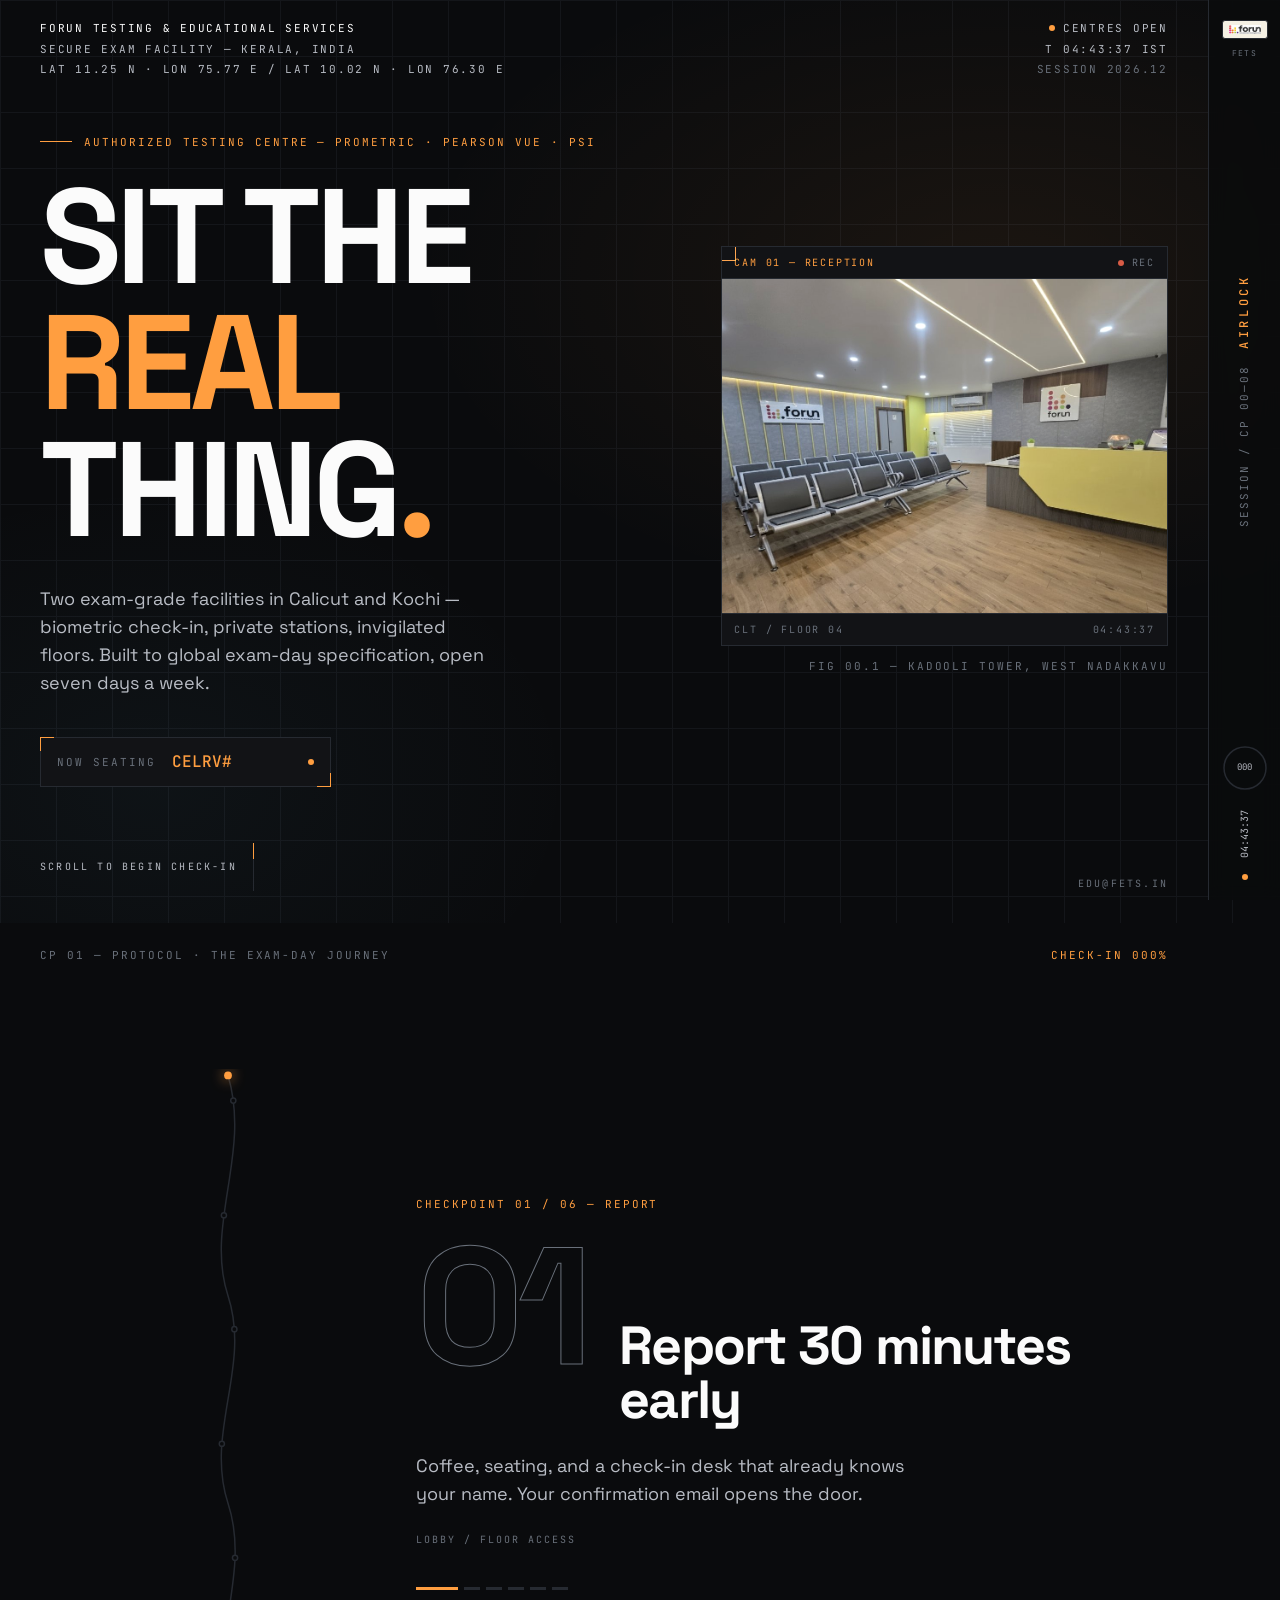
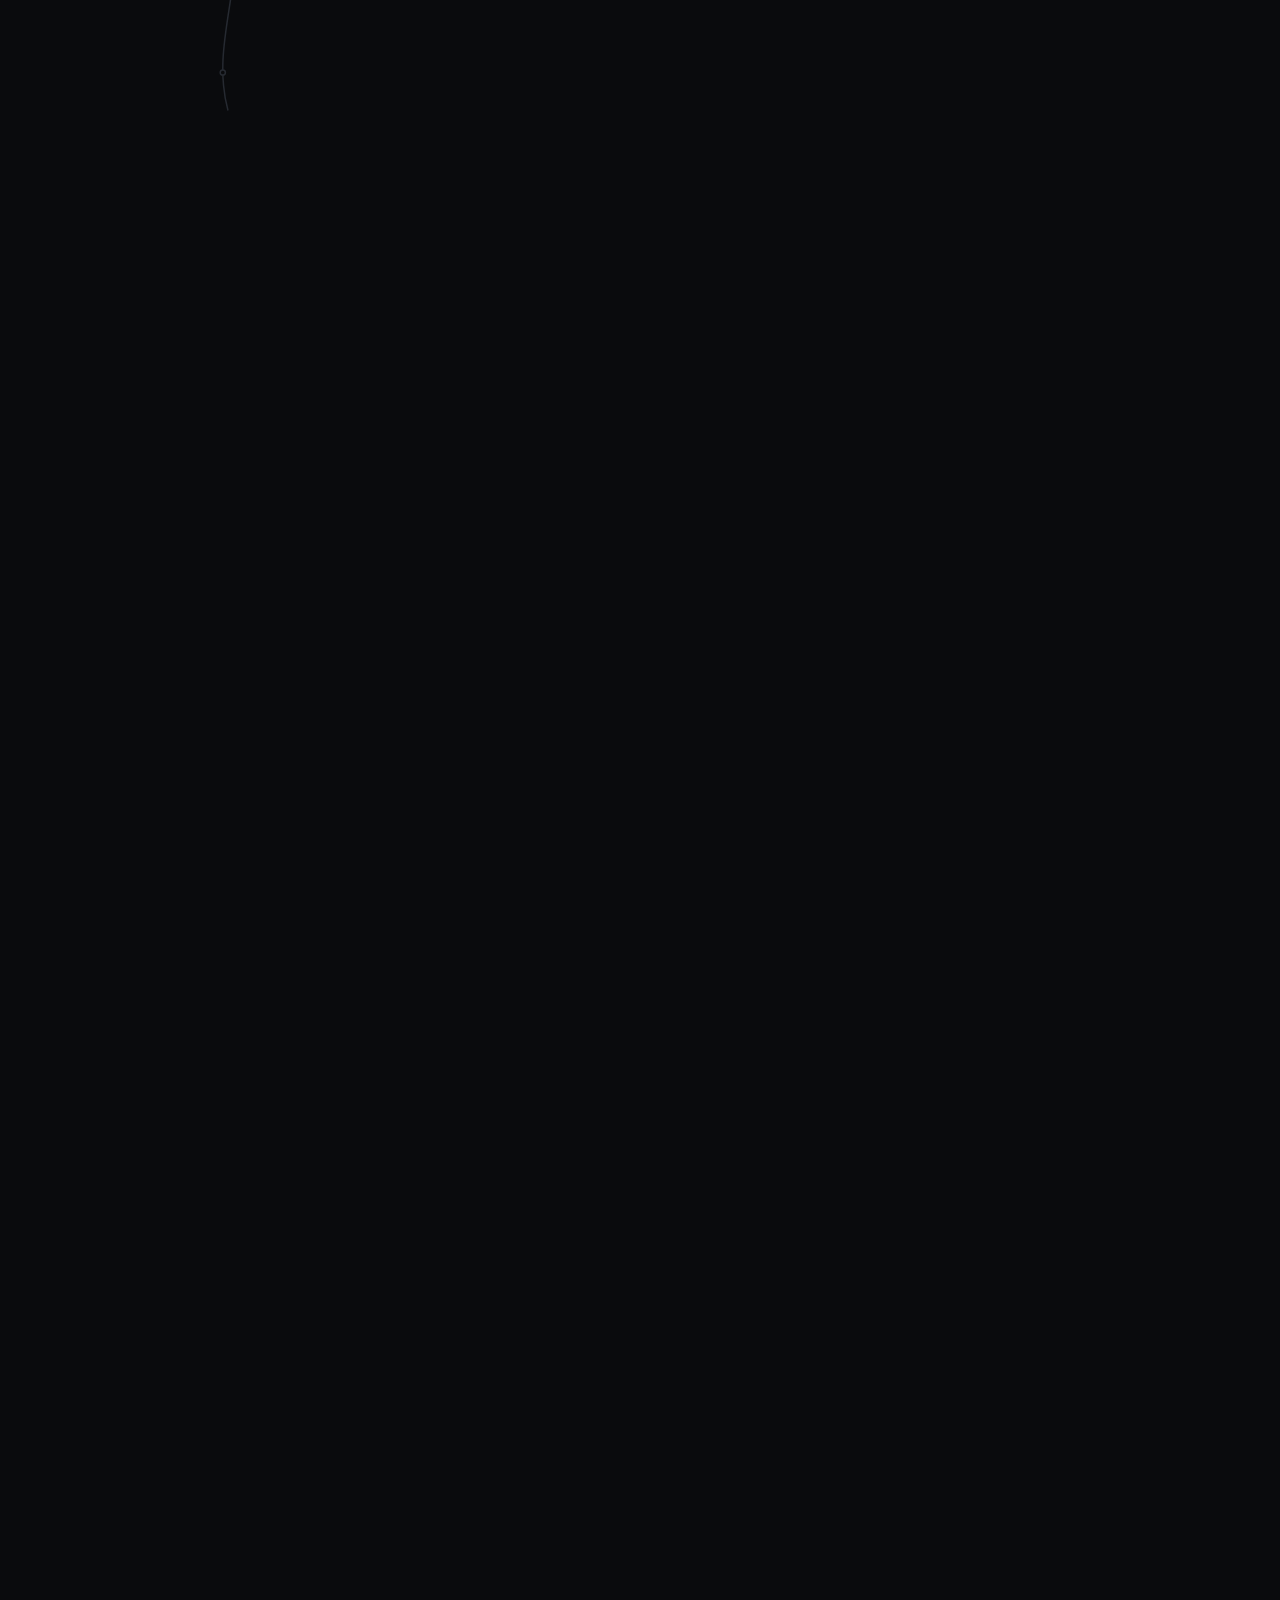
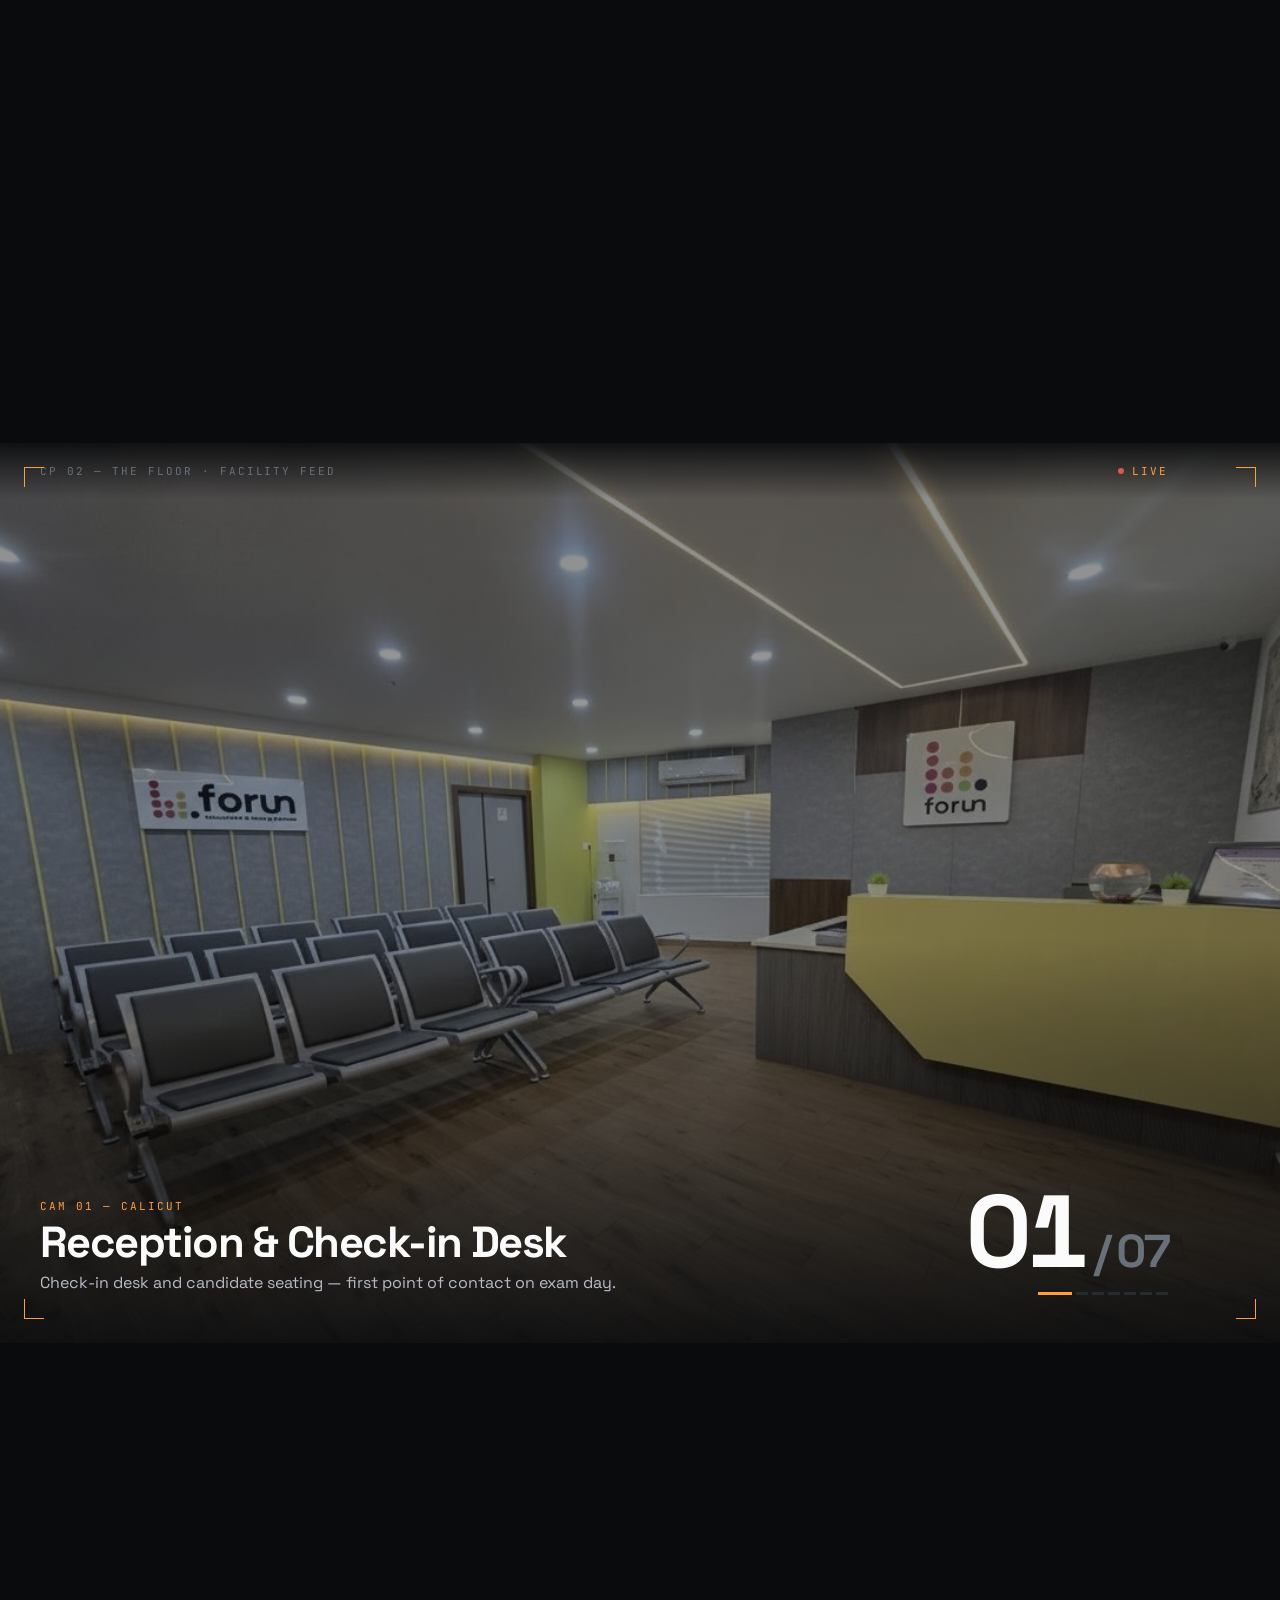
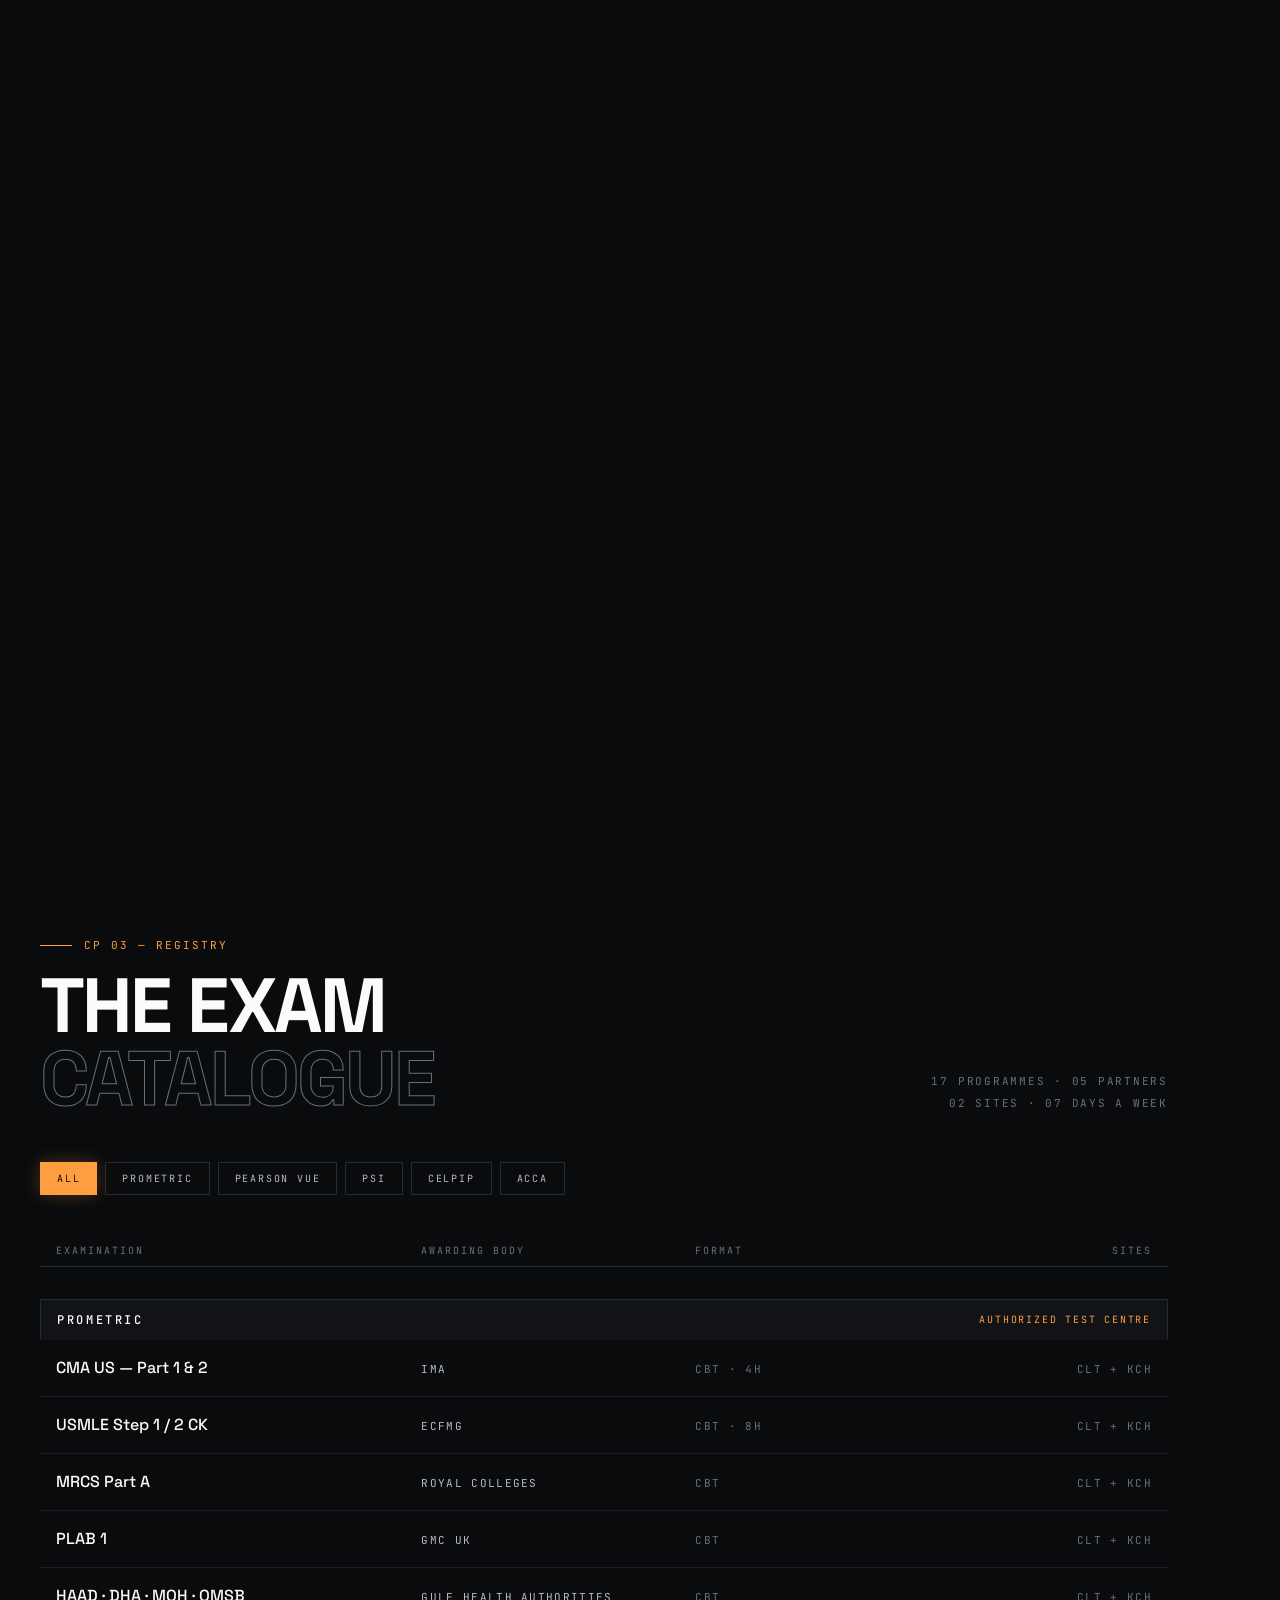
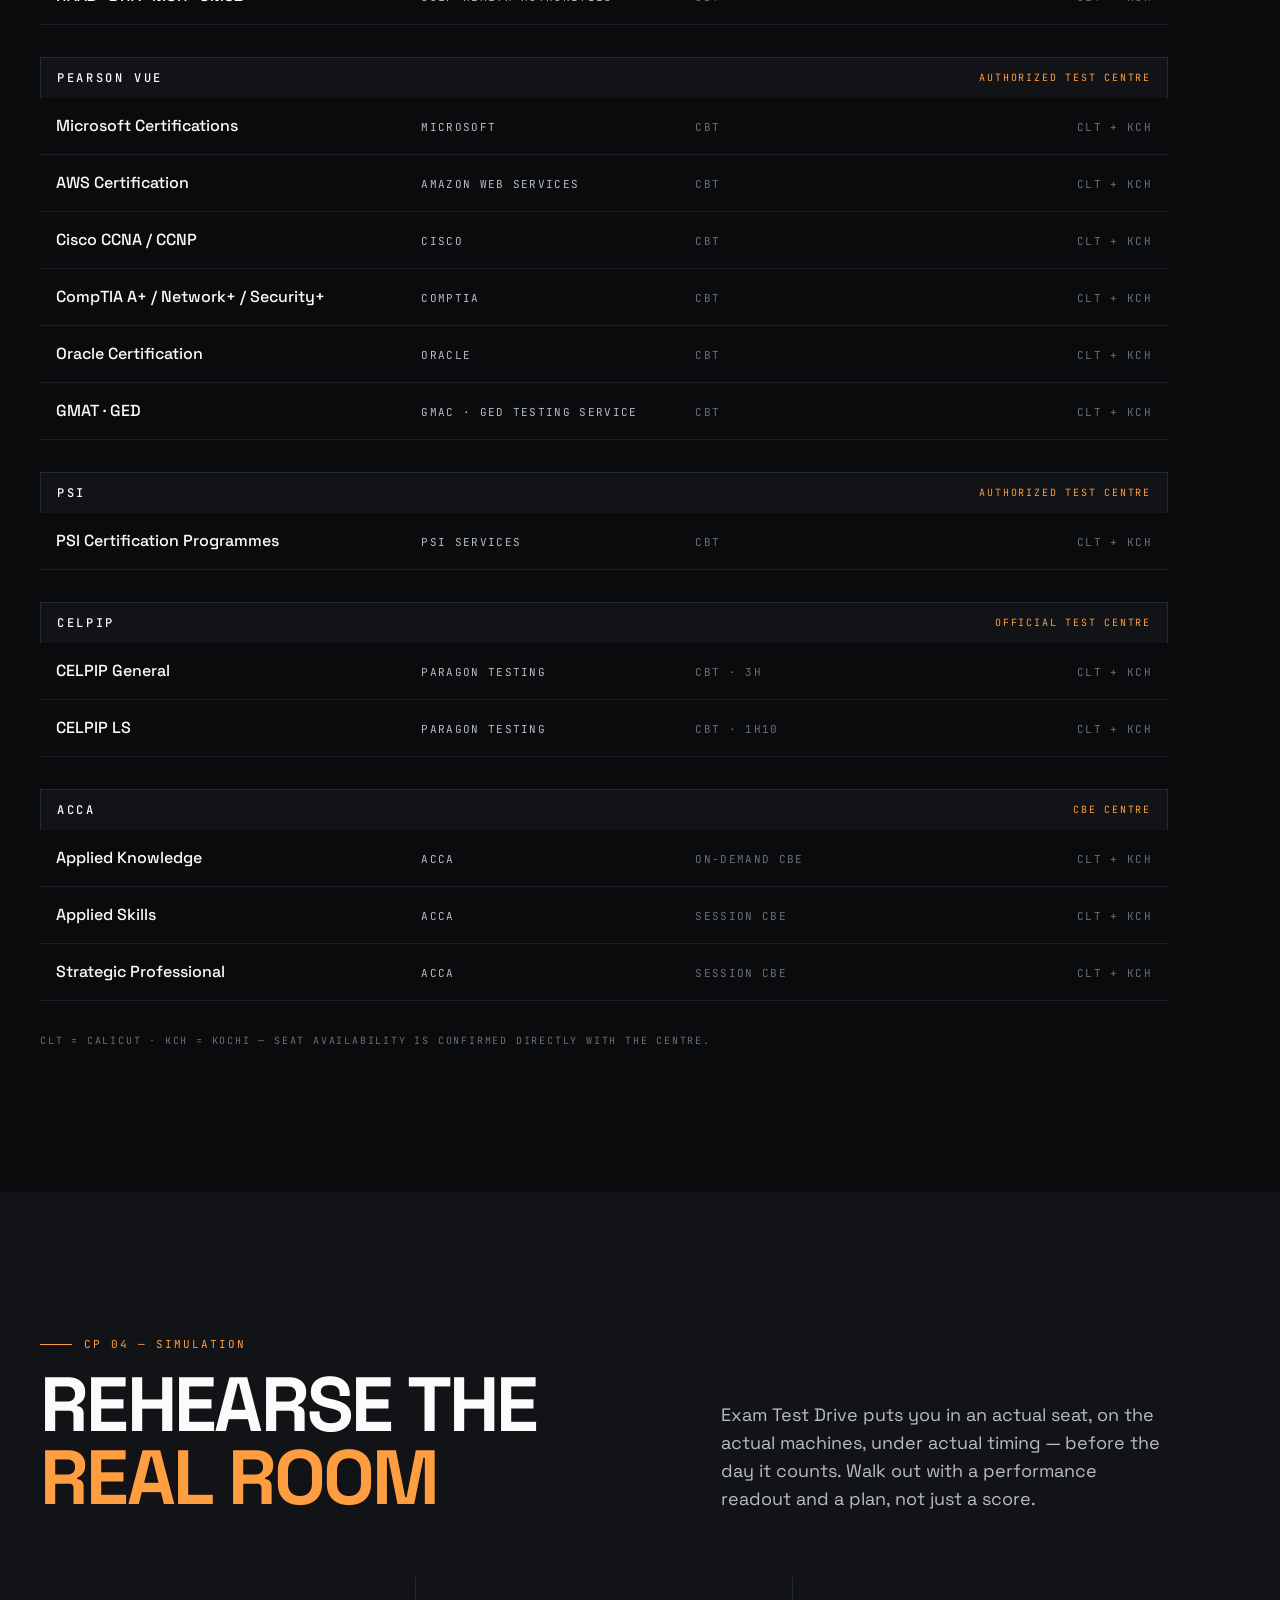
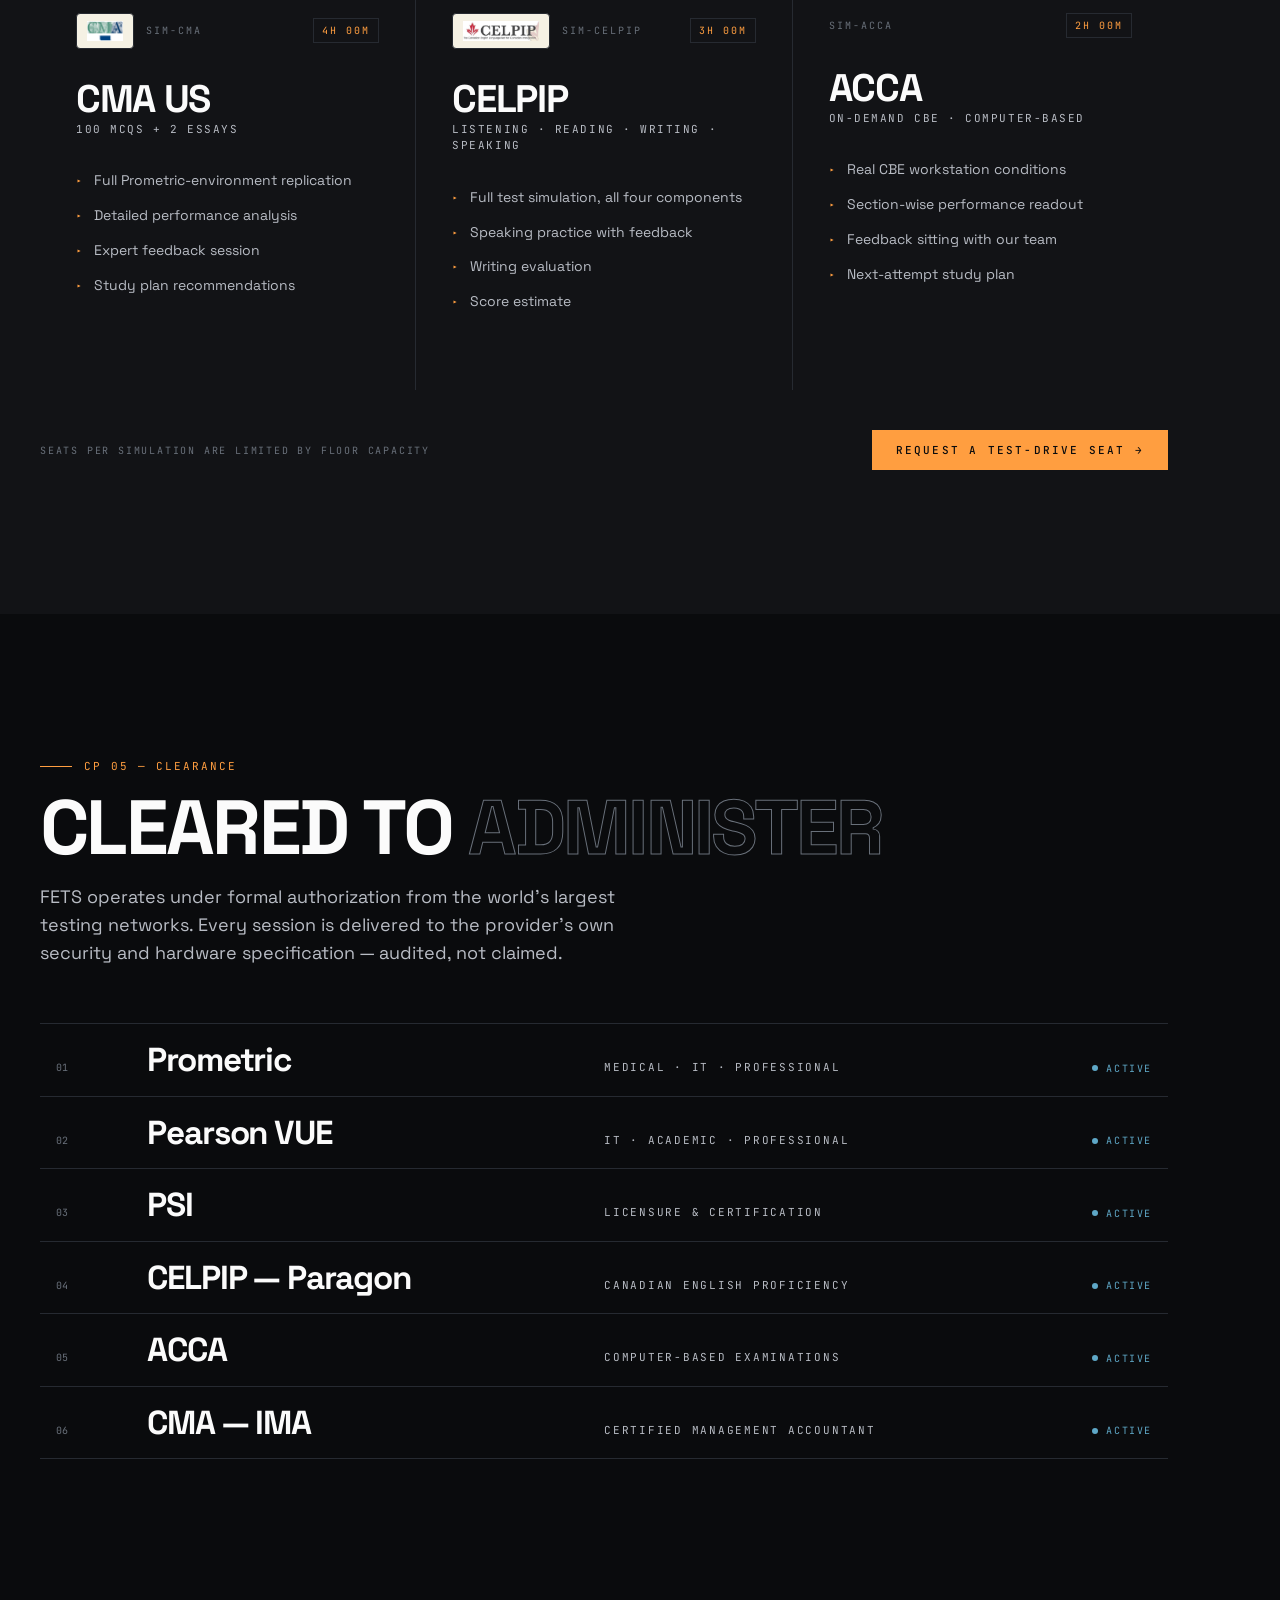
==== index.html @ e0d45b11 "fets.in v4.0 — static site (Prometric/Pearson VUE/PSI testing centre, Calicut & Kochi) React + Vite " ====
<!doctype html>
<html lang="en">
  <head>
    <meta charset="UTF-8" />
    <link rel="icon" type="image/svg+xml" href="/favicon.svg" />
    <meta name="viewport" content="width=device-width, initial-scale=1.0" />
    <meta name="description" content="FETS — Forun Testing & Educational Services. Authorized Prometric, Pearson VUE and PSI testing centre. Two secure exam facilities in Calicut and Kochi, Kerala." />
    <title>FETS — Forun Testing & Educational Services</title>
    <link rel="preconnect" href="https://fonts.googleapis.com" />
    <link rel="preconnect" href="https://fonts.gstatic.com" crossorigin />
    <link
      href="https://fonts.googleapis.com/css2?family=Space+Grotesk:wght@300;400;500;600;700&family=JetBrains+Mono:ital,wght@0,300;0,400;0,500;0,700;1,400&display=swap"
      rel="stylesheet"
    />
    <script type="module" crossorigin src="./assets/index-B2ZHycK3.js"></script>
    <link rel="stylesheet" crossorigin href="./assets/index-CnSBM5YV.css">
  </head>
  <body>
    <div id="root"></div>
  </body>
</html>
---- assets/index-CnSBM5YV.css ----
*,:before,:after{--tw-border-spacing-x: 0;--tw-border-spacing-y: 0;--tw-translate-x: 0;--tw-translate-y: 0;--tw-rotate: 0;--tw-skew-x: 0;--tw-skew-y: 0;--tw-scale-x: 1;--tw-scale-y: 1;--tw-pan-x: ;--tw-pan-y: ;--tw-pinch-zoom: ;--tw-scroll-snap-strictness: proximity;--tw-gradient-from-position: ;--tw-gradient-via-position: ;--tw-gradient-to-position: ;--tw-ordinal: ;--tw-slashed-zero: ;--tw-numeric-figure: ;--tw-numeric-spacing: ;--tw-numeric-fraction: ;--tw-ring-inset: ;--tw-ring-offset-width: 0px;--tw-ring-offset-color: #fff;--tw-ring-color: rgb(59 130 246 / .5);--tw-ring-offset-shadow: 0 0 #0000;--tw-ring-shadow: 0 0 #0000;--tw-shadow: 0 0 #0000;--tw-shadow-colored: 0 0 #0000;--tw-blur: ;--tw-brightness: ;--tw-contrast: ;--tw-grayscale: ;--tw-hue-rotate: ;--tw-invert: ;--tw-saturate: ;--tw-sepia: ;--tw-drop-shadow: ;--tw-backdrop-blur: ;--tw-backdrop-brightness: ;--tw-backdrop-contrast: ;--tw-backdrop-grayscale: ;--tw-backdrop-hue-rotate: ;--tw-backdrop-invert: ;--tw-backdrop-opacity: ;--tw-backdrop-saturate: ;--tw-backdrop-sepia: ;--tw-contain-size: ;--tw-contain-layout: ;--tw-contain-paint: ;--tw-contain-style: }::backdrop{--tw-border-spacing-x: 0;--tw-border-spacing-y: 0;--tw-translate-x: 0;--tw-translate-y: 0;--tw-rotate: 0;--tw-skew-x: 0;--tw-skew-y: 0;--tw-scale-x: 1;--tw-scale-y: 1;--tw-pan-x: ;--tw-pan-y: ;--tw-pinch-zoom: ;--tw-scroll-snap-strictness: proximity;--tw-gradient-from-position: ;--tw-gradient-via-position: ;--tw-gradient-to-position: ;--tw-ordinal: ;--tw-slashed-zero: ;--tw-numeric-figure: ;--tw-numeric-spacing: ;--tw-numeric-fraction: ;--tw-ring-inset: ;--tw-ring-offset-width: 0px;--tw-ring-offset-color: #fff;--tw-ring-color: rgb(59 130 246 / .5);--tw-ring-offset-shadow: 0 0 #0000;--tw-ring-shadow: 0 0 #0000;--tw-shadow: 0 0 #0000;--tw-shadow-colored: 0 0 #0000;--tw-blur: ;--tw-brightness: ;--tw-contrast: ;--tw-grayscale: ;--tw-hue-rotate: ;--tw-invert: ;--tw-saturate: ;--tw-sepia: ;--tw-drop-shadow: ;--tw-backdrop-blur: ;--tw-backdrop-brightness: ;--tw-backdrop-contrast: ;--tw-backdrop-grayscale: ;--tw-backdrop-hue-rotate: ;--tw-backdrop-invert: ;--tw-backdrop-opacity: ;--tw-backdrop-saturate: ;--tw-backdrop-sepia: ;--tw-contain-size: ;--tw-contain-layout: ;--tw-contain-paint: ;--tw-contain-style: }*,:before,:after{box-sizing:border-box;border-width:0;border-style:solid;border-color:#e5e7eb}:before,:after{--tw-content: ""}html,:host{line-height:1.5;-webkit-text-size-adjust:100%;-moz-tab-size:4;-o-tab-size:4;tab-size:4;font-family:ui-sans-serif,system-ui,sans-serif,"Apple Color Emoji","Segoe UI Emoji",Segoe UI Symbol,"Noto Color Emoji";font-feature-settings:normal;font-variation-settings:normal;-webkit-tap-highlight-color:transparent}body{margin:0;line-height:inherit}hr{height:0;color:inherit;border-top-width:1px}abbr:where([title]){-webkit-text-decoration:underline dotted;text-decoration:underline dotted}h1,h2,h3,h4,h5,h6{font-size:inherit;font-weight:inherit}a{color:inherit;text-decoration:inherit}b,strong{font-weight:bolder}code,kbd,samp,pre{font-family:ui-monospace,SFMono-Regular,Menlo,Monaco,Consolas,Liberation Mono,Courier New,monospace;font-feature-settings:normal;font-variation-settings:normal;font-size:1em}small{font-size:80%}sub,sup{font-size:75%;line-height:0;position:relative;vertical-align:baseline}sub{bottom:-.25em}sup{top:-.5em}table{text-indent:0;border-color:inherit;border-collapse:collapse}button,input,optgroup,select,textarea{font-family:inherit;font-feature-settings:inherit;font-variation-settings:inherit;font-size:100%;font-weight:inherit;line-height:inherit;letter-spacing:inherit;color:inherit;margin:0;padding:0}button,select{text-transform:none}button,input:where([type=button]),input:where([type=reset]),input:where([type=submit]){-webkit-appearance:button;background-color:transparent;background-image:none}:-moz-focusring{outline:auto}:-moz-ui-invalid{box-shadow:none}progress{vertical-align:baseline}::-webkit-inner-spin-button,::-webkit-outer-spin-button{height:auto}[type=search]{-webkit-appearance:textfield;outline-offset:-2px}::-webkit-search-decoration{-webkit-appearance:none}::-webkit-file-upload-button{-webkit-appearance:button;font:inherit}summary{display:list-item}blockquote,dl,dd,h1,h2,h3,h4,h5,h6,hr,figure,p,pre{margin:0}fieldset{margin:0;padding:0}legend{padding:0}ol,ul,menu{list-style:none;margin:0;padding:0}dialog{padding:0}textarea{resize:vertical}input::-moz-placeholder,textarea::-moz-placeholder{opacity:1;color:#9ca3af}input::placeholder,textarea::placeholder{opacity:1;color:#9ca3af}button,[role=button]{cursor:pointer}:disabled{cursor:default}img,svg,video,canvas,audio,iframe,embed,object{display:block;vertical-align:middle}img,video{max-width:100%;height:auto}[hidden]:where(:not([hidden=until-found])){display:none}*{border-color:var(--line)}html{scroll-behavior:smooth}body{background:var(--bg);color:var(--ink);font-family:Space Grotesk,system-ui,sans-serif;-webkit-font-smoothing:antialiased;overflow-x:hidden}::-moz-selection{background:var(--signal);color:#0a0b0d}::selection{background:var(--signal);color:#0a0b0d}::-webkit-scrollbar{width:10px}::-webkit-scrollbar-track{background:var(--bg)}::-webkit-scrollbar-thumb{background:var(--line);border:3px solid var(--bg);border-radius:6px}::-webkit-scrollbar-thumb:hover{background:var(--signal)}.sr-only{position:absolute;width:1px;height:1px;padding:0;margin:-1px;overflow:hidden;clip:rect(0,0,0,0);white-space:nowrap;border-width:0}.pointer-events-none{pointer-events:none}.visible{visibility:visible}.invisible{visibility:hidden}.fixed{position:fixed}.absolute{position:absolute}.relative{position:relative}.sticky{position:sticky}.inset-0{inset:0}.inset-4{inset:1rem}.inset-x-0{left:0;right:0}.inset-y-0{top:0;bottom:0}.-bottom-12{bottom:-3rem}.-left-12{left:-3rem}.-right-12{right:-3rem}.-top-12{top:-3rem}.bottom-0{bottom:0}.left-0{left:0}.left-1\/2{left:50%}.left-2{left:.5rem}.left-\[50\%\]{left:50%}.right-0{right:0}.right-1{right:.25rem}.right-2{right:.5rem}.right-3{right:.75rem}.right-4{right:1rem}.top-0{top:0}.top-1\.5{top:.375rem}.top-1\/2{top:50%}.top-3\.5{top:.875rem}.top-4{top:1rem}.top-\[1px\]{top:1px}.top-\[50\%\]{top:50%}.top-\[60\%\]{top:60%}.top-full{top:100%}.isolate{isolation:isolate}.z-10{z-index:10}.z-20{z-index:20}.z-50{z-index:50}.z-\[100\]{z-index:100}.z-\[1\]{z-index:1}.order-first{order:-9999}.order-last{order:9999}.col-span-10{grid-column:span 10 / span 10}.col-span-2{grid-column:span 2 / span 2}.col-span-3{grid-column:span 3 / span 3}.col-span-4{grid-column:span 4 / span 4}.col-span-8{grid-column:span 8 / span 8}.col-span-9{grid-column:span 9 / span 9}.col-start-2{grid-column-start:2}.col-start-3{grid-column-start:3}.row-span-2{grid-row:span 2 / span 2}.row-start-1{grid-row-start:1}.\!m-0{margin:0!important}.-mx-1{margin-left:-.25rem;margin-right:-.25rem}.-my-2{margin-top:-.5rem;margin-bottom:-.5rem}.mx-2{margin-left:.5rem;margin-right:.5rem}.mx-3\.5{margin-left:.875rem;margin-right:.875rem}.mx-4{margin-left:1rem;margin-right:1rem}.mx-auto{margin-left:auto;margin-right:auto}.my-0{margin-top:0;margin-bottom:0}.my-0\.5{margin-top:.125rem;margin-bottom:.125rem}.my-1{margin-top:.25rem;margin-bottom:.25rem}.-ml-4{margin-left:-1rem}.-mt-4{margin-top:-1rem}.mb-1{margin-bottom:.25rem}.mb-10{margin-bottom:2.5rem}.mb-12{margin-bottom:3rem}.mb-14{margin-bottom:3.5rem}.mb-16{margin-bottom:4rem}.mb-2{margin-bottom:.5rem}.mb-20{margin-bottom:5rem}.mb-3{margin-bottom:.75rem}.mb-4{margin-bottom:1rem}.mb-6{margin-bottom:1.5rem}.mb-8{margin-bottom:2rem}.ml-1{margin-left:.25rem}.ml-4{margin-left:1rem}.ml-auto{margin-left:auto}.mt-1\.5{margin-top:.375rem}.mt-10{margin-top:2.5rem}.mt-16{margin-top:4rem}.mt-2{margin-top:.5rem}.mt-24{margin-top:6rem}.mt-3{margin-top:.75rem}.mt-4{margin-top:1rem}.mt-5{margin-top:1.25rem}.mt-6{margin-top:1.5rem}.mt-8{margin-top:2rem}.mt-\[5px\]{margin-top:5px}.mt-auto{margin-top:auto}.line-clamp-1{overflow:hidden;display:-webkit-box;-webkit-box-orient:vertical;-webkit-line-clamp:1}.line-clamp-2{overflow:hidden;display:-webkit-box;-webkit-box-orient:vertical;-webkit-line-clamp:2}.block{display:block}.inline-block{display:inline-block}.flex{display:flex}.inline-flex{display:inline-flex}.table{display:table}.table-caption{display:table-caption}.table-cell{display:table-cell}.table-row{display:table-row}.grid{display:grid}.hidden{display:none}.aspect-square{aspect-ratio:1 / 1}.aspect-video{aspect-ratio:16 / 9}.size-10{width:2.5rem;height:2.5rem}.size-2{width:.5rem;height:.5rem}.size-2\.5{width:.625rem;height:.625rem}.size-3{width:.75rem;height:.75rem}.size-3\.5{width:.875rem;height:.875rem}.size-4{width:1rem;height:1rem}.size-6{width:1.5rem;height:1.5rem}.size-7{width:1.75rem;height:1.75rem}.size-8{width:2rem;height:2rem}.size-9{width:2.25rem;height:2.25rem}.size-auto{width:auto;height:auto}.size-full{width:100%;height:100%}.h-1\.5{height:.375rem}.h-10{height:2.5rem}.h-12{height:3rem}.h-2{height:.5rem}.h-2\.5{height:.625rem}.h-4{height:1rem}.h-5{height:1.25rem}.h-6{height:1.5rem}.h-7{height:1.75rem}.h-8{height:2rem}.h-9{height:2.25rem}.h-\[1\.15rem\]{height:1.15rem}.h-\[3px\]{height:3px}.h-\[72vh\]{height:72vh}.h-\[calc\(100\%-1px\)\]{height:calc(100% - 1px)}.h-\[var\(--radix-navigation-menu-viewport-height\)\]{height:var(--radix-navigation-menu-viewport-height)}.h-\[var\(--radix-select-trigger-height\)\]{height:var(--radix-select-trigger-height)}.h-auto{height:auto}.h-full{height:100%}.h-px{height:1px}.h-screen{height:100vh}.h-svh{height:100svh}.max-h-5{max-height:1.25rem}.max-h-\[300px\]{max-height:300px}.min-h-0{min-height:0px}.min-h-16{min-height:4rem}.min-h-4{min-height:1rem}.min-h-screen{min-height:100vh}.min-h-svh{min-height:100svh}.w-0{width:0px}.w-1{width:.25rem}.w-1\.5{width:.375rem}.w-2{width:.5rem}.w-2\.5{width:.625rem}.w-3{width:.75rem}.w-3\/4{width:75%}.w-4{width:1rem}.w-5{width:1.25rem}.w-64{width:16rem}.w-72{width:18rem}.w-8{width:2rem}.w-9{width:2.25rem}.w-\[100px\]{width:100px}.w-\[2px\]{width:2px}.w-auto{width:auto}.w-fit{width:-moz-fit-content;width:fit-content}.w-full{width:100%}.w-max{width:-moz-max-content;width:max-content}.w-px{width:1px}.min-w-0{min-width:0px}.min-w-10{min-width:2.5rem}.min-w-5{min-width:1.25rem}.min-w-8{min-width:2rem}.min-w-9{min-width:2.25rem}.min-w-\[12rem\]{min-width:12rem}.min-w-\[8rem\]{min-width:8rem}.min-w-\[var\(--radix-select-trigger-width\)\]{min-width:var(--radix-select-trigger-width)}.max-w-\[140px\]{max-width:140px}.max-w-\[14ch\]{max-width:14ch}.max-w-\[76px\]{max-width:76px}.max-w-\[calc\(100\%-2rem\)\]{max-width:calc(100% - 2rem)}.max-w-lg{max-width:32rem}.max-w-max{max-width:-moz-max-content;max-width:max-content}.max-w-md{max-width:28rem}.max-w-sm{max-width:24rem}.max-w-xl{max-width:36rem}.max-w-xs{max-width:20rem}.flex-1{flex:1 1 0%}.shrink-0{flex-shrink:0}.grow{flex-grow:1}.grow-0{flex-grow:0}.basis-full{flex-basis:100%}.caption-bottom{caption-side:bottom}.border-collapse{border-collapse:collapse}.origin-left{transform-origin:left}.-translate-x-1\/2{--tw-translate-x: -50%;transform:translate(var(--tw-translate-x),var(--tw-translate-y)) rotate(var(--tw-rotate)) skew(var(--tw-skew-x)) skewY(var(--tw-skew-y)) scaleX(var(--tw-scale-x)) scaleY(var(--tw-scale-y))}.-translate-x-px{--tw-translate-x: -1px;transform:translate(var(--tw-translate-x),var(--tw-translate-y)) rotate(var(--tw-rotate)) skew(var(--tw-skew-x)) skewY(var(--tw-skew-y)) scaleX(var(--tw-scale-x)) scaleY(var(--tw-scale-y))}.-translate-y-1\/2{--tw-translate-y: -50%;transform:translate(var(--tw-translate-x),var(--tw-translate-y)) rotate(var(--tw-rotate)) skew(var(--tw-skew-x)) skewY(var(--tw-skew-y)) scaleX(var(--tw-scale-x)) scaleY(var(--tw-scale-y))}.translate-x-\[-50\%\]{--tw-translate-x: -50%;transform:translate(var(--tw-translate-x),var(--tw-translate-y)) rotate(var(--tw-rotate)) skew(var(--tw-skew-x)) skewY(var(--tw-skew-y)) scaleX(var(--tw-scale-x)) scaleY(var(--tw-scale-y))}.translate-x-px{--tw-translate-x: 1px;transform:translate(var(--tw-translate-x),var(--tw-translate-y)) rotate(var(--tw-rotate)) skew(var(--tw-skew-x)) skewY(var(--tw-skew-y)) scaleX(var(--tw-scale-x)) scaleY(var(--tw-scale-y))}.translate-y-0\.5{--tw-translate-y: .125rem;transform:translate(var(--tw-translate-x),var(--tw-translate-y)) rotate(var(--tw-rotate)) skew(var(--tw-skew-x)) skewY(var(--tw-skew-y)) scaleX(var(--tw-scale-x)) scaleY(var(--tw-scale-y))}.translate-y-\[-50\%\]{--tw-translate-y: -50%;transform:translate(var(--tw-translate-x),var(--tw-translate-y)) rotate(var(--tw-rotate)) skew(var(--tw-skew-x)) skewY(var(--tw-skew-y)) scaleX(var(--tw-scale-x)) scaleY(var(--tw-scale-y))}.translate-y-\[calc\(-50\%_-_2px\)\]{--tw-translate-y: calc(-50% - 2px) ;transform:translate(var(--tw-translate-x),var(--tw-translate-y)) rotate(var(--tw-rotate)) skew(var(--tw-skew-x)) skewY(var(--tw-skew-y)) scaleX(var(--tw-scale-x)) scaleY(var(--tw-scale-y))}.-rotate-90{--tw-rotate: -90deg;transform:translate(var(--tw-translate-x),var(--tw-translate-y)) rotate(var(--tw-rotate)) skew(var(--tw-skew-x)) skewY(var(--tw-skew-y)) scaleX(var(--tw-scale-x)) scaleY(var(--tw-scale-y))}.rotate-45{--tw-rotate: 45deg;transform:translate(var(--tw-translate-x),var(--tw-translate-y)) rotate(var(--tw-rotate)) skew(var(--tw-skew-x)) skewY(var(--tw-skew-y)) scaleX(var(--tw-scale-x)) scaleY(var(--tw-scale-y))}.rotate-90{--tw-rotate: 90deg;transform:translate(var(--tw-translate-x),var(--tw-translate-y)) rotate(var(--tw-rotate)) skew(var(--tw-skew-x)) skewY(var(--tw-skew-y)) scaleX(var(--tw-scale-x)) scaleY(var(--tw-scale-y))}.scale-x-0{--tw-scale-x: 0;transform:translate(var(--tw-translate-x),var(--tw-translate-y)) rotate(var(--tw-rotate)) skew(var(--tw-skew-x)) skewY(var(--tw-skew-y)) scaleX(var(--tw-scale-x)) scaleY(var(--tw-scale-y))}.transform{transform:translate(var(--tw-translate-x),var(--tw-translate-y)) rotate(var(--tw-rotate)) skew(var(--tw-skew-x)) skewY(var(--tw-skew-y)) scaleX(var(--tw-scale-x)) scaleY(var(--tw-scale-y))}@keyframes caret-blink{0%,70%,to{opacity:1}20%,50%{opacity:0}}.animate-caret-blink{animation:caret-blink 1.25s ease-out infinite}@keyframes pulse{50%{opacity:.5}}.animate-pulse{animation:pulse 2s cubic-bezier(.4,0,.6,1) infinite}@keyframes spin{to{transform:rotate(360deg)}}.animate-spin{animation:spin 1s linear infinite}.cursor-default{cursor:default}.cursor-text{cursor:text}.touch-none{touch-action:none}.select-none{-webkit-user-select:none;-moz-user-select:none;user-select:none}.resize-none{resize:none}.resize{resize:both}.scroll-my-1{scroll-margin-top:.25rem;scroll-margin-bottom:.25rem}.scroll-py-1{scroll-padding-top:.25rem;scroll-padding-bottom:.25rem}.list-disc{list-style-type:disc}.list-none{list-style-type:none}.auto-rows-min{grid-auto-rows:min-content}.grid-cols-12{grid-template-columns:repeat(12,minmax(0,1fr))}.grid-cols-2{grid-template-columns:repeat(2,minmax(0,1fr))}.grid-cols-\[0_1fr\]{grid-template-columns:0 1fr}.grid-rows-\[auto_auto\]{grid-template-rows:auto auto}.flex-row{flex-direction:row}.flex-col{flex-direction:column}.flex-col-reverse{flex-direction:column-reverse}.flex-wrap{flex-wrap:wrap}.place-content-center{place-content:center}.items-start{align-items:flex-start}.items-end{align-items:flex-end}.items-center{align-items:center}.items-baseline{align-items:baseline}.items-stretch{align-items:stretch}.justify-start{justify-content:flex-start}.justify-end{justify-content:flex-end}.justify-center{justify-content:center}.justify-between{justify-content:space-between}.justify-items-start{justify-items:start}.gap-0\.5{gap:.125rem}.gap-1{gap:.25rem}.gap-1\.5{gap:.375rem}.gap-10{gap:2.5rem}.gap-12{gap:3rem}.gap-2{gap:.5rem}.gap-2\.5{gap:.625rem}.gap-3{gap:.75rem}.gap-4{gap:1rem}.gap-5{gap:1.25rem}.gap-6{gap:1.5rem}.gap-7{gap:1.75rem}.gap-8{gap:2rem}.gap-\[--spacing\(var\(--gap\)\)\]{gap:var(--spacing(var(--gap)))}.gap-px{gap:1px}.gap-x-6{-moz-column-gap:1.5rem;column-gap:1.5rem}.gap-y-0\.5{row-gap:.125rem}.gap-y-1{row-gap:.25rem}.space-y-1>:not([hidden])~:not([hidden]){--tw-space-y-reverse: 0;margin-top:calc(.25rem * calc(1 - var(--tw-space-y-reverse)));margin-bottom:calc(.25rem * var(--tw-space-y-reverse))}.space-y-1\.5>:not([hidden])~:not([hidden]){--tw-space-y-reverse: 0;margin-top:calc(.375rem * calc(1 - var(--tw-space-y-reverse)));margin-bottom:calc(.375rem * var(--tw-space-y-reverse))}.space-y-2>:not([hidden])~:not([hidden]){--tw-space-y-reverse: 0;margin-top:calc(.5rem * calc(1 - var(--tw-space-y-reverse)));margin-bottom:calc(.5rem * var(--tw-space-y-reverse))}.space-y-3>:not([hidden])~:not([hidden]){--tw-space-y-reverse: 0;margin-top:calc(.75rem * calc(1 - var(--tw-space-y-reverse)));margin-bottom:calc(.75rem * var(--tw-space-y-reverse))}.space-y-5>:not([hidden])~:not([hidden]){--tw-space-y-reverse: 0;margin-top:calc(1.25rem * calc(1 - var(--tw-space-y-reverse)));margin-bottom:calc(1.25rem * var(--tw-space-y-reverse))}.self-start{align-self:flex-start}.self-stretch{align-self:stretch}.justify-self-end{justify-self:end}.overflow-auto{overflow:auto}.overflow-hidden{overflow:hidden}.overflow-x-auto{overflow-x:auto}.overflow-y-auto{overflow-y:auto}.overflow-x-hidden{overflow-x:hidden}.whitespace-nowrap{white-space:nowrap}.text-balance{text-wrap:balance}.break-words{overflow-wrap:break-word}.rounded-\[2px\]{border-radius:2px}.rounded-\[3px\]{border-radius:3px}.rounded-\[4px\]{border-radius:4px}.rounded-\[calc\(var\(--radius\)-5px\)\]{border-radius:calc(var(--radius) - 5px)}.rounded-\[inherit\]{border-radius:inherit}.rounded-full{border-radius:9999px}.rounded-lg{border-radius:var(--radius)}.rounded-md{border-radius:calc(var(--radius) - 2px)}.rounded-none{border-radius:0}.rounded-sm{border-radius:calc(var(--radius) - 4px)}.rounded-xl{border-radius:calc(var(--radius) + 4px)}.rounded-xs{border-radius:calc(var(--radius) - 6px)}.rounded-l-md{border-top-left-radius:calc(var(--radius) - 2px);border-bottom-left-radius:calc(var(--radius) - 2px)}.rounded-r-md{border-top-right-radius:calc(var(--radius) - 2px);border-bottom-right-radius:calc(var(--radius) - 2px)}.rounded-tl-sm{border-top-left-radius:calc(var(--radius) - 4px)}.border{border-width:1px}.border-0{border-width:0px}.border-\[1\.5px\]{border-width:1.5px}.border-y{border-top-width:1px;border-bottom-width:1px}.border-b{border-bottom-width:1px}.border-l{border-left-width:1px}.border-r{border-right-width:1px}.border-t{border-top-width:1px}.border-dashed{border-style:dashed}.border-border{border-color:hsl(var(--border))}.border-border\/50{border-color:hsl(var(--border) / .5)}.border-input{border-color:hsl(var(--input))}.border-primary{border-color:hsl(var(--primary))}.border-sidebar-border{border-color:hsl(var(--sidebar-border))}.border-transparent{border-color:transparent}.border-l-transparent{border-left-color:transparent}.border-t-transparent{border-top-color:transparent}.bg-accent{background-color:hsl(var(--accent))}.bg-background{background-color:hsl(var(--background))}.bg-black\/50{background-color:#00000080}.bg-border{background-color:hsl(var(--border))}.bg-card{background-color:hsl(var(--card))}.bg-destructive{--tw-bg-opacity: 1;background-color:hsl(var(--destructive) / var(--tw-bg-opacity, 1))}.bg-foreground{background-color:hsl(var(--foreground))}.bg-input{background-color:hsl(var(--input))}.bg-muted{background-color:hsl(var(--muted))}.bg-muted\/50{background-color:hsl(var(--muted) / .5)}.bg-popover{background-color:hsl(var(--popover))}.bg-primary{background-color:hsl(var(--primary))}.bg-primary\/20{background-color:hsl(var(--primary) / .2)}.bg-secondary{background-color:hsl(var(--secondary))}.bg-sidebar{background-color:hsl(var(--sidebar-background))}.bg-sidebar-border{background-color:hsl(var(--sidebar-border))}.bg-transparent{background-color:transparent}.bg-white{--tw-bg-opacity: 1;background-color:rgb(255 255 255 / var(--tw-bg-opacity, 1))}.fill-current{fill:currentColor}.fill-foreground{fill:hsl(var(--foreground))}.fill-primary{fill:hsl(var(--primary))}.object-contain{-o-object-fit:contain;object-fit:contain}.object-cover{-o-object-fit:cover;object-fit:cover}.p-0{padding:0}.p-1{padding:.25rem}.p-2{padding:.5rem}.p-3{padding:.75rem}.p-4{padding:1rem}.p-6{padding:1.5rem}.p-7{padding:1.75rem}.p-\[3px\]{padding:3px}.p-px{padding:1px}.px-1{padding-left:.25rem;padding-right:.25rem}.px-1\.5{padding-left:.375rem;padding-right:.375rem}.px-2{padding-left:.5rem;padding-right:.5rem}.px-2\.5{padding-left:.625rem;padding-right:.625rem}.px-3{padding-left:.75rem;padding-right:.75rem}.px-4{padding-left:1rem;padding-right:1rem}.px-5{padding-left:1.25rem;padding-right:1.25rem}.px-6{padding-left:1.5rem;padding-right:1.5rem}.py-0\.5{padding-top:.125rem;padding-bottom:.125rem}.py-1{padding-top:.25rem;padding-bottom:.25rem}.py-1\.5{padding-top:.375rem;padding-bottom:.375rem}.py-14{padding-top:3.5rem;padding-bottom:3.5rem}.py-2{padding-top:.5rem;padding-bottom:.5rem}.py-28{padding-top:7rem;padding-bottom:7rem}.py-3{padding-top:.75rem;padding-bottom:.75rem}.py-4{padding-top:1rem;padding-bottom:1rem}.py-5{padding-top:1.25rem;padding-bottom:1.25rem}.py-6{padding-top:1.5rem;padding-bottom:1.5rem}.pb-16{padding-bottom:4rem}.pb-24{padding-bottom:6rem}.pb-28{padding-bottom:7rem}.pb-3{padding-bottom:.75rem}.pb-4{padding-bottom:1rem}.pb-7{padding-bottom:1.75rem}.pl-12{padding-left:3rem}.pl-2{padding-left:.5rem}.pl-3{padding-left:.75rem}.pl-4{padding-left:1rem}.pl-8{padding-left:2rem}.pr-1{padding-right:.25rem}.pr-2{padding-right:.5rem}.pr-2\.5{padding-right:.625rem}.pr-3{padding-right:.75rem}.pr-4{padding-right:1rem}.pr-8{padding-right:2rem}.pt-0{padding-top:0}.pt-28{padding-top:7rem}.pt-3{padding-top:.75rem}.pt-4{padding-top:1rem}.pt-5{padding-top:1.25rem}.pt-6{padding-top:1.5rem}.text-left{text-align:left}.text-center{text-align:center}.text-right{text-align:right}.align-middle{vertical-align:middle}.font-mono{font-family:ui-monospace,SFMono-Regular,Menlo,Monaco,Consolas,Liberation Mono,Courier New,monospace}.font-sans{font-family:ui-sans-serif,system-ui,sans-serif,"Apple Color Emoji","Segoe UI Emoji",Segoe UI Symbol,"Noto Color Emoji"}.text-\[0\.8rem\]{font-size:.8rem}.text-\[10px\]{font-size:10px}.text-\[11px\]{font-size:11px}.text-\[9px\]{font-size:9px}.text-base{font-size:1rem;line-height:1.5rem}.text-lg{font-size:1.125rem;line-height:1.75rem}.text-sm{font-size:.875rem;line-height:1.25rem}.text-sm\/relaxed{font-size:.875rem;line-height:1.625}.text-xs{font-size:.75rem;line-height:1rem}.font-bold{font-weight:700}.font-medium{font-weight:500}.font-normal{font-weight:400}.font-semibold{font-weight:600}.uppercase{text-transform:uppercase}.tabular-nums{--tw-numeric-spacing: tabular-nums;font-variant-numeric:var(--tw-ordinal) var(--tw-slashed-zero) var(--tw-numeric-figure) var(--tw-numeric-spacing) var(--tw-numeric-fraction)}.leading-loose{line-height:2}.leading-none{line-height:1}.leading-normal{line-height:1.5}.leading-relaxed{line-height:1.625}.leading-snug{line-height:1.375}.tracking-\[0\.12em\]{letter-spacing:.12em}.tracking-\[0\.14em\]{letter-spacing:.14em}.tracking-\[0\.16em\]{letter-spacing:.16em}.tracking-\[0\.18em\]{letter-spacing:.18em}.tracking-\[0\.22em\]{letter-spacing:.22em}.tracking-\[0\.24em\]{letter-spacing:.24em}.tracking-\[0\.2em\]{letter-spacing:.2em}.tracking-\[0\.3em\]{letter-spacing:.3em}.tracking-tight{letter-spacing:-.025em}.tracking-widest{letter-spacing:.1em}.text-accent-foreground{color:hsl(var(--accent-foreground))}.text-background{color:hsl(var(--background))}.text-card-foreground{color:hsl(var(--card-foreground))}.text-current{color:currentColor}.text-destructive{--tw-text-opacity: 1;color:hsl(var(--destructive) / var(--tw-text-opacity, 1))}.text-foreground{color:hsl(var(--foreground))}.text-muted-foreground{color:hsl(var(--muted-foreground))}.text-popover-foreground{color:hsl(var(--popover-foreground))}.text-primary{color:hsl(var(--primary))}.text-primary-foreground{color:hsl(var(--primary-foreground))}.text-secondary-foreground{color:hsl(var(--secondary-foreground))}.text-sidebar-foreground{color:hsl(var(--sidebar-foreground))}.text-sidebar-foreground\/70{color:hsl(var(--sidebar-foreground) / .7)}.text-white{--tw-text-opacity: 1;color:rgb(255 255 255 / var(--tw-text-opacity, 1))}.no-underline{text-decoration-line:none}.underline-offset-4{text-underline-offset:4px}.opacity-0{opacity:0}.opacity-40{opacity:.4}.opacity-50{opacity:.5}.opacity-60{opacity:.6}.opacity-70{opacity:.7}.shadow{--tw-shadow: 0 1px 3px 0 rgb(0 0 0 / .1), 0 1px 2px -1px rgb(0 0 0 / .1);--tw-shadow-colored: 0 1px 3px 0 var(--tw-shadow-color), 0 1px 2px -1px var(--tw-shadow-color);box-shadow:var(--tw-ring-offset-shadow, 0 0 #0000),var(--tw-ring-shadow, 0 0 #0000),var(--tw-shadow)}.shadow-\[0_0_0_1px_hsl\(var\(--sidebar-border\)\)\]{--tw-shadow: 0 0 0 1px hsl(var(--sidebar-border));--tw-shadow-colored: 0 0 0 1px var(--tw-shadow-color);box-shadow:var(--tw-ring-offset-shadow, 0 0 #0000),var(--tw-ring-shadow, 0 0 #0000),var(--tw-shadow)}.shadow-lg{--tw-shadow: 0 10px 15px -3px rgb(0 0 0 / .1), 0 4px 6px -4px rgb(0 0 0 / .1);--tw-shadow-colored: 0 10px 15px -3px var(--tw-shadow-color), 0 4px 6px -4px var(--tw-shadow-color);box-shadow:var(--tw-ring-offset-shadow, 0 0 #0000),var(--tw-ring-shadow, 0 0 #0000),var(--tw-shadow)}.shadow-md{--tw-shadow: 0 4px 6px -1px rgb(0 0 0 / .1), 0 2px 4px -2px rgb(0 0 0 / .1);--tw-shadow-colored: 0 4px 6px -1px var(--tw-shadow-color), 0 2px 4px -2px var(--tw-shadow-color);box-shadow:var(--tw-ring-offset-shadow, 0 0 #0000),var(--tw-ring-shadow, 0 0 #0000),var(--tw-shadow)}.shadow-none{--tw-shadow: 0 0 #0000;--tw-shadow-colored: 0 0 #0000;box-shadow:var(--tw-ring-offset-shadow, 0 0 #0000),var(--tw-ring-shadow, 0 0 #0000),var(--tw-shadow)}.shadow-sm{--tw-shadow: 0 1px 2px 0 rgb(0 0 0 / .05);--tw-shadow-colored: 0 1px 2px 0 var(--tw-shadow-color);box-shadow:var(--tw-ring-offset-shadow, 0 0 #0000),var(--tw-ring-shadow, 0 0 #0000),var(--tw-shadow)}.shadow-xl{--tw-shadow: 0 20px 25px -5px rgb(0 0 0 / .1), 0 8px 10px -6px rgb(0 0 0 / .1);--tw-shadow-colored: 0 20px 25px -5px var(--tw-shadow-color), 0 8px 10px -6px var(--tw-shadow-color);box-shadow:var(--tw-ring-offset-shadow, 0 0 #0000),var(--tw-ring-shadow, 0 0 #0000),var(--tw-shadow)}.shadow-xs{--tw-shadow: 0 1px 2px 0 rgb(0 0 0 / .05);--tw-shadow-colored: 0 1px 2px 0 var(--tw-shadow-color);box-shadow:var(--tw-ring-offset-shadow, 0 0 #0000),var(--tw-ring-shadow, 0 0 #0000),var(--tw-shadow)}.outline-none{outline:2px solid transparent;outline-offset:2px}.outline{outline-style:solid}.ring-0{--tw-ring-offset-shadow: var(--tw-ring-inset) 0 0 0 var(--tw-ring-offset-width) var(--tw-ring-offset-color);--tw-ring-shadow: var(--tw-ring-inset) 0 0 0 calc(0px + var(--tw-ring-offset-width)) var(--tw-ring-color);box-shadow:var(--tw-ring-offset-shadow),var(--tw-ring-shadow),var(--tw-shadow, 0 0 #0000)}.ring-ring\/50{--tw-ring-color: hsl(var(--ring) / .5)}.ring-sidebar-ring{--tw-ring-color: hsl(var(--sidebar-ring))}.ring-offset-background{--tw-ring-offset-color: hsl(var(--background))}.blur{--tw-blur: blur(8px);filter:var(--tw-blur) var(--tw-brightness) var(--tw-contrast) var(--tw-grayscale) var(--tw-hue-rotate) var(--tw-invert) var(--tw-saturate) var(--tw-sepia) var(--tw-drop-shadow)}.drop-shadow{--tw-drop-shadow: drop-shadow(0 1px 2px rgb(0 0 0 / .1)) drop-shadow(0 1px 1px rgb(0 0 0 / .06));filter:var(--tw-blur) var(--tw-brightness) var(--tw-contrast) var(--tw-grayscale) var(--tw-hue-rotate) var(--tw-invert) var(--tw-saturate) var(--tw-sepia) var(--tw-drop-shadow)}.filter{filter:var(--tw-blur) var(--tw-brightness) var(--tw-contrast) var(--tw-grayscale) var(--tw-hue-rotate) var(--tw-invert) var(--tw-saturate) var(--tw-sepia) var(--tw-drop-shadow)}.transition{transition-property:color,background-color,border-color,text-decoration-color,fill,stroke,opacity,box-shadow,transform,filter,backdrop-filter;transition-timing-function:cubic-bezier(.4,0,.2,1);transition-duration:.15s}.transition-\[color\,box-shadow\]{transition-property:color,box-shadow;transition-timing-function:cubic-bezier(.4,0,.2,1);transition-duration:.15s}.transition-\[left\,right\,width\]{transition-property:left,right,width;transition-timing-function:cubic-bezier(.4,0,.2,1);transition-duration:.15s}.transition-\[margin\,opacity\]{transition-property:margin,opacity;transition-timing-function:cubic-bezier(.4,0,.2,1);transition-duration:.15s}.transition-\[width\,height\,padding\]{transition-property:width,height,padding;transition-timing-function:cubic-bezier(.4,0,.2,1);transition-duration:.15s}.transition-\[width\]{transition-property:width;transition-timing-function:cubic-bezier(.4,0,.2,1);transition-duration:.15s}.transition-all{transition-property:all;transition-timing-function:cubic-bezier(.4,0,.2,1);transition-duration:.15s}.transition-colors{transition-property:color,background-color,border-color,text-decoration-color,fill,stroke;transition-timing-function:cubic-bezier(.4,0,.2,1);transition-duration:.15s}.transition-none{transition-property:none}.transition-opacity{transition-property:opacity;transition-timing-function:cubic-bezier(.4,0,.2,1);transition-duration:.15s}.transition-shadow{transition-property:box-shadow;transition-timing-function:cubic-bezier(.4,0,.2,1);transition-duration:.15s}.transition-transform{transition-property:transform;transition-timing-function:cubic-bezier(.4,0,.2,1);transition-duration:.15s}.duration-100{transition-duration:.1s}.duration-1000{transition-duration:1s}.duration-200{transition-duration:.2s}.duration-300{transition-duration:.3s}.duration-500{transition-duration:.5s}.duration-700{transition-duration:.7s}.ease-in-out{transition-timing-function:cubic-bezier(.4,0,.2,1)}.ease-linear{transition-timing-function:linear}@keyframes enter{0%{opacity:var(--tw-enter-opacity, 1);transform:translate3d(var(--tw-enter-translate-x, 0),var(--tw-enter-translate-y, 0),0) scale3d(var(--tw-enter-scale, 1),var(--tw-enter-scale, 1),var(--tw-enter-scale, 1)) rotate(var(--tw-enter-rotate, 0))}}@keyframes exit{to{opacity:var(--tw-exit-opacity, 1);transform:translate3d(var(--tw-exit-translate-x, 0),var(--tw-exit-translate-y, 0),0) scale3d(var(--tw-exit-scale, 1),var(--tw-exit-scale, 1),var(--tw-exit-scale, 1)) rotate(var(--tw-exit-rotate, 0))}}.animate-in{animation-name:enter;animation-duration:.15s;--tw-enter-opacity: initial;--tw-enter-scale: initial;--tw-enter-rotate: initial;--tw-enter-translate-x: initial;--tw-enter-translate-y: initial}.fade-in-0{--tw-enter-opacity: 0}.zoom-in-95{--tw-enter-scale: .95}.duration-100{animation-duration:.1s}.duration-1000{animation-duration:1s}.duration-200{animation-duration:.2s}.duration-300{animation-duration:.3s}.duration-500{animation-duration:.5s}.duration-700{animation-duration:.7s}.ease-in-out{animation-timing-function:cubic-bezier(.4,0,.2,1)}.ease-linear{animation-timing-function:linear}.mono{font-family:JetBrains Mono,ui-monospace,monospace}.micro{font-family:JetBrains Mono,ui-monospace,monospace;font-size:.6875rem;letter-spacing:.18em;text-transform:uppercase}.display{font-family:Space Grotesk,sans-serif;letter-spacing:-.035em;line-height:.94}.outline-text{color:transparent;-webkit-text-stroke:1px var(--faint)}.\[--cell-size\:--spacing\(8\)\]{--cell-size: var(--spacing(8))}:root{--bg: #0a0b0d;--panel: #121316;--panel-2: #17181c;--line: #262a31;--line-soft: #1b1e24;--signal: #ff9e40;--signal-dim: rgba(255, 158, 64, .14);--pass: #5fa8c7;--ink: #fbfbfb;--mute: #b8bcc4;--faint: #69707a;--ease-reveal: cubic-bezier(.22, 1, .36, 1);--rail-w: 72px}.pad-rail{padding-right:1.25rem!important}@media(min-width:768px){.pad-rail{padding-right:calc(var(--rail-w) + 2.5rem)!important}}.grid-bg{background-image:linear-gradient(var(--line-soft) 1px,transparent 1px),linear-gradient(90deg,var(--line-soft) 1px,transparent 1px);background-size:56px 56px;animation:gridpan 38s linear infinite}@keyframes gridpan{0%{background-position:0 0}to{background-position:56px 56px}}.scan-frame{position:relative;overflow:hidden}.scan-frame:after{content:"";position:absolute;inset:0;pointer-events:none;background:linear-gradient(to bottom,transparent 0%,transparent 46%,rgba(255,158,64,.06) 50%,transparent 54%,transparent 100%);background-size:100% 300%;animation:scan 7s linear infinite;mix-blend-mode:screen}@keyframes scan{0%{background-position:0 -150%}to{background-position:0 250%}}.dot-pulse{animation:dotpulse 2.2s ease-in-out infinite}@keyframes dotpulse{0%,to{opacity:1;box-shadow:0 0 #ff9e4080}50%{opacity:.55;box-shadow:0 0 0 5px #ff9e4000}}.reveal{opacity:0;transform:translateY(34px);transition:opacity .9s var(--ease-reveal),transform .9s var(--ease-reveal)}.reveal.in{opacity:1;transform:translateY(0)}.breathe{animation:breathe 3.4s ease-in-out infinite}@keyframes breathe{0%,to{box-shadow:0 0 #ff9e4047}50%{box-shadow:0 0 26px 4px #ff9e4038}}.brackets{position:relative}.brackets:before,.brackets:after{content:"";position:absolute;width:14px;height:14px;border:1px solid var(--signal);pointer-events:none}.brackets:before{top:-1px;left:-1px;border-right:none;border-bottom:none}.brackets:after{bottom:-1px;right:-1px;border-left:none;border-top:none}.rule-term{display:flex;align-items:center;gap:12px}.rule-term:before,.rule-term:after{content:"";height:1px;background:var(--line);flex:1}@media(prefers-reduced-motion:reduce){.grid-bg,.scan-frame:after,.dot-pulse,.breathe{animation:none!important}.reveal{opacity:1;transform:none;transition:none}html{scroll-behavior:auto}}.selection\:bg-primary *::-moz-selection{background-color:hsl(var(--primary))}.selection\:bg-primary *::selection{background-color:hsl(var(--primary))}.selection\:text-primary-foreground *::-moz-selection{color:hsl(var(--primary-foreground))}.selection\:text-primary-foreground *::selection{color:hsl(var(--primary-foreground))}.selection\:bg-primary::-moz-selection{background-color:hsl(var(--primary))}.selection\:bg-primary::selection{background-color:hsl(var(--primary))}.selection\:text-primary-foreground::-moz-selection{color:hsl(var(--primary-foreground))}.selection\:text-primary-foreground::selection{color:hsl(var(--primary-foreground))}.file\:inline-flex::file-selector-button{display:inline-flex}.file\:h-7::file-selector-button{height:1.75rem}.file\:border-0::file-selector-button{border-width:0px}.file\:bg-transparent::file-selector-button{background-color:transparent}.file\:text-sm::file-selector-button{font-size:.875rem;line-height:1.25rem}.file\:font-medium::file-selector-button{font-weight:500}.file\:text-foreground::file-selector-button{color:hsl(var(--foreground))}.placeholder\:text-muted-foreground::-moz-placeholder{color:hsl(var(--muted-foreground))}.placeholder\:text-muted-foreground::placeholder{color:hsl(var(--muted-foreground))}.after\:absolute:after{content:var(--tw-content);position:absolute}.after\:-inset-2:after{content:var(--tw-content);inset:-.5rem}.after\:inset-y-0:after{content:var(--tw-content);top:0;bottom:0}.after\:left-1\/2:after{content:var(--tw-content);left:50%}.after\:w-1:after{content:var(--tw-content);width:.25rem}.after\:w-\[2px\]:after{content:var(--tw-content);width:2px}.after\:-translate-x-1\/2:after{content:var(--tw-content);--tw-translate-x: -50%;transform:translate(var(--tw-translate-x),var(--tw-translate-y)) rotate(var(--tw-rotate)) skew(var(--tw-skew-x)) skewY(var(--tw-skew-y)) scaleX(var(--tw-scale-x)) scaleY(var(--tw-scale-y))}.first\:rounded-l-md:first-child{border-top-left-radius:calc(var(--radius) - 2px);border-bottom-left-radius:calc(var(--radius) - 2px)}.first\:border-l:first-child{border-left-width:1px}.last\:mt-0:last-child{margin-top:0}.last\:rounded-r-md:last-child{border-top-right-radius:calc(var(--radius) - 2px);border-bottom-right-radius:calc(var(--radius) - 2px)}.last\:border-b-0:last-child{border-bottom-width:0px}.hover\:bg-accent:hover{background-color:hsl(var(--accent))}.hover\:bg-destructive\/90:hover{background-color:hsl(var(--destructive) / .9)}.hover\:bg-muted:hover{background-color:hsl(var(--muted))}.hover\:bg-muted\/50:hover{background-color:hsl(var(--muted) / .5)}.hover\:bg-primary\/90:hover{background-color:hsl(var(--primary) / .9)}.hover\:bg-secondary\/80:hover{background-color:hsl(var(--secondary) / .8)}.hover\:bg-sidebar-accent:hover{background-color:hsl(var(--sidebar-accent))}.hover\:text-accent-foreground:hover{color:hsl(var(--accent-foreground))}.hover\:text-foreground:hover{color:hsl(var(--foreground))}.hover\:text-muted-foreground:hover{color:hsl(var(--muted-foreground))}.hover\:text-sidebar-accent-foreground:hover{color:hsl(var(--sidebar-accent-foreground))}.hover\:underline:hover{text-decoration-line:underline}.hover\:opacity-100:hover{opacity:1}.hover\:shadow-\[0_0_0_1px_hsl\(var\(--sidebar-accent\)\)\]:hover{--tw-shadow: 0 0 0 1px hsl(var(--sidebar-accent));--tw-shadow-colored: 0 0 0 1px var(--tw-shadow-color);box-shadow:var(--tw-ring-offset-shadow, 0 0 #0000),var(--tw-ring-shadow, 0 0 #0000),var(--tw-shadow)}.hover\:ring-4:hover{--tw-ring-offset-shadow: var(--tw-ring-inset) 0 0 0 var(--tw-ring-offset-width) var(--tw-ring-offset-color);--tw-ring-shadow: var(--tw-ring-inset) 0 0 0 calc(4px + var(--tw-ring-offset-width)) var(--tw-ring-color);box-shadow:var(--tw-ring-offset-shadow),var(--tw-ring-shadow),var(--tw-shadow, 0 0 #0000)}.hover\:after\:bg-sidebar-border:hover:after{content:var(--tw-content);background-color:hsl(var(--sidebar-border))}.focus\:z-10:focus{z-index:10}.focus\:bg-accent:focus{background-color:hsl(var(--accent))}.focus\:text-accent-foreground:focus{color:hsl(var(--accent-foreground))}.focus\:ring-2:focus{--tw-ring-offset-shadow: var(--tw-ring-inset) 0 0 0 var(--tw-ring-offset-width) var(--tw-ring-offset-color);--tw-ring-shadow: var(--tw-ring-inset) 0 0 0 calc(2px + var(--tw-ring-offset-width)) var(--tw-ring-color);box-shadow:var(--tw-ring-offset-shadow),var(--tw-ring-shadow),var(--tw-shadow, 0 0 #0000)}.focus\:ring-ring:focus{--tw-ring-color: hsl(var(--ring))}.focus\:ring-offset-2:focus{--tw-ring-offset-width: 2px}.focus-visible\:z-10:focus-visible{z-index:10}.focus-visible\:border-ring:focus-visible{border-color:hsl(var(--ring))}.focus-visible\:outline-1:focus-visible{outline-width:1px}.focus-visible\:outline-ring:focus-visible{outline-color:hsl(var(--ring))}.focus-visible\:ring-0:focus-visible{--tw-ring-offset-shadow: var(--tw-ring-inset) 0 0 0 var(--tw-ring-offset-width) var(--tw-ring-offset-color);--tw-ring-shadow: var(--tw-ring-inset) 0 0 0 calc(0px + var(--tw-ring-offset-width)) var(--tw-ring-color);box-shadow:var(--tw-ring-offset-shadow),var(--tw-ring-shadow),var(--tw-shadow, 0 0 #0000)}.focus-visible\:ring-1:focus-visible{--tw-ring-offset-shadow: var(--tw-ring-inset) 0 0 0 var(--tw-ring-offset-width) var(--tw-ring-offset-color);--tw-ring-shadow: var(--tw-ring-inset) 0 0 0 calc(1px + var(--tw-ring-offset-width)) var(--tw-ring-color);box-shadow:var(--tw-ring-offset-shadow),var(--tw-ring-shadow),var(--tw-shadow, 0 0 #0000)}.focus-visible\:ring-2:focus-visible{--tw-ring-offset-shadow: var(--tw-ring-inset) 0 0 0 var(--tw-ring-offset-width) var(--tw-ring-offset-color);--tw-ring-shadow: var(--tw-ring-inset) 0 0 0 calc(2px + var(--tw-ring-offset-width)) var(--tw-ring-color);box-shadow:var(--tw-ring-offset-shadow),var(--tw-ring-shadow),var(--tw-shadow, 0 0 #0000)}.focus-visible\:ring-4:focus-visible{--tw-ring-offset-shadow: var(--tw-ring-inset) 0 0 0 var(--tw-ring-offset-width) var(--tw-ring-offset-color);--tw-ring-shadow: var(--tw-ring-inset) 0 0 0 calc(4px + var(--tw-ring-offset-width)) var(--tw-ring-color);box-shadow:var(--tw-ring-offset-shadow),var(--tw-ring-shadow),var(--tw-shadow, 0 0 #0000)}.focus-visible\:ring-\[3px\]:focus-visible{--tw-ring-offset-shadow: var(--tw-ring-inset) 0 0 0 var(--tw-ring-offset-width) var(--tw-ring-offset-color);--tw-ring-shadow: var(--tw-ring-inset) 0 0 0 calc(3px + var(--tw-ring-offset-width)) var(--tw-ring-color);box-shadow:var(--tw-ring-offset-shadow),var(--tw-ring-shadow),var(--tw-shadow, 0 0 #0000)}.focus-visible\:ring-destructive\/20:focus-visible{--tw-ring-color: hsl(var(--destructive) / .2)}.focus-visible\:ring-ring:focus-visible{--tw-ring-color: hsl(var(--ring))}.focus-visible\:ring-ring\/50:focus-visible{--tw-ring-color: hsl(var(--ring) / .5)}.focus-visible\:ring-offset-1:focus-visible{--tw-ring-offset-width: 1px}.active\:bg-sidebar-accent:active{background-color:hsl(var(--sidebar-accent))}.active\:text-sidebar-accent-foreground:active{color:hsl(var(--sidebar-accent-foreground))}.disabled\:pointer-events-none:disabled{pointer-events:none}.disabled\:cursor-not-allowed:disabled{cursor:not-allowed}.disabled\:opacity-50:disabled{opacity:.5}.group\/menu-item:focus-within .group-focus-within\/menu-item\:opacity-100{opacity:1}.group:hover .group-hover\:translate-x-2{--tw-translate-x: .5rem;transform:translate(var(--tw-translate-x),var(--tw-translate-y)) rotate(var(--tw-rotate)) skew(var(--tw-skew-x)) skewY(var(--tw-skew-y)) scaleX(var(--tw-scale-x)) scaleY(var(--tw-scale-y))}.group:hover .group-hover\:scale-x-100{--tw-scale-x: 1;transform:translate(var(--tw-translate-x),var(--tw-translate-y)) rotate(var(--tw-rotate)) skew(var(--tw-skew-x)) skewY(var(--tw-skew-y)) scaleX(var(--tw-scale-x)) scaleY(var(--tw-scale-y))}.group:hover .group-hover\:text-\[color\:var\(--signal\)\]{color:var(--signal)}.group\/menu-item:hover .group-hover\/menu-item\:opacity-100,.group:hover .group-hover\:opacity-100{opacity:1}.peer\/menu-button:hover~.peer-hover\/menu-button\:text-sidebar-accent-foreground{color:hsl(var(--sidebar-accent-foreground))}.peer:disabled~.peer-disabled\:cursor-not-allowed{cursor:not-allowed}.peer:disabled~.peer-disabled\:opacity-50{opacity:.5}.has-\[\>button\]\:ml-\[-0\.45rem\]:has(>button){margin-left:-.45rem}.has-\[\>button\]\:mr-\[-0\.45rem\]:has(>button){margin-right:-.45rem}.has-\[\>kbd\]\:ml-\[-0\.35rem\]:has(>kbd){margin-left:-.35rem}.has-\[\>kbd\]\:mr-\[-0\.35rem\]:has(>kbd){margin-right:-.35rem}.has-\[\>\[data-align\=block-end\]\]\:h-auto:has(>[data-align=block-end]){height:auto}.has-\[\>\[data-align\=block-start\]\]\:h-auto:has(>[data-align=block-start]){height:auto}.has-\[\>textarea\]\:h-auto:has(>textarea){height:auto}.has-\[\>\[data-slot\=field\]\]\:w-full:has(>[data-slot=field]){width:100%}.has-\[\>svg\]\:grid-cols-\[calc\(var\(--spacing\)\*4\)_1fr\]:has(>svg){grid-template-columns:calc(var(--spacing) * 4) 1fr}.has-\[\>\[data-align\=block-end\]\]\:flex-col:has(>[data-align=block-end]){flex-direction:column}.has-\[\>\[data-align\=block-start\]\]\:flex-col:has(>[data-align=block-start]){flex-direction:column}.has-\[\>\[data-slot\=field\]\]\:flex-col:has(>[data-slot=field]){flex-direction:column}.has-\[\>\[data-slot\=field-content\]\]\:items-start:has(>[data-slot=field-content]){align-items:flex-start}.has-\[\>\[data-slot\=button-group\]\]\:gap-2:has(>[data-slot=button-group]){gap:.5rem}.has-\[\>\[data-slot\=checkbox-group\]\]\:gap-3:has(>[data-slot=checkbox-group]){gap:.75rem}.has-\[\>\[data-slot\=radio-group\]\]\:gap-3:has(>[data-slot=radio-group]){gap:.75rem}.has-\[\>svg\]\:gap-x-3:has(>svg){-moz-column-gap:.75rem;column-gap:.75rem}.has-\[\>\[data-slot\=field\]\]\:rounded-md:has(>[data-slot=field]){border-radius:calc(var(--radius) - 2px)}.has-\[\>\[data-slot\=field\]\]\:border:has(>[data-slot=field]){border-width:1px}.has-\[\[data-slot\=input-group-control\]\:focus-visible\]\:border-ring:has([data-slot=input-group-control]:focus-visible){border-color:hsl(var(--ring))}.has-\[\[data-slot\]\[aria-invalid\=true\]\]\:border-destructive:has([data-slot][aria-invalid=true]){--tw-border-opacity: 1;border-color:hsl(var(--destructive) / var(--tw-border-opacity, 1))}.has-\[\>svg\]\:p-0:has(>svg){padding:0}.has-\[\>svg\]\:px-2:has(>svg){padding-left:.5rem;padding-right:.5rem}.has-\[\>svg\]\:px-2\.5:has(>svg){padding-left:.625rem;padding-right:.625rem}.has-\[\>svg\]\:px-3:has(>svg){padding-left:.75rem;padding-right:.75rem}.has-\[\>svg\]\:px-4:has(>svg){padding-left:1rem;padding-right:1rem}.has-\[\[data-slot\=input-group-control\]\:focus-visible\]\:ring-\[3px\]:has([data-slot=input-group-control]:focus-visible){--tw-ring-offset-shadow: var(--tw-ring-inset) 0 0 0 var(--tw-ring-offset-width) var(--tw-ring-offset-color);--tw-ring-shadow: var(--tw-ring-inset) 0 0 0 calc(3px + var(--tw-ring-offset-width)) var(--tw-ring-color);box-shadow:var(--tw-ring-offset-shadow),var(--tw-ring-shadow),var(--tw-shadow, 0 0 #0000)}.has-\[\[data-slot\=input-group-control\]\:focus-visible\]\:ring-ring\/50:has([data-slot=input-group-control]:focus-visible){--tw-ring-color: hsl(var(--ring) / .5)}.has-\[\[data-slot\]\[aria-invalid\=true\]\]\:ring-destructive\/20:has([data-slot][aria-invalid=true]){--tw-ring-color: hsl(var(--destructive) / .2)}.group\/item:has([data-slot=item-description]) .group-has-\[\[data-slot\=item-description\]\]\/item\:translate-y-0\.5{--tw-translate-y: .125rem;transform:translate(var(--tw-translate-x),var(--tw-translate-y)) rotate(var(--tw-rotate)) skew(var(--tw-skew-x)) skewY(var(--tw-skew-y)) scaleX(var(--tw-scale-x)) scaleY(var(--tw-scale-y))}.group\/item:has([data-slot=item-description]) .group-has-\[\[data-slot\=item-description\]\]\/item\:self-start{align-self:flex-start}.group\/field:has([data-orientation=horizontal]) .group-has-\[\[data-orientation\=horizontal\]\]\/field\:text-balance{text-wrap:balance}.group\/input-group:has(>input) .group-has-\[\>input\]\/input-group\:pb-2\.5{padding-bottom:.625rem}.group\/input-group:has(>input) .group-has-\[\>input\]\/input-group\:pt-2\.5{padding-top:.625rem}.aria-disabled\:pointer-events-none[aria-disabled=true]{pointer-events:none}.aria-disabled\:opacity-50[aria-disabled=true]{opacity:.5}.aria-selected\:text-muted-foreground[aria-selected=true]{color:hsl(var(--muted-foreground))}.data-\[disabled\=true\]\:pointer-events-none[data-disabled=true],.data-\[disabled\]\:pointer-events-none[data-disabled]{pointer-events:none}.data-\[vaul-drawer-direction\=bottom\]\:inset-x-0[data-vaul-drawer-direction=bottom]{left:0;right:0}.data-\[vaul-drawer-direction\=left\]\:inset-y-0[data-vaul-drawer-direction=left],.data-\[vaul-drawer-direction\=right\]\:inset-y-0[data-vaul-drawer-direction=right]{top:0;bottom:0}.data-\[vaul-drawer-direction\=top\]\:inset-x-0[data-vaul-drawer-direction=top]{left:0;right:0}.data-\[vaul-drawer-direction\=bottom\]\:bottom-0[data-vaul-drawer-direction=bottom]{bottom:0}.data-\[vaul-drawer-direction\=left\]\:left-0[data-vaul-drawer-direction=left]{left:0}.data-\[vaul-drawer-direction\=right\]\:right-0[data-vaul-drawer-direction=right]{right:0}.data-\[vaul-drawer-direction\=top\]\:top-0[data-vaul-drawer-direction=top]{top:0}.data-\[active\=true\]\:z-10[data-active=true]{z-index:10}.data-\[vaul-drawer-direction\=bottom\]\:mt-24[data-vaul-drawer-direction=bottom]{margin-top:6rem}.data-\[vaul-drawer-direction\=top\]\:mb-24[data-vaul-drawer-direction=top]{margin-bottom:6rem}.data-\[orientation\=horizontal\]\:h-1\.5[data-orientation=horizontal]{height:.375rem}.data-\[orientation\=horizontal\]\:h-full[data-orientation=horizontal]{height:100%}.data-\[orientation\=horizontal\]\:h-px[data-orientation=horizontal]{height:1px}.data-\[orientation\=vertical\]\:h-auto[data-orientation=vertical]{height:auto}.data-\[orientation\=vertical\]\:h-full[data-orientation=vertical]{height:100%}.data-\[panel-group-direction\=vertical\]\:h-px[data-panel-group-direction=vertical]{height:1px}.data-\[size\=default\]\:h-9[data-size=default]{height:2.25rem}.data-\[size\=sm\]\:h-8[data-size=sm]{height:2rem}.data-\[vaul-drawer-direction\=bottom\]\:max-h-\[80vh\][data-vaul-drawer-direction=bottom],.data-\[vaul-drawer-direction\=top\]\:max-h-\[80vh\][data-vaul-drawer-direction=top]{max-height:80vh}.data-\[orientation\=vertical\]\:min-h-44[data-orientation=vertical]{min-height:11rem}.data-\[orientation\=horizontal\]\:w-full[data-orientation=horizontal]{width:100%}.data-\[orientation\=vertical\]\:w-1\.5[data-orientation=vertical]{width:.375rem}.data-\[orientation\=vertical\]\:w-auto[data-orientation=vertical]{width:auto}.data-\[orientation\=vertical\]\:w-full[data-orientation=vertical]{width:100%}.data-\[orientation\=vertical\]\:w-px[data-orientation=vertical]{width:1px}.data-\[panel-group-direction\=vertical\]\:w-full[data-panel-group-direction=vertical]{width:100%}.data-\[vaul-drawer-direction\=left\]\:w-3\/4[data-vaul-drawer-direction=left],.data-\[vaul-drawer-direction\=right\]\:w-3\/4[data-vaul-drawer-direction=right]{width:75%}.data-\[side\=bottom\]\:translate-y-1[data-side=bottom]{--tw-translate-y: .25rem;transform:translate(var(--tw-translate-x),var(--tw-translate-y)) rotate(var(--tw-rotate)) skew(var(--tw-skew-x)) skewY(var(--tw-skew-y)) scaleX(var(--tw-scale-x)) scaleY(var(--tw-scale-y))}.data-\[side\=left\]\:-translate-x-1[data-side=left]{--tw-translate-x: -.25rem;transform:translate(var(--tw-translate-x),var(--tw-translate-y)) rotate(var(--tw-rotate)) skew(var(--tw-skew-x)) skewY(var(--tw-skew-y)) scaleX(var(--tw-scale-x)) scaleY(var(--tw-scale-y))}.data-\[side\=right\]\:translate-x-1[data-side=right]{--tw-translate-x: .25rem;transform:translate(var(--tw-translate-x),var(--tw-translate-y)) rotate(var(--tw-rotate)) skew(var(--tw-skew-x)) skewY(var(--tw-skew-y)) scaleX(var(--tw-scale-x)) scaleY(var(--tw-scale-y))}.data-\[side\=top\]\:-translate-y-1[data-side=top]{--tw-translate-y: -.25rem;transform:translate(var(--tw-translate-x),var(--tw-translate-y)) rotate(var(--tw-rotate)) skew(var(--tw-skew-x)) skewY(var(--tw-skew-y)) scaleX(var(--tw-scale-x)) scaleY(var(--tw-scale-y))}.data-\[state\=checked\]\:translate-x-\[calc\(100\%-2px\)\][data-state=checked]{--tw-translate-x: calc(100% - 2px) ;transform:translate(var(--tw-translate-x),var(--tw-translate-y)) rotate(var(--tw-rotate)) skew(var(--tw-skew-x)) skewY(var(--tw-skew-y)) scaleX(var(--tw-scale-x)) scaleY(var(--tw-scale-y))}.data-\[state\=unchecked\]\:translate-x-0[data-state=unchecked]{--tw-translate-x: 0px;transform:translate(var(--tw-translate-x),var(--tw-translate-y)) rotate(var(--tw-rotate)) skew(var(--tw-skew-x)) skewY(var(--tw-skew-y)) scaleX(var(--tw-scale-x)) scaleY(var(--tw-scale-y))}@keyframes accordion-up{0%{height:var(--radix-accordion-content-height)}to{height:0}}.data-\[state\=closed\]\:animate-accordion-up[data-state=closed]{animation:accordion-up .2s ease-out}@keyframes accordion-down{0%{height:0}to{height:var(--radix-accordion-content-height)}}.data-\[state\=open\]\:animate-accordion-down[data-state=open]{animation:accordion-down .2s ease-out}.data-\[orientation\=vertical\]\:flex-col[data-orientation=vertical],.data-\[panel-group-direction\=vertical\]\:flex-col[data-panel-group-direction=vertical]{flex-direction:column}.data-\[slot\=checkbox-group\]\:gap-3[data-slot=checkbox-group]{gap:.75rem}.data-\[range-end\=true\]\:rounded-md[data-range-end=true]{border-radius:calc(var(--radius) - 2px)}.data-\[range-middle\=true\]\:rounded-none[data-range-middle=true]{border-radius:0}.data-\[range-start\=true\]\:rounded-md[data-range-start=true]{border-radius:calc(var(--radius) - 2px)}.data-\[selected\=true\]\:rounded-none[data-selected=true],.data-\[spacing\=0\]\:rounded-none[data-spacing="0"]{border-radius:0}.data-\[range-end\=true\]\:rounded-r-md[data-range-end=true]{border-top-right-radius:calc(var(--radius) - 2px);border-bottom-right-radius:calc(var(--radius) - 2px)}.data-\[range-start\=true\]\:rounded-l-md[data-range-start=true]{border-top-left-radius:calc(var(--radius) - 2px);border-bottom-left-radius:calc(var(--radius) - 2px)}.data-\[vaul-drawer-direction\=bottom\]\:rounded-t-lg[data-vaul-drawer-direction=bottom]{border-top-left-radius:var(--radius);border-top-right-radius:var(--radius)}.data-\[vaul-drawer-direction\=top\]\:rounded-b-lg[data-vaul-drawer-direction=top]{border-bottom-right-radius:var(--radius);border-bottom-left-radius:var(--radius)}.data-\[spacing\=0\]\:data-\[variant\=outline\]\:border-l-0[data-variant=outline][data-spacing="0"]{border-left-width:0px}.data-\[vaul-drawer-direction\=bottom\]\:border-t[data-vaul-drawer-direction=bottom]{border-top-width:1px}.data-\[vaul-drawer-direction\=left\]\:border-r[data-vaul-drawer-direction=left]{border-right-width:1px}.data-\[vaul-drawer-direction\=right\]\:border-l[data-vaul-drawer-direction=right]{border-left-width:1px}.data-\[vaul-drawer-direction\=top\]\:border-b[data-vaul-drawer-direction=top]{border-bottom-width:1px}.data-\[active\=true\]\:border-ring[data-active=true]{border-color:hsl(var(--ring))}.data-\[state\=checked\]\:border-primary[data-state=checked]{border-color:hsl(var(--primary))}.data-\[active\=true\]\:bg-accent\/50[data-active=true]{background-color:hsl(var(--accent) / .5)}.data-\[active\=true\]\:bg-sidebar-accent[data-active=true]{background-color:hsl(var(--sidebar-accent))}.data-\[range-end\=true\]\:bg-primary[data-range-end=true]{background-color:hsl(var(--primary))}.data-\[range-middle\=true\]\:bg-accent[data-range-middle=true]{background-color:hsl(var(--accent))}.data-\[range-start\=true\]\:bg-primary[data-range-start=true],.data-\[selected-single\=true\]\:bg-primary[data-selected-single=true]{background-color:hsl(var(--primary))}.data-\[selected\=true\]\:bg-accent[data-selected=true]{background-color:hsl(var(--accent))}.data-\[state\=active\]\:bg-background[data-state=active]{background-color:hsl(var(--background))}.data-\[state\=checked\]\:bg-primary[data-state=checked]{background-color:hsl(var(--primary))}.data-\[state\=on\]\:bg-accent[data-state=on],.data-\[state\=open\]\:bg-accent[data-state=open]{background-color:hsl(var(--accent))}.data-\[state\=open\]\:bg-accent\/50[data-state=open]{background-color:hsl(var(--accent) / .5)}.data-\[state\=open\]\:bg-secondary[data-state=open]{background-color:hsl(var(--secondary))}.data-\[state\=selected\]\:bg-muted[data-state=selected]{background-color:hsl(var(--muted))}.data-\[state\=unchecked\]\:bg-input[data-state=unchecked]{background-color:hsl(var(--input))}.data-\[inset\]\:pl-8[data-inset]{padding-left:2rem}.data-\[variant\=label\]\:text-sm[data-variant=label]{font-size:.875rem;line-height:1.25rem}.data-\[variant\=legend\]\:text-base[data-variant=legend]{font-size:1rem;line-height:1.5rem}.data-\[active\=true\]\:font-medium[data-active=true]{font-weight:500}.data-\[active\=true\]\:text-accent-foreground[data-active=true]{color:hsl(var(--accent-foreground))}.data-\[active\=true\]\:text-sidebar-accent-foreground[data-active=true]{color:hsl(var(--sidebar-accent-foreground))}.data-\[error\=true\]\:text-destructive[data-error=true],.data-\[invalid\=true\]\:text-destructive[data-invalid=true]{--tw-text-opacity: 1;color:hsl(var(--destructive) / var(--tw-text-opacity, 1))}.data-\[placeholder\]\:text-muted-foreground[data-placeholder]{color:hsl(var(--muted-foreground))}.data-\[range-end\=true\]\:text-primary-foreground[data-range-end=true]{color:hsl(var(--primary-foreground))}.data-\[range-middle\=true\]\:text-accent-foreground[data-range-middle=true]{color:hsl(var(--accent-foreground))}.data-\[range-start\=true\]\:text-primary-foreground[data-range-start=true],.data-\[selected-single\=true\]\:text-primary-foreground[data-selected-single=true]{color:hsl(var(--primary-foreground))}.data-\[selected\=true\]\:text-accent-foreground[data-selected=true]{color:hsl(var(--accent-foreground))}.data-\[state\=checked\]\:text-primary-foreground[data-state=checked]{color:hsl(var(--primary-foreground))}.data-\[state\=on\]\:text-accent-foreground[data-state=on],.data-\[state\=open\]\:text-accent-foreground[data-state=open]{color:hsl(var(--accent-foreground))}.data-\[state\=open\]\:text-muted-foreground[data-state=open]{color:hsl(var(--muted-foreground))}.data-\[variant\=destructive\]\:text-destructive[data-variant=destructive]{--tw-text-opacity: 1;color:hsl(var(--destructive) / var(--tw-text-opacity, 1))}.data-\[disabled\=true\]\:opacity-50[data-disabled=true],.data-\[disabled\]\:opacity-50[data-disabled]{opacity:.5}.data-\[state\=open\]\:opacity-100[data-state=open]{opacity:1}.data-\[spacing\=0\]\:shadow-none[data-spacing="0"]{--tw-shadow: 0 0 #0000;--tw-shadow-colored: 0 0 #0000;box-shadow:var(--tw-ring-offset-shadow, 0 0 #0000),var(--tw-ring-shadow, 0 0 #0000),var(--tw-shadow)}.data-\[spacing\=default\]\:data-\[variant\=outline\]\:shadow-xs[data-variant=outline][data-spacing=default],.data-\[state\=active\]\:shadow-sm[data-state=active]{--tw-shadow: 0 1px 2px 0 rgb(0 0 0 / .05);--tw-shadow-colored: 0 1px 2px 0 var(--tw-shadow-color);box-shadow:var(--tw-ring-offset-shadow, 0 0 #0000),var(--tw-ring-shadow, 0 0 #0000),var(--tw-shadow)}.data-\[active\=true\]\:ring-\[3px\][data-active=true]{--tw-ring-offset-shadow: var(--tw-ring-inset) 0 0 0 var(--tw-ring-offset-width) var(--tw-ring-offset-color);--tw-ring-shadow: var(--tw-ring-inset) 0 0 0 calc(3px + var(--tw-ring-offset-width)) var(--tw-ring-color);box-shadow:var(--tw-ring-offset-shadow),var(--tw-ring-shadow),var(--tw-shadow, 0 0 #0000)}.data-\[active\=true\]\:ring-ring\/50[data-active=true]{--tw-ring-color: hsl(var(--ring) / .5)}.data-\[state\=closed\]\:duration-300[data-state=closed]{transition-duration:.3s}.data-\[state\=open\]\:duration-500[data-state=open]{transition-duration:.5s}.data-\[motion\^\=from-\]\:animate-in[data-motion^=from-],.data-\[state\=open\]\:animate-in[data-state=open],.data-\[state\=visible\]\:animate-in[data-state=visible]{animation-name:enter;animation-duration:.15s;--tw-enter-opacity: initial;--tw-enter-scale: initial;--tw-enter-rotate: initial;--tw-enter-translate-x: initial;--tw-enter-translate-y: initial}.data-\[motion\^\=to-\]\:animate-out[data-motion^=to-],.data-\[state\=closed\]\:animate-out[data-state=closed],.data-\[state\=hidden\]\:animate-out[data-state=hidden]{animation-name:exit;animation-duration:.15s;--tw-exit-opacity: initial;--tw-exit-scale: initial;--tw-exit-rotate: initial;--tw-exit-translate-x: initial;--tw-exit-translate-y: initial}.data-\[motion\^\=from-\]\:fade-in[data-motion^=from-]{--tw-enter-opacity: 0}.data-\[motion\^\=to-\]\:fade-out[data-motion^=to-],.data-\[state\=closed\]\:fade-out-0[data-state=closed],.data-\[state\=hidden\]\:fade-out[data-state=hidden]{--tw-exit-opacity: 0}.data-\[state\=open\]\:fade-in-0[data-state=open],.data-\[state\=visible\]\:fade-in[data-state=visible]{--tw-enter-opacity: 0}.data-\[state\=closed\]\:zoom-out-95[data-state=closed]{--tw-exit-scale: .95}.data-\[state\=open\]\:zoom-in-90[data-state=open]{--tw-enter-scale: .9}.data-\[state\=open\]\:zoom-in-95[data-state=open]{--tw-enter-scale: .95}.data-\[motion\=from-end\]\:slide-in-from-right-52[data-motion=from-end]{--tw-enter-translate-x: 13rem}.data-\[motion\=from-start\]\:slide-in-from-left-52[data-motion=from-start]{--tw-enter-translate-x: -13rem}.data-\[motion\=to-end\]\:slide-out-to-right-52[data-motion=to-end]{--tw-exit-translate-x: 13rem}.data-\[motion\=to-start\]\:slide-out-to-left-52[data-motion=to-start]{--tw-exit-translate-x: -13rem}.data-\[side\=bottom\]\:slide-in-from-top-2[data-side=bottom]{--tw-enter-translate-y: -.5rem}.data-\[side\=left\]\:slide-in-from-right-2[data-side=left]{--tw-enter-translate-x: .5rem}.data-\[side\=right\]\:slide-in-from-left-2[data-side=right]{--tw-enter-translate-x: -.5rem}.data-\[side\=top\]\:slide-in-from-bottom-2[data-side=top]{--tw-enter-translate-y: .5rem}.data-\[state\=closed\]\:slide-out-to-bottom[data-state=closed]{--tw-exit-translate-y: 100%}.data-\[state\=closed\]\:slide-out-to-left[data-state=closed]{--tw-exit-translate-x: -100%}.data-\[state\=closed\]\:slide-out-to-right[data-state=closed]{--tw-exit-translate-x: 100%}.data-\[state\=closed\]\:slide-out-to-top[data-state=closed]{--tw-exit-translate-y: -100%}.data-\[state\=open\]\:slide-in-from-bottom[data-state=open]{--tw-enter-translate-y: 100%}.data-\[state\=open\]\:slide-in-from-left[data-state=open]{--tw-enter-translate-x: -100%}.data-\[state\=open\]\:slide-in-from-right[data-state=open]{--tw-enter-translate-x: 100%}.data-\[state\=open\]\:slide-in-from-top[data-state=open]{--tw-enter-translate-y: -100%}.data-\[state\=closed\]\:duration-300[data-state=closed]{animation-duration:.3s}.data-\[state\=open\]\:duration-500[data-state=open]{animation-duration:.5s}.\*\:data-\[slot\=select-value\]\:line-clamp-1[data-slot=select-value]>*{overflow:hidden;display:-webkit-box;-webkit-box-orient:vertical;-webkit-line-clamp:1}.\*\:data-\[slot\=select-value\]\:flex[data-slot=select-value]>*{display:flex}.\*\:data-\[slot\=select-value\]\:items-center[data-slot=select-value]>*{align-items:center}.\*\:data-\[slot\=select-value\]\:gap-2[data-slot=select-value]>*{gap:.5rem}.\*\:data-\[slot\=alert-description\]\:text-destructive\/90[data-slot=alert-description]>*{color:hsl(var(--destructive) / .9)}.data-\[panel-group-direction\=vertical\]\:after\:left-0[data-panel-group-direction=vertical]:after{content:var(--tw-content);left:0}.data-\[panel-group-direction\=vertical\]\:after\:h-1[data-panel-group-direction=vertical]:after{content:var(--tw-content);height:.25rem}.data-\[panel-group-direction\=vertical\]\:after\:w-full[data-panel-group-direction=vertical]:after{content:var(--tw-content);width:100%}.data-\[panel-group-direction\=vertical\]\:after\:-translate-y-1\/2[data-panel-group-direction=vertical]:after{content:var(--tw-content);--tw-translate-y: -50%;transform:translate(var(--tw-translate-x),var(--tw-translate-y)) rotate(var(--tw-rotate)) skew(var(--tw-skew-x)) skewY(var(--tw-skew-y)) scaleX(var(--tw-scale-x)) scaleY(var(--tw-scale-y))}.data-\[panel-group-direction\=vertical\]\:after\:translate-x-0[data-panel-group-direction=vertical]:after{content:var(--tw-content);--tw-translate-x: 0px;transform:translate(var(--tw-translate-x),var(--tw-translate-y)) rotate(var(--tw-rotate)) skew(var(--tw-skew-x)) skewY(var(--tw-skew-y)) scaleX(var(--tw-scale-x)) scaleY(var(--tw-scale-y))}.data-\[spacing\=0\]\:first\:rounded-l-md:first-child[data-spacing="0"]{border-top-left-radius:calc(var(--radius) - 2px);border-bottom-left-radius:calc(var(--radius) - 2px)}.data-\[spacing\=0\]\:data-\[variant\=outline\]\:first\:border-l:first-child[data-variant=outline][data-spacing="0"]{border-left-width:1px}.data-\[spacing\=0\]\:last\:rounded-r-md:last-child[data-spacing="0"]{border-top-right-radius:calc(var(--radius) - 2px);border-bottom-right-radius:calc(var(--radius) - 2px)}.data-\[active\=true\]\:hover\:bg-accent:hover[data-active=true],.data-\[state\=open\]\:hover\:bg-accent:hover[data-state=open]{background-color:hsl(var(--accent))}.data-\[state\=open\]\:hover\:bg-sidebar-accent:hover[data-state=open]{background-color:hsl(var(--sidebar-accent))}.data-\[state\=open\]\:hover\:text-sidebar-accent-foreground:hover[data-state=open]{color:hsl(var(--sidebar-accent-foreground))}.data-\[active\=true\]\:focus\:bg-accent:focus[data-active=true]{background-color:hsl(var(--accent))}.data-\[state\=open\]\:focus\:bg-accent:focus[data-state=open]{background-color:hsl(var(--accent))}.data-\[variant\=destructive\]\:focus\:bg-destructive\/10:focus[data-variant=destructive]{background-color:hsl(var(--destructive) / .1)}.data-\[variant\=destructive\]\:focus\:text-destructive:focus[data-variant=destructive]{--tw-text-opacity: 1;color:hsl(var(--destructive) / var(--tw-text-opacity, 1))}.group[data-disabled=true] .group-data-\[disabled\=true\]\:pointer-events-none{pointer-events:none}.group\/day[data-focused=true] .group-data-\[focused\=true\]\/day\:relative{position:relative}.group[data-collapsible=offcanvas] .group-data-\[collapsible\=offcanvas\]\:left-\[calc\(var\(--sidebar-width\)\*-1\)\]{left:calc(var(--sidebar-width) * -1)}.group[data-collapsible=offcanvas] .group-data-\[collapsible\=offcanvas\]\:right-\[calc\(var\(--sidebar-width\)\*-1\)\]{right:calc(var(--sidebar-width) * -1)}.group[data-side=left] .group-data-\[side\=left\]\:-right-4{right:-1rem}.group[data-side=right] .group-data-\[side\=right\]\:left-0{left:0}.group\/navigation-menu[data-viewport=false] .group-data-\[viewport\=false\]\/navigation-menu\:top-full{top:100%}.group\/day[data-focused=true] .group-data-\[focused\=true\]\/day\:z-10{z-index:10}.group[data-collapsible=icon] .group-data-\[collapsible\=icon\]\:-mt-8{margin-top:-2rem}.group\/field-group[data-variant=outline] .group-data-\[variant\=outline\]\/field-group\:-mb-2{margin-bottom:-.5rem}.group\/navigation-menu[data-viewport=false] .group-data-\[viewport\=false\]\/navigation-menu\:mt-1\.5{margin-top:.375rem}.group\/drawer-content[data-vaul-drawer-direction=bottom] .group-data-\[vaul-drawer-direction\=bottom\]\/drawer-content\:block{display:block}.group[data-collapsible=icon] .group-data-\[collapsible\=icon\]\:hidden{display:none}.group[data-collapsible=icon] .group-data-\[collapsible\=icon\]\:w-\[calc\(var\(--sidebar-width-icon\)\+\(--spacing\(4\)\)\)\]{width:calc(var(--sidebar-width-icon) + (--spacing(4)))}.group[data-collapsible=icon] .group-data-\[collapsible\=icon\]\:w-\[calc\(var\(--sidebar-width-icon\)\+\(--spacing\(4\)\)\+2px\)\]{width:calc(var(--sidebar-width-icon) + (--spacing(4)) + 2px)}.group[data-collapsible=offcanvas] .group-data-\[collapsible\=offcanvas\]\:w-0{width:0px}.group[data-collapsible=offcanvas] .group-data-\[collapsible\=offcanvas\]\:translate-x-0{--tw-translate-x: 0px;transform:translate(var(--tw-translate-x),var(--tw-translate-y)) rotate(var(--tw-rotate)) skew(var(--tw-skew-x)) skewY(var(--tw-skew-y)) scaleX(var(--tw-scale-x)) scaleY(var(--tw-scale-y))}.group[data-side=right] .group-data-\[side\=right\]\:rotate-180,.group[data-state=open] .group-data-\[state\=open\]\:rotate-180{--tw-rotate: 180deg;transform:translate(var(--tw-translate-x),var(--tw-translate-y)) rotate(var(--tw-rotate)) skew(var(--tw-skew-x)) skewY(var(--tw-skew-y)) scaleX(var(--tw-scale-x)) scaleY(var(--tw-scale-y))}.group[data-collapsible=icon] .group-data-\[collapsible\=icon\]\:overflow-hidden,.group\/navigation-menu[data-viewport=false] .group-data-\[viewport\=false\]\/navigation-menu\:overflow-hidden{overflow:hidden}.group[data-variant=floating] .group-data-\[variant\=floating\]\:rounded-lg{border-radius:var(--radius)}.group\/navigation-menu[data-viewport=false] .group-data-\[viewport\=false\]\/navigation-menu\:rounded-md{border-radius:calc(var(--radius) - 2px)}.group[data-variant=floating] .group-data-\[variant\=floating\]\:border,.group\/navigation-menu[data-viewport=false] .group-data-\[viewport\=false\]\/navigation-menu\:border{border-width:1px}.group[data-side=left] .group-data-\[side\=left\]\:border-r{border-right-width:1px}.group[data-side=right] .group-data-\[side\=right\]\:border-l{border-left-width:1px}.group\/day[data-focused=true] .group-data-\[focused\=true\]\/day\:border-ring{border-color:hsl(var(--ring))}.group[data-variant=floating] .group-data-\[variant\=floating\]\:border-sidebar-border{border-color:hsl(var(--sidebar-border))}.group\/navigation-menu[data-viewport=false] .group-data-\[viewport\=false\]\/navigation-menu\:bg-popover{background-color:hsl(var(--popover))}.group\/drawer-content[data-vaul-drawer-direction=bottom] .group-data-\[vaul-drawer-direction\=bottom\]\/drawer-content\:text-center,.group\/drawer-content[data-vaul-drawer-direction=top] .group-data-\[vaul-drawer-direction\=top\]\/drawer-content\:text-center{text-align:center}.group\/navigation-menu[data-viewport=false] .group-data-\[viewport\=false\]\/navigation-menu\:text-popover-foreground{color:hsl(var(--popover-foreground))}.group[data-collapsible=icon] .group-data-\[collapsible\=icon\]\:opacity-0{opacity:0}.group\/field[data-disabled=true] .group-data-\[disabled\=true\]\/field\:opacity-50,.group\/input-group[data-disabled=true] .group-data-\[disabled\=true\]\/input-group\:opacity-50,.group[data-disabled=true] .group-data-\[disabled\=true\]\:opacity-50{opacity:.5}.group[data-variant=floating] .group-data-\[variant\=floating\]\:shadow-sm{--tw-shadow: 0 1px 2px 0 rgb(0 0 0 / .05);--tw-shadow-colored: 0 1px 2px 0 var(--tw-shadow-color);box-shadow:var(--tw-ring-offset-shadow, 0 0 #0000),var(--tw-ring-shadow, 0 0 #0000),var(--tw-shadow)}.group\/navigation-menu[data-viewport=false] .group-data-\[viewport\=false\]\/navigation-menu\:shadow{--tw-shadow: 0 1px 3px 0 rgb(0 0 0 / .1), 0 1px 2px -1px rgb(0 0 0 / .1);--tw-shadow-colored: 0 1px 3px 0 var(--tw-shadow-color), 0 1px 2px -1px var(--tw-shadow-color);box-shadow:var(--tw-ring-offset-shadow, 0 0 #0000),var(--tw-ring-shadow, 0 0 #0000),var(--tw-shadow)}.group\/day[data-focused=true] .group-data-\[focused\=true\]\/day\:ring-\[3px\]{--tw-ring-offset-shadow: var(--tw-ring-inset) 0 0 0 var(--tw-ring-offset-width) var(--tw-ring-offset-color);--tw-ring-shadow: var(--tw-ring-inset) 0 0 0 calc(3px + var(--tw-ring-offset-width)) var(--tw-ring-color);box-shadow:var(--tw-ring-offset-shadow),var(--tw-ring-shadow),var(--tw-shadow, 0 0 #0000)}.group\/day[data-focused=true] .group-data-\[focused\=true\]\/day\:ring-ring\/50{--tw-ring-color: hsl(var(--ring) / .5)}.group\/navigation-menu[data-viewport=false] .group-data-\[viewport\=false\]\/navigation-menu\:duration-200{transition-duration:.2s;animation-duration:.2s}.group[data-collapsible=offcanvas] .group-data-\[collapsible\=offcanvas\]\:after\:left-full:after{content:var(--tw-content);left:100%}.group[data-collapsible=offcanvas] .hover\:group-data-\[collapsible\=offcanvas\]\:bg-sidebar:hover{background-color:hsl(var(--sidebar-background))}.group\/navigation-menu[data-viewport=false] .group-data-\[viewport\=false\]\/navigation-menu\:data-\[state\=open\]\:animate-in[data-state=open]{animation-name:enter;animation-duration:.15s;--tw-enter-opacity: initial;--tw-enter-scale: initial;--tw-enter-rotate: initial;--tw-enter-translate-x: initial;--tw-enter-translate-y: initial}.group\/navigation-menu[data-viewport=false] .group-data-\[viewport\=false\]\/navigation-menu\:data-\[state\=closed\]\:animate-out[data-state=closed]{animation-name:exit;animation-duration:.15s;--tw-exit-opacity: initial;--tw-exit-scale: initial;--tw-exit-rotate: initial;--tw-exit-translate-x: initial;--tw-exit-translate-y: initial}.group\/navigation-menu[data-viewport=false] .group-data-\[viewport\=false\]\/navigation-menu\:data-\[state\=closed\]\:fade-out-0[data-state=closed]{--tw-exit-opacity: 0}.group\/navigation-menu[data-viewport=false] .group-data-\[viewport\=false\]\/navigation-menu\:data-\[state\=open\]\:fade-in-0[data-state=open]{--tw-enter-opacity: 0}.group\/navigation-menu[data-viewport=false] .group-data-\[viewport\=false\]\/navigation-menu\:data-\[state\=closed\]\:zoom-out-95[data-state=closed]{--tw-exit-scale: .95}.group\/navigation-menu[data-viewport=false] .group-data-\[viewport\=false\]\/navigation-menu\:data-\[state\=open\]\:zoom-in-95[data-state=open]{--tw-enter-scale: .95}.peer\/menu-button[data-size=default]~.peer-data-\[size\=default\]\/menu-button\:top-1\.5{top:.375rem}.peer\/menu-button[data-size=lg]~.peer-data-\[size\=lg\]\/menu-button\:top-2\.5{top:.625rem}.peer\/menu-button[data-size=sm]~.peer-data-\[size\=sm\]\/menu-button\:top-1{top:.25rem}.peer\/menu-button[data-active=true]~.peer-data-\[active\=true\]\/menu-button\:text-sidebar-accent-foreground{color:hsl(var(--sidebar-accent-foreground))}.dark\:border-input:is(.dark *){border-color:hsl(var(--input))}.dark\:bg-destructive\/60:is(.dark *){background-color:hsl(var(--destructive) / .6)}.dark\:bg-input\/30:is(.dark *){background-color:hsl(var(--input) / .3)}.dark\:bg-transparent:is(.dark *){background-color:transparent}.dark\:text-muted-foreground:is(.dark *){color:hsl(var(--muted-foreground))}.dark\:hover\:bg-accent\/50:hover:is(.dark *){background-color:hsl(var(--accent) / .5)}.dark\:hover\:bg-input\/50:hover:is(.dark *){background-color:hsl(var(--input) / .5)}.dark\:hover\:text-accent-foreground:hover:is(.dark *){color:hsl(var(--accent-foreground))}.dark\:focus-visible\:ring-destructive\/40:focus-visible:is(.dark *){--tw-ring-color: hsl(var(--destructive) / .4)}.dark\:has-\[\[data-slot\]\[aria-invalid\=true\]\]\:ring-destructive\/40:has([data-slot][aria-invalid=true]):is(.dark *){--tw-ring-color: hsl(var(--destructive) / .4)}.dark\:data-\[state\=active\]\:border-input[data-state=active]:is(.dark *){border-color:hsl(var(--input))}.dark\:data-\[state\=active\]\:bg-input\/30[data-state=active]:is(.dark *){background-color:hsl(var(--input) / .3)}.dark\:data-\[state\=checked\]\:bg-primary[data-state=checked]:is(.dark *){background-color:hsl(var(--primary))}.dark\:data-\[state\=checked\]\:bg-primary-foreground[data-state=checked]:is(.dark *){background-color:hsl(var(--primary-foreground))}.dark\:data-\[state\=unchecked\]\:bg-foreground[data-state=unchecked]:is(.dark *){background-color:hsl(var(--foreground))}.dark\:data-\[state\=unchecked\]\:bg-input\/80[data-state=unchecked]:is(.dark *){background-color:hsl(var(--input) / .8)}.dark\:data-\[state\=active\]\:text-foreground[data-state=active]:is(.dark *){color:hsl(var(--foreground))}.dark\:data-\[variant\=destructive\]\:focus\:bg-destructive\/20:focus[data-variant=destructive]:is(.dark *){background-color:hsl(var(--destructive) / .2)}@media(min-width:640px){.sm\:block{display:block}.sm\:flex{display:flex}.sm\:max-w-lg{max-width:32rem}.sm\:max-w-sm{max-width:24rem}.sm\:flex-row{flex-direction:row}.sm\:justify-end{justify-content:flex-end}.sm\:gap-2\.5{gap:.625rem}.sm\:pl-2\.5{padding-left:.625rem}.sm\:pr-2\.5{padding-right:.625rem}.sm\:text-left{text-align:left}.data-\[vaul-drawer-direction\=left\]\:sm\:max-w-sm[data-vaul-drawer-direction=left],.data-\[vaul-drawer-direction\=right\]\:sm\:max-w-sm[data-vaul-drawer-direction=right]{max-width:24rem}}@media(min-width:768px){.md\:absolute{position:absolute}.md\:inset-6{inset:1.5rem}.md\:col-span-1{grid-column:span 1 / span 1}.md\:col-span-2{grid-column:span 2 / span 2}.md\:col-span-3{grid-column:span 3 / span 3}.md\:col-span-4{grid-column:span 4 / span 4}.md\:col-span-5{grid-column:span 5 / span 5}.md\:col-span-8{grid-column:span 8 / span 8}.md\:col-start-auto{grid-column-start:auto}.md\:block{display:block}.md\:flex{display:flex}.md\:grid{display:grid}.md\:hidden{display:none}.md\:w-\[var\(--radix-navigation-menu-viewport-width\)\]{width:var(--radix-navigation-menu-viewport-width)}.md\:w-auto{width:auto}.md\:grid-cols-12{grid-template-columns:repeat(12,minmax(0,1fr))}.md\:grid-cols-3{grid-template-columns:repeat(3,minmax(0,1fr))}.md\:flex-row{flex-direction:row}.md\:gap-1\.5{gap:.375rem}.md\:gap-8{gap:2rem}.md\:p-12{padding:3rem}.md\:p-9{padding:2.25rem}.md\:px-10{padding-left:2.5rem;padding-right:2.5rem}.md\:px-4{padding-left:1rem;padding-right:1rem}.md\:py-36{padding-top:9rem;padding-bottom:9rem}.md\:pb-10{padding-bottom:2.5rem}.md\:pb-12{padding-bottom:3rem}.md\:pb-8{padding-bottom:2rem}.md\:pl-14{padding-left:3.5rem}.md\:pt-36{padding-top:9rem}.md\:text-left{text-align:left}.md\:text-\[11px\]{font-size:11px}.md\:text-base{font-size:1rem;line-height:1.5rem}.md\:text-lg{font-size:1.125rem;line-height:1.75rem}.md\:text-sm{font-size:.875rem;line-height:1.25rem}.md\:text-xl{font-size:1.25rem;line-height:1.75rem}.md\:opacity-0{opacity:0}.md\:after\:hidden:after{content:var(--tw-content);display:none}.peer[data-variant=inset]~.md\:peer-data-\[variant\=inset\]\:m-2{margin:.5rem}.peer[data-variant=inset]~.md\:peer-data-\[variant\=inset\]\:ml-0{margin-left:0}.peer[data-variant=inset][data-state=collapsed]~.md\:peer-data-\[variant\=inset\]\:peer-data-\[state\=collapsed\]\:ml-2{margin-left:.5rem}.peer[data-variant=inset]~.md\:peer-data-\[variant\=inset\]\:rounded-xl{border-radius:calc(var(--radius) + 4px)}.peer[data-variant=inset]~.md\:peer-data-\[variant\=inset\]\:shadow-sm{--tw-shadow: 0 1px 2px 0 rgb(0 0 0 / .05);--tw-shadow-colored: 0 1px 2px 0 var(--tw-shadow-color);box-shadow:var(--tw-ring-offset-shadow, 0 0 #0000),var(--tw-ring-shadow, 0 0 #0000),var(--tw-shadow)}}@media(min-width:1024px){.lg\:sticky{position:sticky}.lg\:top-24{top:6rem}.lg\:order-1{order:1}.lg\:order-2{order:2}.lg\:col-span-4{grid-column:span 4 / span 4}.lg\:col-span-5{grid-column:span 5 / span 5}.lg\:col-span-7{grid-column:span 7 / span 7}.lg\:col-span-8{grid-column:span 8 / span 8}.lg\:block{display:block}.lg\:grid-cols-12{grid-template-columns:repeat(12,minmax(0,1fr))}.lg\:gap-12{gap:3rem}}.\[\&\+\[data-slot\=item-content\]\]\:flex-none+[data-slot=item-content]{flex:none}.\[\&\:first-child\[data-selected\=true\]_button\]\:rounded-l-md:first-child[data-selected=true] button{border-top-left-radius:calc(var(--radius) - 2px);border-bottom-left-radius:calc(var(--radius) - 2px)}.\[\&\:has\(\[role\=checkbox\]\)\]\:pr-0:has([role=checkbox]){padding-right:0}.\[\&\:last-child\[data-selected\=true\]_button\]\:rounded-r-md:last-child[data-selected=true] button{border-top-right-radius:calc(var(--radius) - 2px);border-bottom-right-radius:calc(var(--radius) - 2px)}.\[\&\:nth-child\(2\)\[data-selected\=true\]_button\]\:rounded-l-md:nth-child(2)[data-selected=true] button{border-top-left-radius:calc(var(--radius) - 2px);border-bottom-left-radius:calc(var(--radius) - 2px)}.\[\&\>\*\:not\(\:first-child\)\]\:rounded-l-none>*:not(:first-child){border-top-left-radius:0;border-bottom-left-radius:0}.\[\&\>\*\:not\(\:first-child\)\]\:rounded-t-none>*:not(:first-child){border-top-left-radius:0;border-top-right-radius:0}.\[\&\>\*\:not\(\:first-child\)\]\:border-l-0>*:not(:first-child){border-left-width:0px}.\[\&\>\*\:not\(\:first-child\)\]\:border-t-0>*:not(:first-child){border-top-width:0px}.\[\&\>\*\:not\(\:last-child\)\]\:rounded-b-none>*:not(:last-child){border-bottom-right-radius:0;border-bottom-left-radius:0}.\[\&\>\*\:not\(\:last-child\)\]\:rounded-r-none>*:not(:last-child){border-top-right-radius:0;border-bottom-right-radius:0}.\[\&\>\*\]\:w-full>*{width:100%}.\[\&\>\*\]\:focus-visible\:relative:focus-visible>*{position:relative}.\[\&\>\*\]\:focus-visible\:z-10:focus-visible>*{z-index:10}.\[\&\>\*\]\:data-\[slot\=field\]\:p-4[data-slot=field]>*{padding:1rem}.\[\&\>\.sr-only\]\:w-auto>.sr-only{width:auto}.\[\&\>\[data-slot\=field-group\]\]\:gap-4>[data-slot=field-group]{gap:1rem}.\[\&\>\[data-slot\=field-label\]\]\:flex-auto>[data-slot=field-label]{flex:1 1 auto}.has-\[select\[aria-hidden\=true\]\:last-child\]\:\[\&\>\[data-slot\=select-trigger\]\:last-of-type\]\:rounded-r-md>[data-slot=select-trigger]:last-of-type:has(select[aria-hidden=true]:last-child){border-top-right-radius:calc(var(--radius) - 2px);border-bottom-right-radius:calc(var(--radius) - 2px)}.\[\&\>\[data-slot\=select-trigger\]\:not\(\[class\*\=\'w-\'\]\)\]\:w-fit>[data-slot=select-trigger]:not([class*=w-]){width:-moz-fit-content;width:fit-content}.\[\&\>\[role\=checkbox\]\]\:translate-y-\[2px\]>[role=checkbox]{--tw-translate-y: 2px;transform:translate(var(--tw-translate-x),var(--tw-translate-y)) rotate(var(--tw-rotate)) skew(var(--tw-skew-x)) skewY(var(--tw-skew-y)) scaleX(var(--tw-scale-x)) scaleY(var(--tw-scale-y))}.\[\&\>a\:hover\]\:text-primary>a:hover{color:hsl(var(--primary))}.\[\&\>a\]\:underline>a{text-decoration-line:underline}.\[\&\>a\]\:underline-offset-4>a{text-underline-offset:4px}.\[\&\>button\]\:hidden>button{display:none}.\[\&\>input\]\:flex-1>input{flex:1 1 0%}.has-\[\>\[data-align\=block-end\]\]\:\[\&\>input\]\:pt-3>input:has(>[data-align=block-end]){padding-top:.75rem}.has-\[\>\[data-align\=block-start\]\]\:\[\&\>input\]\:pb-3>input:has(>[data-align=block-start]){padding-bottom:.75rem}.has-\[\>\[data-align\=inline-end\]\]\:\[\&\>input\]\:pr-2>input:has(>[data-align=inline-end]){padding-right:.5rem}.has-\[\>\[data-align\=inline-start\]\]\:\[\&\>input\]\:pl-2>input:has(>[data-align=inline-start]){padding-left:.5rem}.\[\&\>kbd\]\:rounded-\[calc\(var\(--radius\)-5px\)\]>kbd{border-radius:calc(var(--radius) - 5px)}.\[\&\>span\:last-child\]\:truncate>span:last-child{overflow:hidden;text-overflow:ellipsis;white-space:nowrap}.\[\&\>span\]\:text-xs>span{font-size:.75rem;line-height:1rem}.\[\&\>span\]\:opacity-70>span{opacity:.7}.\[\&\>svg\:not\(\[class\*\=\'size-\'\]\)\]\:size-3\.5>svg:not([class*=size-]){width:.875rem;height:.875rem}.\[\&\>svg\:not\(\[class\*\=\'size-\'\]\)\]\:size-4>svg:not([class*=size-]){width:1rem;height:1rem}.\[\&\>svg\]\:pointer-events-none>svg{pointer-events:none}.\[\&\>svg\]\:size-3>svg{width:.75rem;height:.75rem}.\[\&\>svg\]\:size-3\.5>svg{width:.875rem;height:.875rem}.\[\&\>svg\]\:size-4>svg{width:1rem;height:1rem}.\[\&\>svg\]\:h-2\.5>svg{height:.625rem}.\[\&\>svg\]\:h-3>svg{height:.75rem}.\[\&\>svg\]\:w-2\.5>svg{width:.625rem}.\[\&\>svg\]\:w-3>svg{width:.75rem}.\[\&\>svg\]\:shrink-0>svg{flex-shrink:0}.\[\&\>svg\]\:translate-y-0\.5>svg{--tw-translate-y: .125rem;transform:translate(var(--tw-translate-x),var(--tw-translate-y)) rotate(var(--tw-rotate)) skew(var(--tw-skew-x)) skewY(var(--tw-skew-y)) scaleX(var(--tw-scale-x)) scaleY(var(--tw-scale-y))}.\[\&\>svg\]\:text-current>svg{color:currentColor}.\[\&\>svg\]\:text-muted-foreground>svg{color:hsl(var(--muted-foreground))}.\[\&\>svg\]\:text-sidebar-accent-foreground>svg{color:hsl(var(--sidebar-accent-foreground))}.\[\&\>tr\]\:last\:border-b-0:last-child>tr{border-bottom-width:0px}.\[\&\[data-panel-group-direction\=vertical\]\>div\]\:rotate-90[data-panel-group-direction=vertical]>div{--tw-rotate: 90deg;transform:translate(var(--tw-translate-x),var(--tw-translate-y)) rotate(var(--tw-rotate)) skew(var(--tw-skew-x)) skewY(var(--tw-skew-y)) scaleX(var(--tw-scale-x)) scaleY(var(--tw-scale-y))}.\[\&\[data-state\=open\]\>svg\]\:rotate-180[data-state=open]>svg{--tw-rotate: 180deg;transform:translate(var(--tw-translate-x),var(--tw-translate-y)) rotate(var(--tw-rotate)) skew(var(--tw-skew-x)) skewY(var(--tw-skew-y)) scaleX(var(--tw-scale-x)) scaleY(var(--tw-scale-y))}.\[\&_\.recharts-cartesian-axis-tick_text\]\:fill-muted-foreground .recharts-cartesian-axis-tick text{fill:hsl(var(--muted-foreground))}.\[\&_\.recharts-cartesian-grid_line\[stroke\=\'\#ccc\'\]\]\:stroke-border\/50 .recharts-cartesian-grid line[stroke="#ccc"]{stroke:hsl(var(--border) / .5)}.\[\&_\.recharts-curve\.recharts-tooltip-cursor\]\:stroke-border .recharts-curve.recharts-tooltip-cursor{stroke:hsl(var(--border))}.\[\&_\.recharts-dot\[stroke\=\'\#fff\'\]\]\:stroke-transparent .recharts-dot[stroke="#fff"]{stroke:transparent}.\[\&_\.recharts-polar-grid_\[stroke\=\'\#ccc\'\]\]\:stroke-border .recharts-polar-grid [stroke="#ccc"]{stroke:hsl(var(--border))}.\[\&_\.recharts-radial-bar-background-sector\]\:fill-muted .recharts-radial-bar-background-sector,.\[\&_\.recharts-rectangle\.recharts-tooltip-cursor\]\:fill-muted .recharts-rectangle.recharts-tooltip-cursor{fill:hsl(var(--muted))}.\[\&_\.recharts-reference-line_\[stroke\=\'\#ccc\'\]\]\:stroke-border .recharts-reference-line [stroke="#ccc"]{stroke:hsl(var(--border))}.\[\&_\.recharts-sector\[stroke\=\'\#fff\'\]\]\:stroke-transparent .recharts-sector[stroke="#fff"]{stroke:transparent}.\[\&_\[cmdk-group-heading\]\]\:px-2 [cmdk-group-heading]{padding-left:.5rem;padding-right:.5rem}.\[\&_\[cmdk-group-heading\]\]\:py-1\.5 [cmdk-group-heading]{padding-top:.375rem;padding-bottom:.375rem}.\[\&_\[cmdk-group-heading\]\]\:text-xs [cmdk-group-heading]{font-size:.75rem;line-height:1rem}.\[\&_\[cmdk-group-heading\]\]\:font-medium [cmdk-group-heading]{font-weight:500}.\[\&_\[cmdk-group-heading\]\]\:text-muted-foreground [cmdk-group-heading]{color:hsl(var(--muted-foreground))}.\[\&_\[cmdk-group\]\:not\(\[hidden\]\)_\~\[cmdk-group\]\]\:pt-0 [cmdk-group]:not([hidden])~[cmdk-group]{padding-top:0}.\[\&_\[cmdk-group\]\]\:px-2 [cmdk-group]{padding-left:.5rem;padding-right:.5rem}.\[\&_\[cmdk-input-wrapper\]_svg\]\:h-5 [cmdk-input-wrapper] svg{height:1.25rem}.\[\&_\[cmdk-input-wrapper\]_svg\]\:w-5 [cmdk-input-wrapper] svg{width:1.25rem}.\[\&_\[cmdk-input\]\]\:h-12 [cmdk-input]{height:3rem}.\[\&_\[cmdk-item\]\]\:px-2 [cmdk-item]{padding-left:.5rem;padding-right:.5rem}.\[\&_\[cmdk-item\]\]\:py-3 [cmdk-item]{padding-top:.75rem;padding-bottom:.75rem}.\[\&_\[cmdk-item\]_svg\]\:h-5 [cmdk-item] svg{height:1.25rem}.\[\&_\[cmdk-item\]_svg\]\:w-5 [cmdk-item] svg{width:1.25rem}.\[\&_img\]\:size-full img{width:100%;height:100%}.\[\&_img\]\:object-cover img{-o-object-fit:cover;object-fit:cover}.\[\&_p\]\:leading-relaxed p{line-height:1.625}.\[\&_svg\:not\(\[class\*\=\'size-\'\]\)\]\:size-3 svg:not([class*=size-]){width:.75rem;height:.75rem}.\[\&_svg\:not\(\[class\*\=\'size-\'\]\)\]\:size-4 svg:not([class*=size-]){width:1rem;height:1rem}.\[\&_svg\:not\(\[class\*\=\'size-\'\]\)\]\:size-6 svg:not([class*=size-]){width:1.5rem;height:1.5rem}.\[\&_svg\:not\(\[class\*\=\'text-\'\]\)\]\:text-muted-foreground svg:not([class*=text-]){color:hsl(var(--muted-foreground))}.\[\&_svg\]\:pointer-events-none svg{pointer-events:none}.\[\&_svg\]\:shrink-0 svg{flex-shrink:0}.\[\&_tr\:last-child\]\:border-0 tr:last-child{border-width:0px}.\[\&_tr\]\:border-b tr{border-bottom-width:1px}[data-side=left][data-collapsible=offcanvas] .\[\[data-side\=left\]\[data-collapsible\=offcanvas\]_\&\]\:-right-2{right:-.5rem}[data-side=left][data-state=collapsed] .\[\[data-side\=left\]\[data-state\=collapsed\]_\&\]\:cursor-e-resize{cursor:e-resize}[data-side=right][data-collapsible=offcanvas] .\[\[data-side\=right\]\[data-collapsible\=offcanvas\]_\&\]\:-left-2{left:-.5rem}[data-side=right][data-state=collapsed] .\[\[data-side\=right\]\[data-state\=collapsed\]_\&\]\:cursor-w-resize{cursor:w-resize}[data-slot=card-content] .\[\[data-slot\=card-content\]_\&\]\:bg-transparent,[data-slot=popover-content] .\[\[data-slot\=popover-content\]_\&\]\:bg-transparent{background-color:transparent}[data-slot=tooltip-content] .\[\[data-slot\=tooltip-content\]_\&\]\:bg-background\/20{background-color:hsl(var(--background) / .2)}[data-slot=tooltip-content] .\[\[data-slot\=tooltip-content\]_\&\]\:text-background{color:hsl(var(--background))}[data-slot=tooltip-content] .dark\:\[\[data-slot\=tooltip-content\]_\&\]\:bg-background\/10:is(.dark *){background-color:hsl(var(--background) / .1)}[data-variant=legend]+.\[\[data-variant\=legend\]\+\&\]\:-mt-1\.5{margin-top:-.375rem}a.\[a\&\]\:hover\:bg-accent:hover{background-color:hsl(var(--accent))}a.\[a\&\]\:hover\:bg-destructive\/90:hover{background-color:hsl(var(--destructive) / .9)}a.\[a\&\]\:hover\:bg-primary\/90:hover{background-color:hsl(var(--primary) / .9)}a.\[a\&\]\:hover\:bg-secondary\/90:hover{background-color:hsl(var(--secondary) / .9)}a.\[a\&\]\:hover\:text-accent-foreground:hover{color:hsl(var(--accent-foreground))}
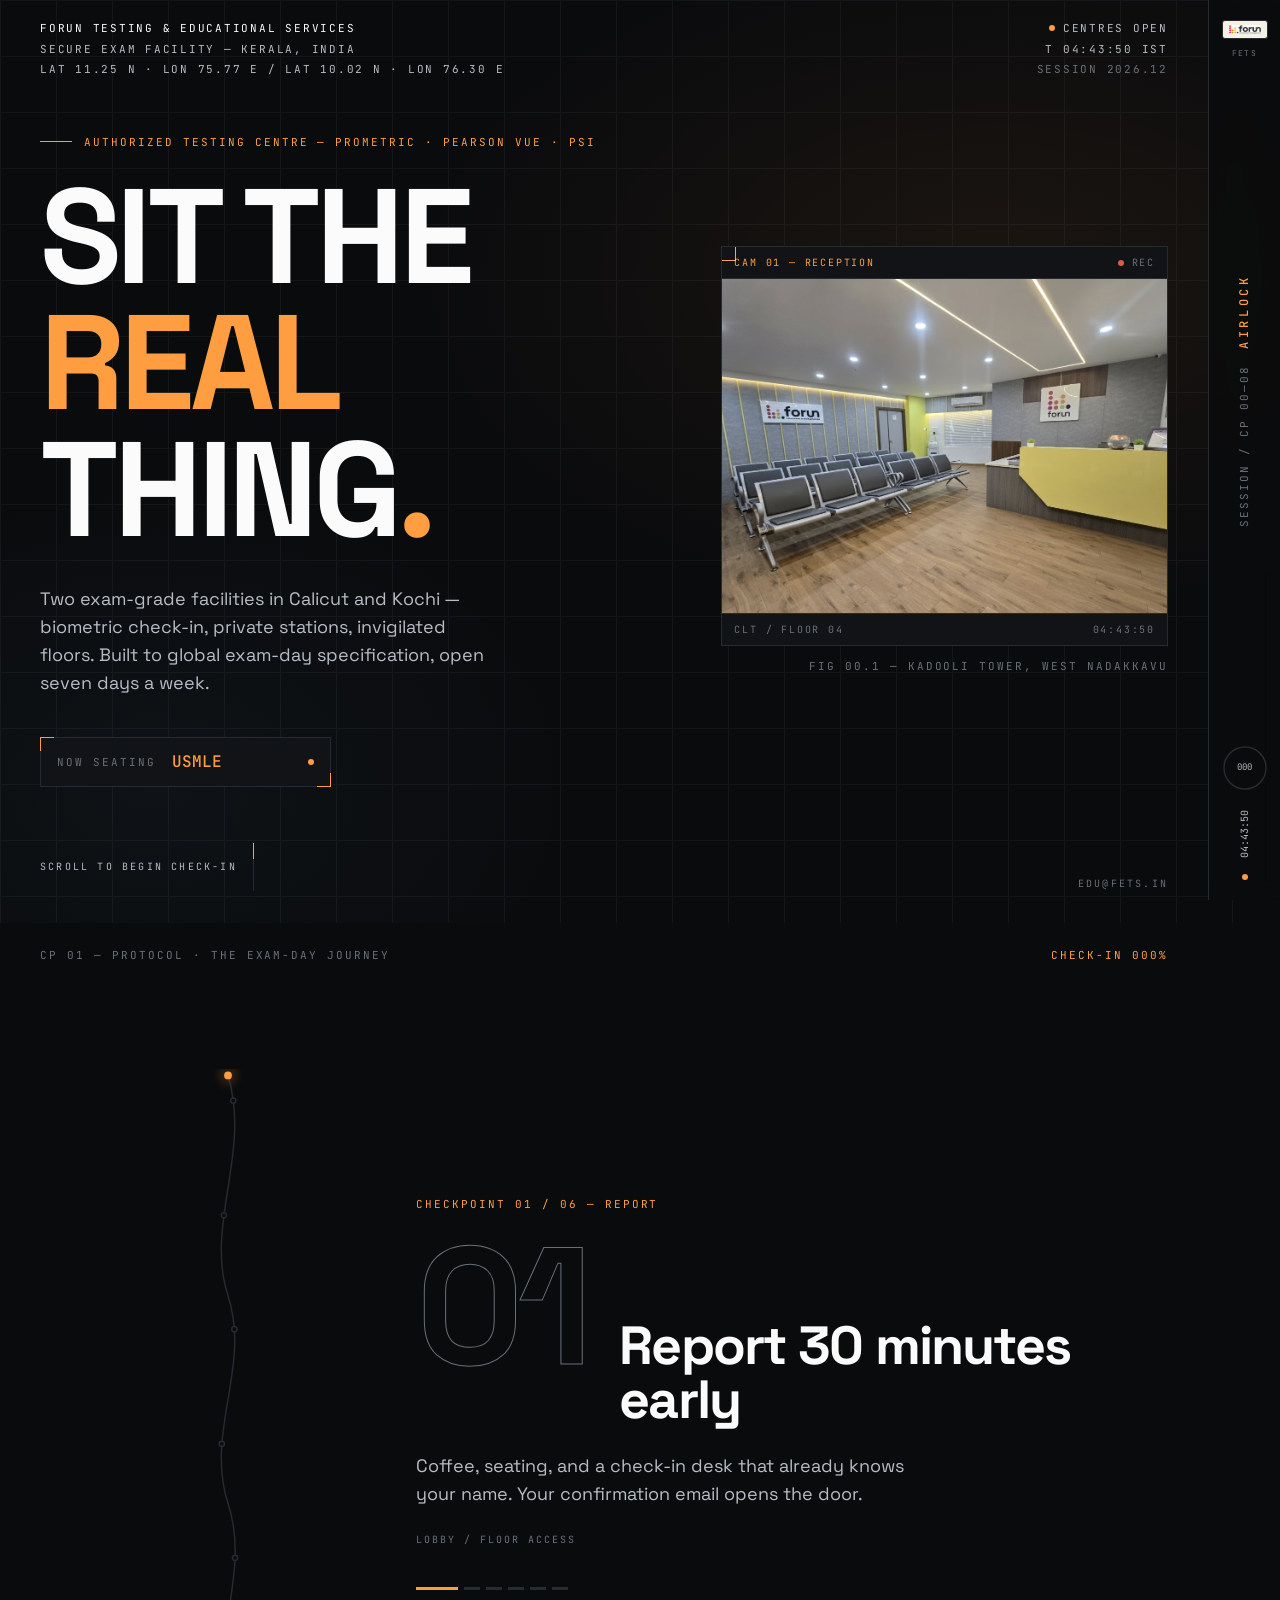
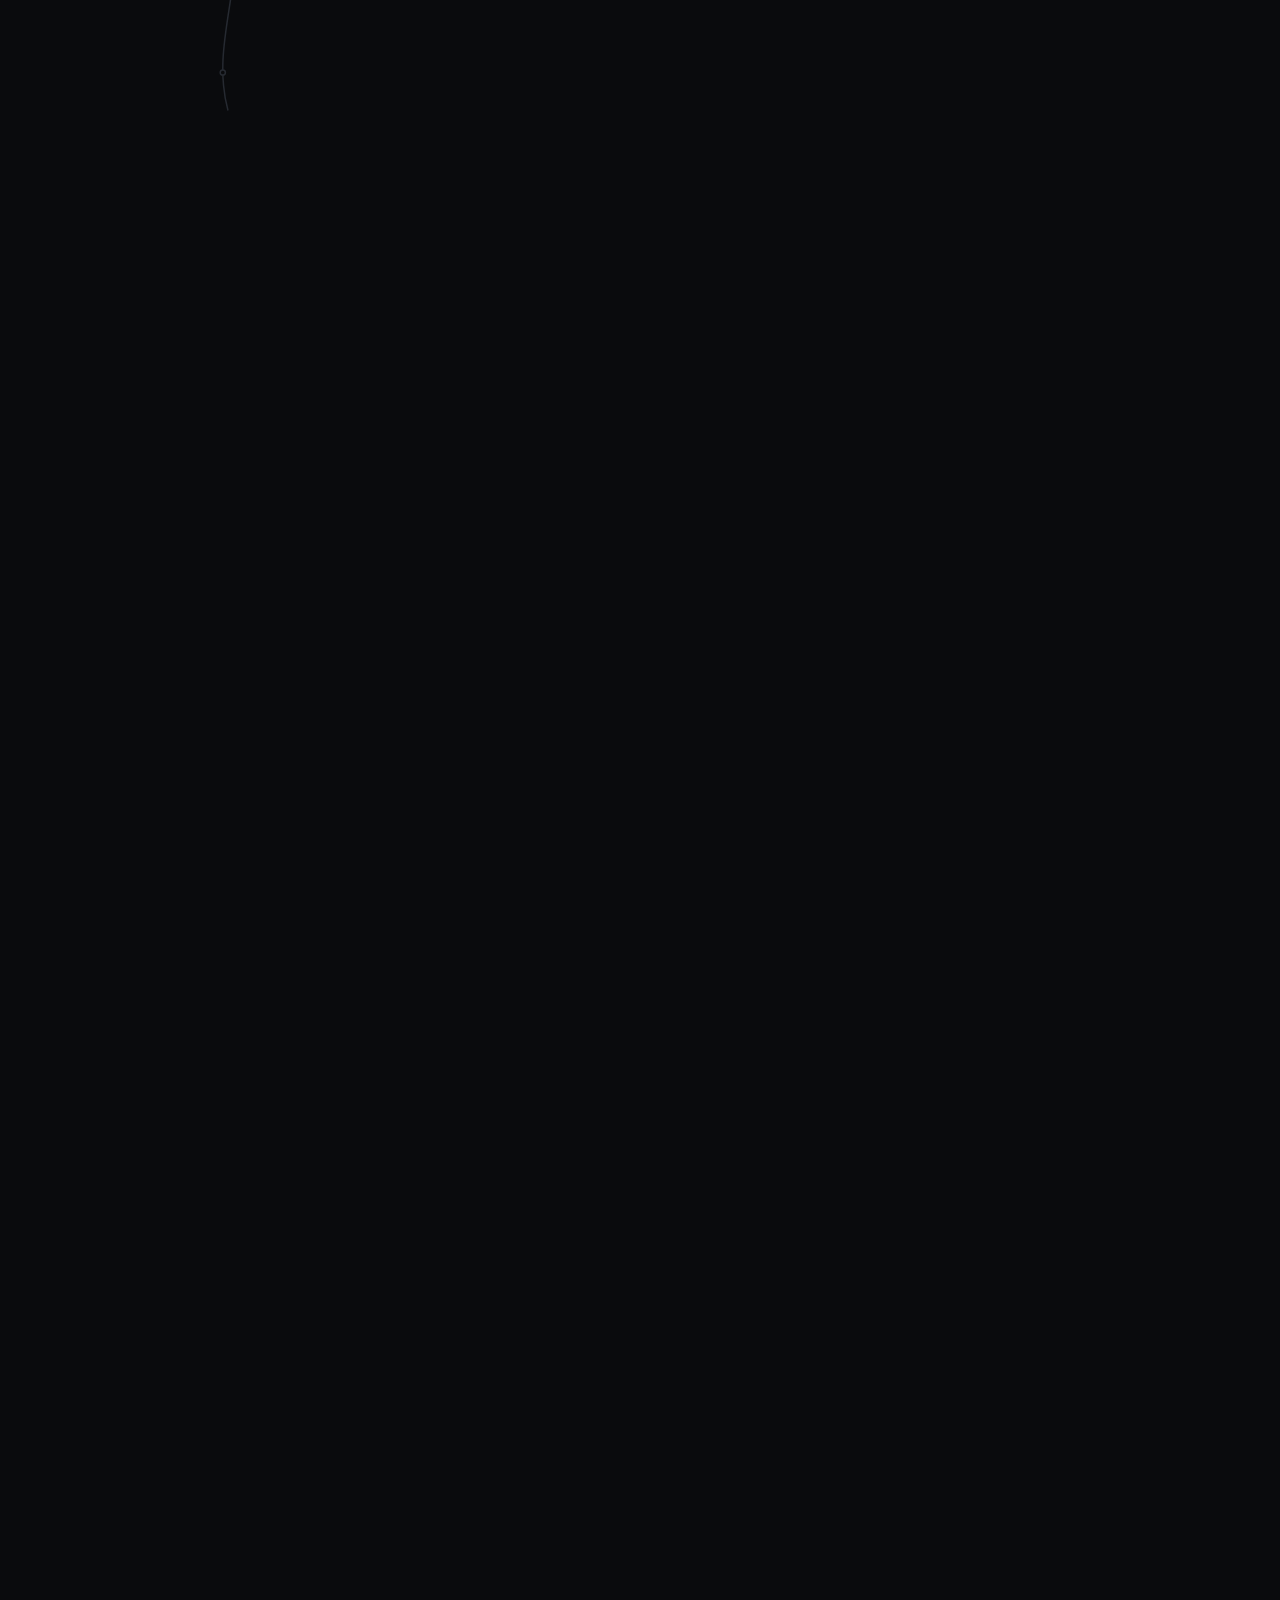
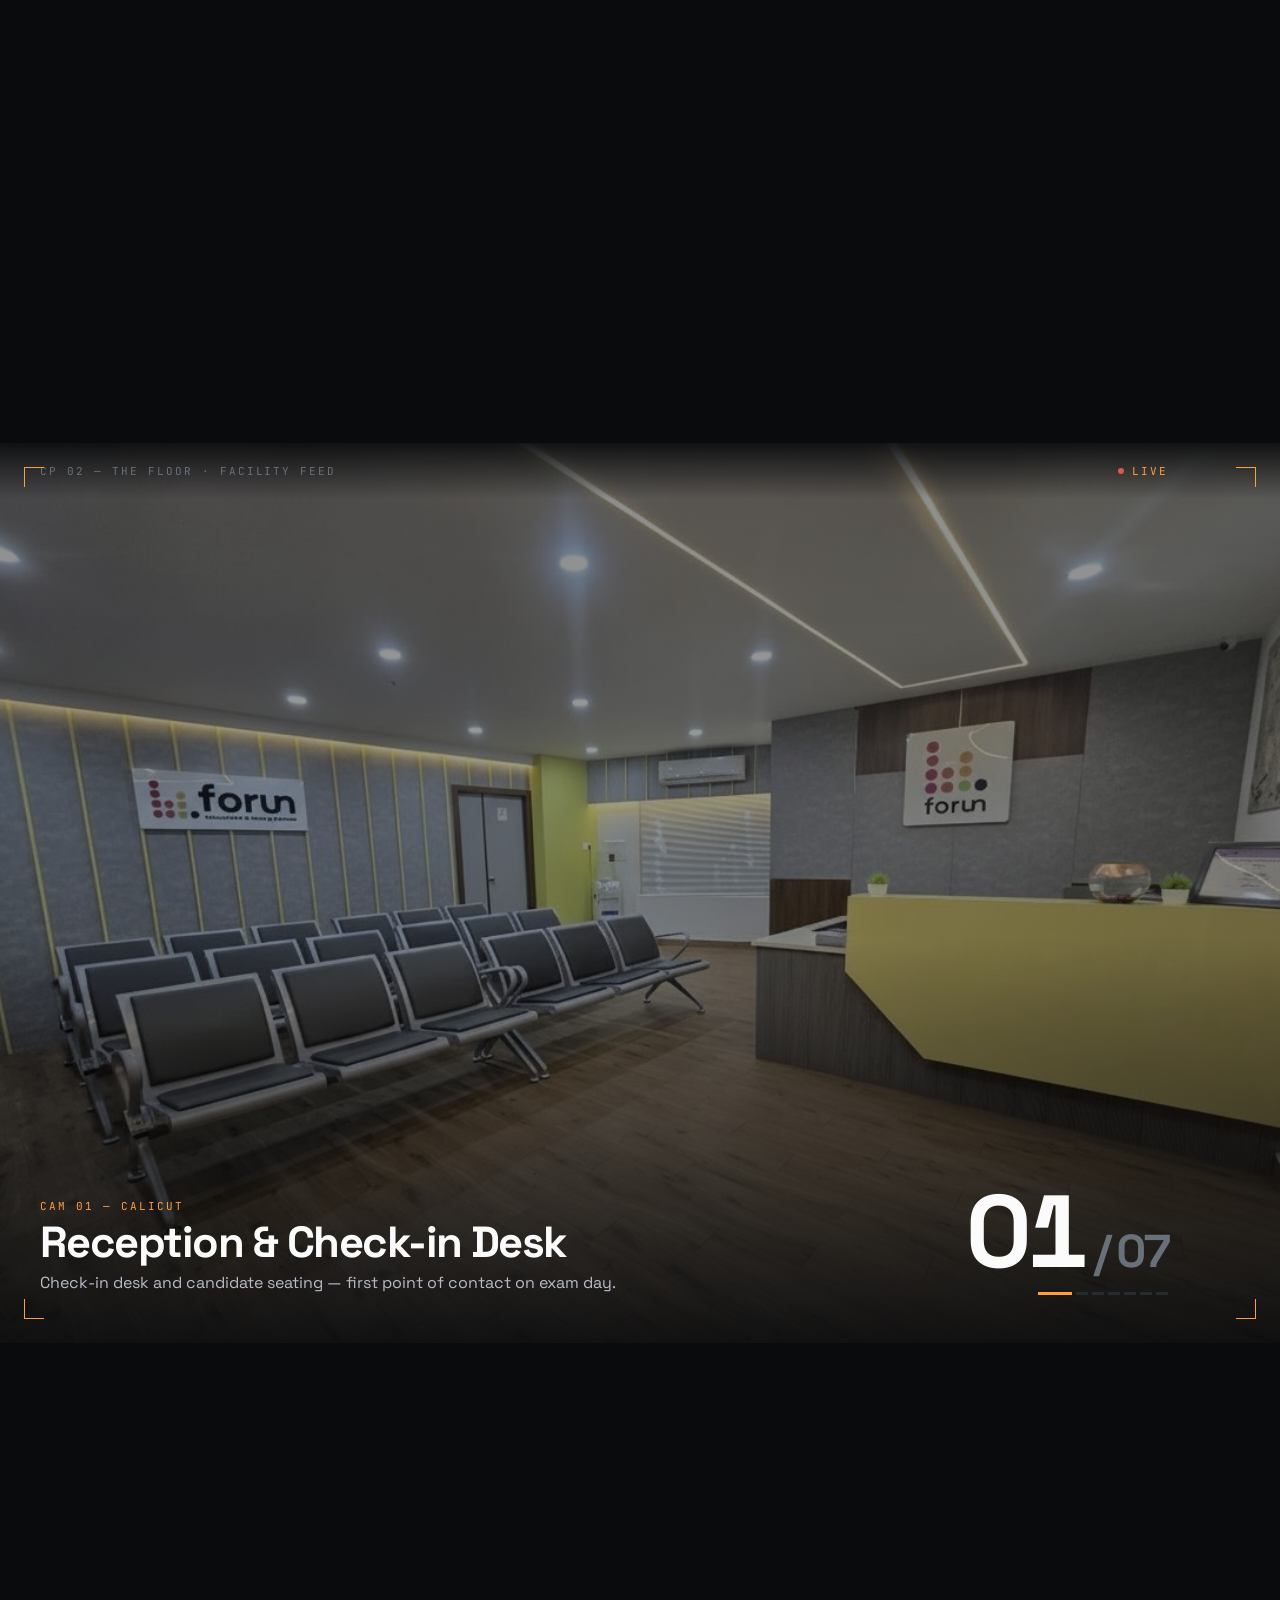
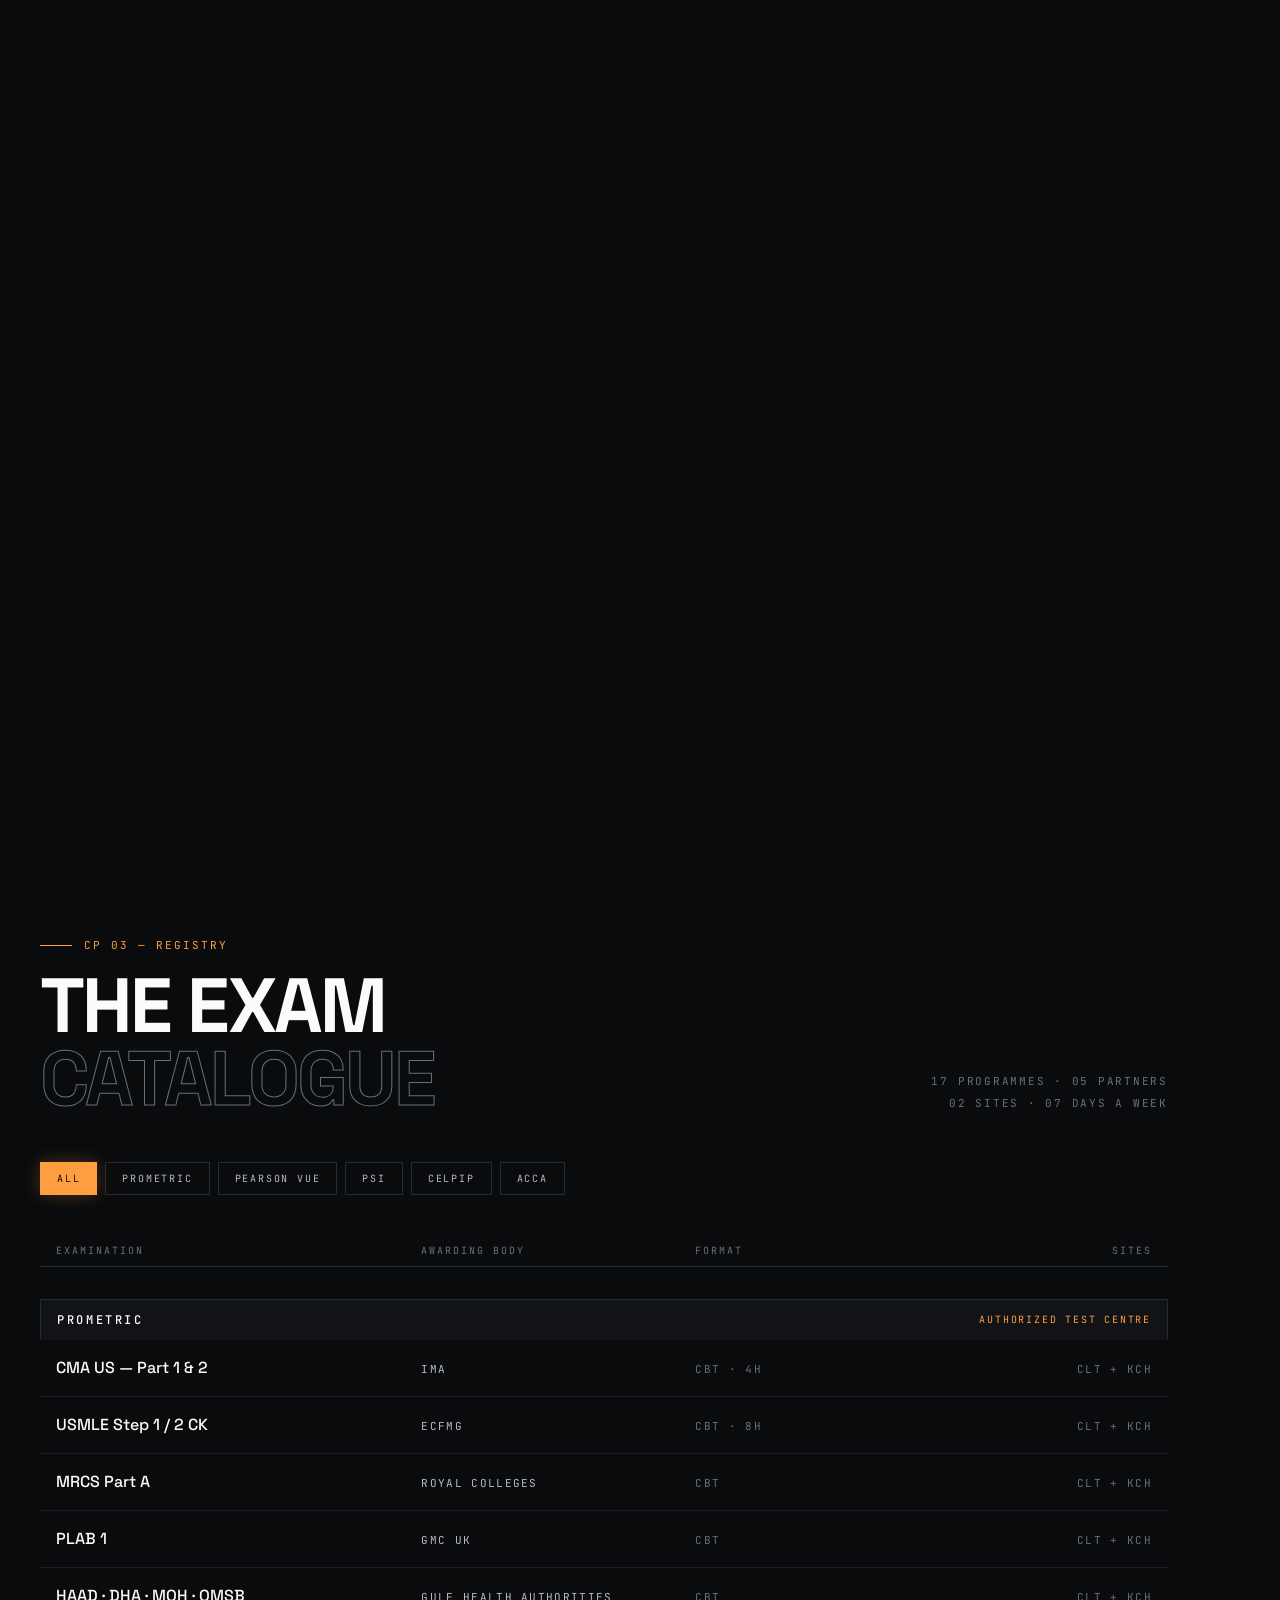
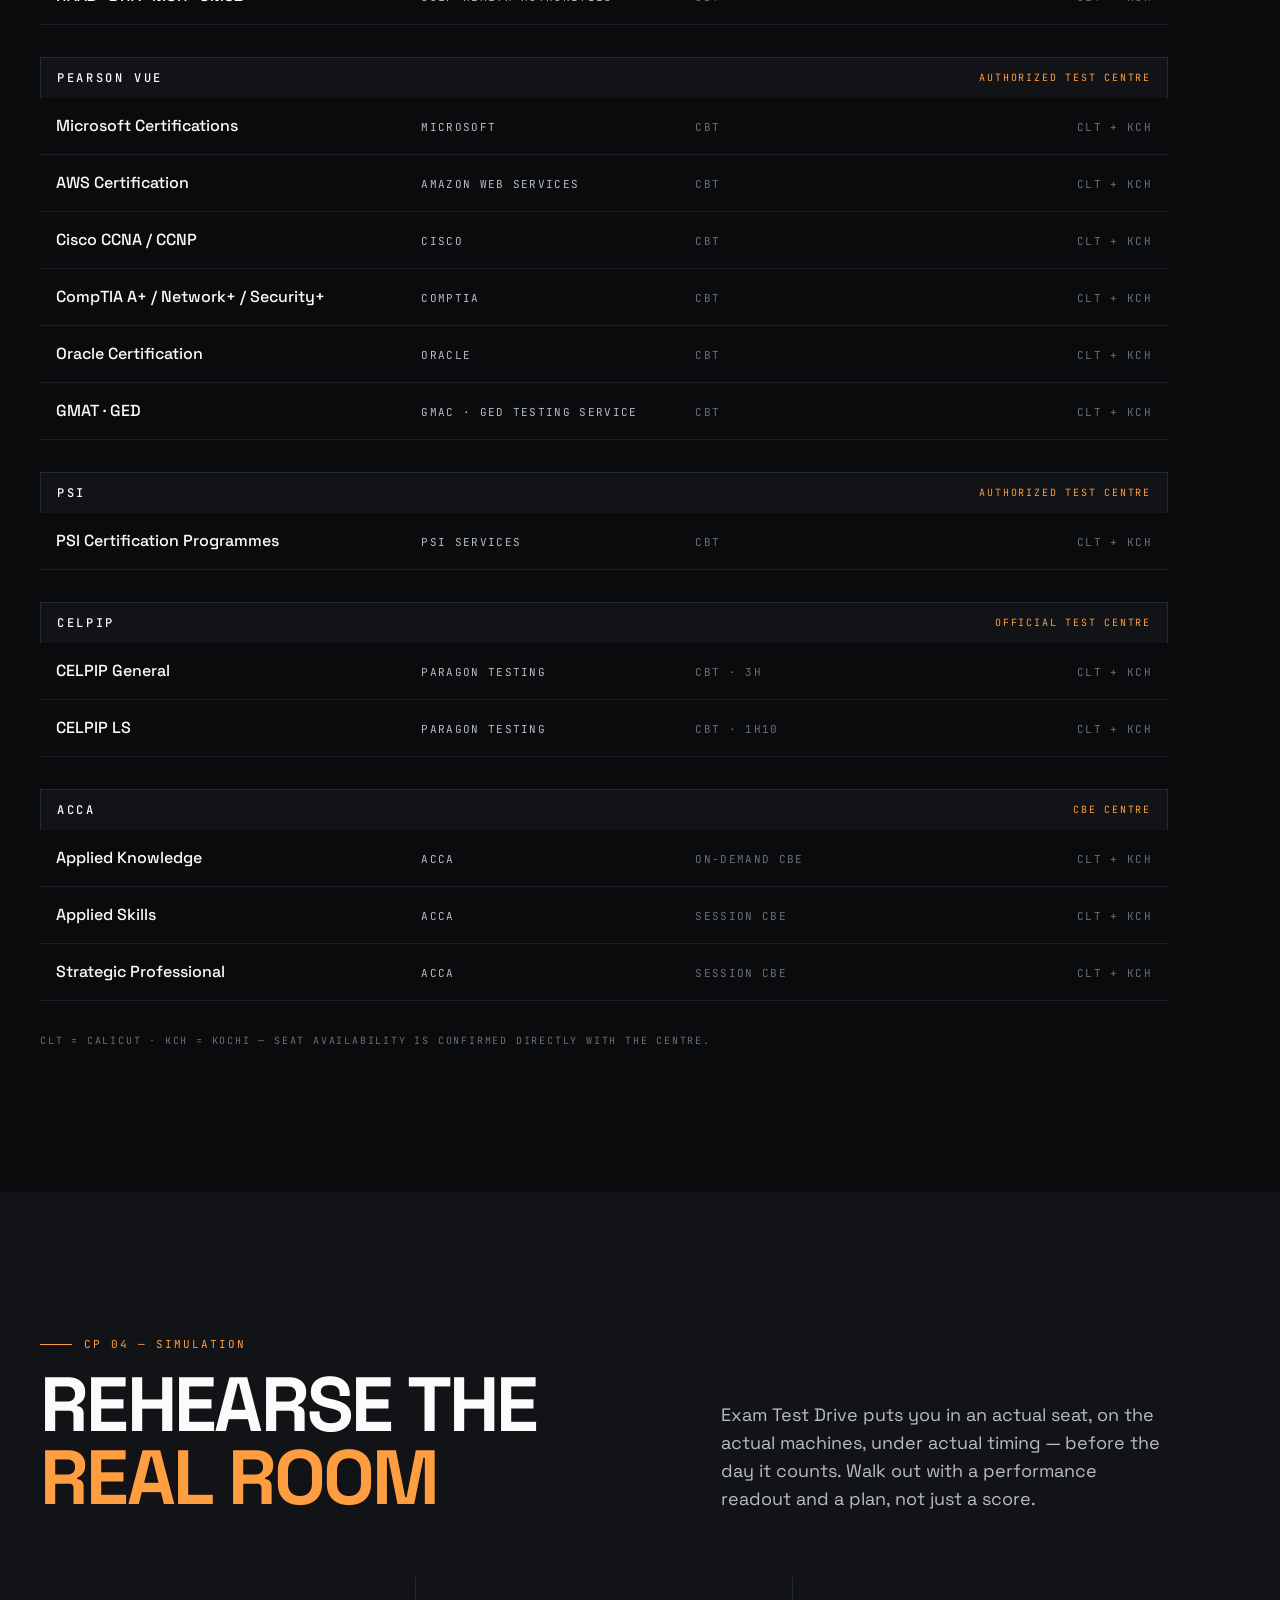
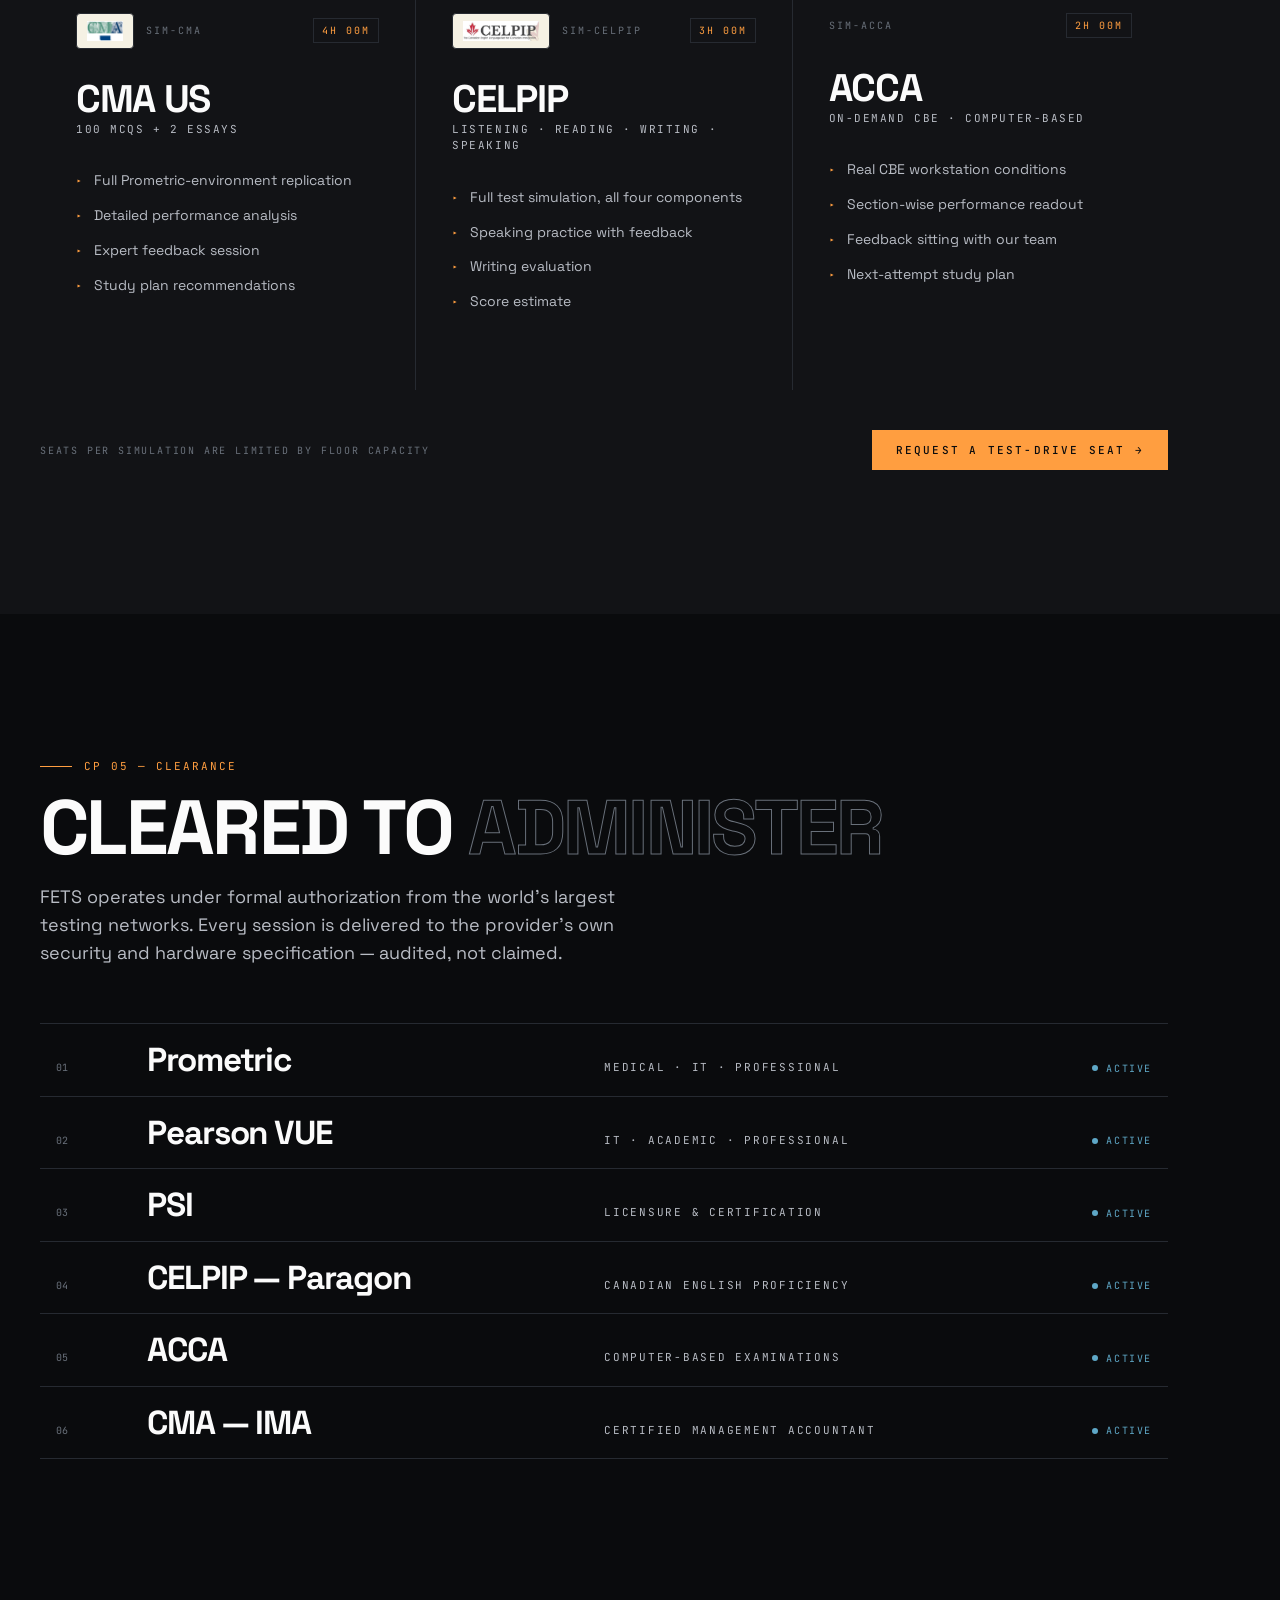
==== commit 54de6ce8: "Mobile app-like experience + embedded Google Maps for both centres - theme-color / iOS web-app meta " ====
--- a/index.html
+++ b/index.html
@@ -4,6 +4,9 @@
     <meta charset="UTF-8" />
     <link rel="icon" type="image/svg+xml" href="/favicon.svg" />
     <meta name="viewport" content="width=device-width, initial-scale=1.0" />
+    <meta name="theme-color" content="#0a0b0d" />
+    <meta name="apple-mobile-web-app-capable" content="yes" />
+    <meta name="apple-mobile-web-app-status-bar-style" content="black-translucent" />
     <meta name="description" content="FETS — Forun Testing & Educational Services. Authorized Prometric, Pearson VUE and PSI testing centre. Two secure exam facilities in Calicut and Kochi, Kerala." />
     <title>FETS — Forun Testing & Educational Services</title>
     <link rel="preconnect" href="https://fonts.googleapis.com" />
@@ -14,8 +17,10 @@
     />
     <script type="module" crossorigin src="./assets/index-B2ZHycK3.js"></script>
     <link rel="stylesheet" crossorigin href="./assets/index-CnSBM5YV.css">
+    <link rel="stylesheet" crossorigin href="./enhancements.css">
   </head>
   <body>
     <div id="root"></div>
+    <script src="./enhancements.js" defer></script>
   </body>
 </html>
--- a/enhancements.css
+++ b/enhancements.css
@@ -0,0 +1,48 @@
+/* ============================================================
+   FETS v4 — mobile & maps enhancements (loaded after app CSS)
+   ============================================================ */
+
+/* Native-app tap feel */
+a, button { -webkit-tap-highlight-color: transparent; }
+
+@media (max-width: 767px) {
+  html { -webkit-text-size-adjust: 100%; }
+
+  body {
+    /* disable pull-to-refresh jitter; feel like an app */
+    overscroll-behavior-y: none;
+    /* clear the fixed bottom tab bar + iPhone home indicator */
+    padding-bottom: calc(72px + env(safe-area-inset-bottom, 0px)) !important;
+  }
+
+  /* roomier bottom tab bar that respects the home indicator */
+  .md\:hidden.fixed.bottom-0 {
+    padding-top: 12px !important;
+    padding-bottom: calc(12px + env(safe-area-inset-bottom, 0px)) !important;
+    background: rgba(10, 11, 13, 0.92) !important;
+    backdrop-filter: blur(8px);
+    -webkit-backdrop-filter: blur(8px);
+  }
+
+  /* comfortable touch targets for email/phone links */
+  a[href^="mailto:"], a[href^="tel:"] {
+    min-height: 44px;
+    display: inline-flex;
+    align-items: center;
+  }
+}
+
+/* ---- Embedded Google Maps for both centres (injected by enhancements.js) ---- */
+.fets-map-embed {
+  display: block;
+  width: 100%;
+  height: 260px;
+  margin-top: 1.25rem;
+  border: 1px solid rgba(251, 251, 251, 0.14);
+  border-radius: 10px;
+  background: #0a0b0d;
+  filter: grayscale(1) contrast(1.06) brightness(0.92);
+}
+@media (min-width: 1024px) {
+  .fets-map-embed { height: 300px; }
+}
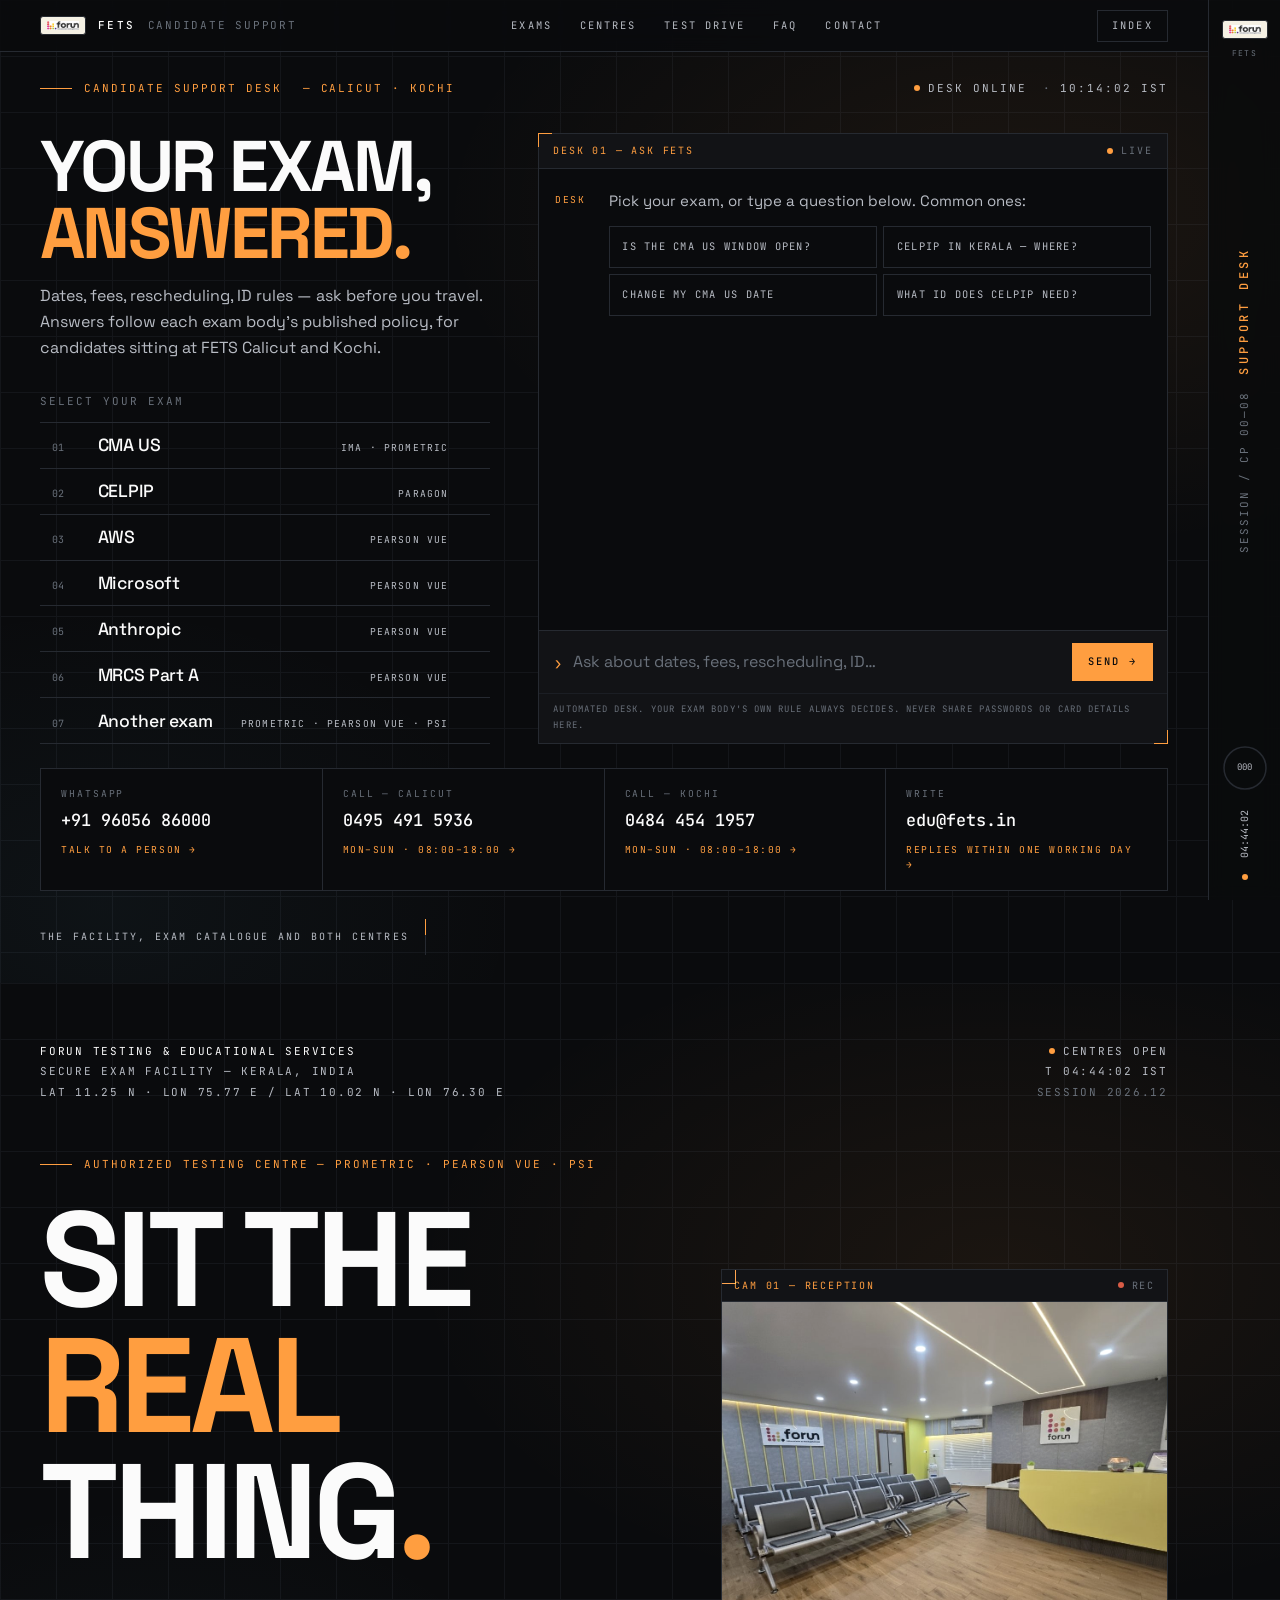
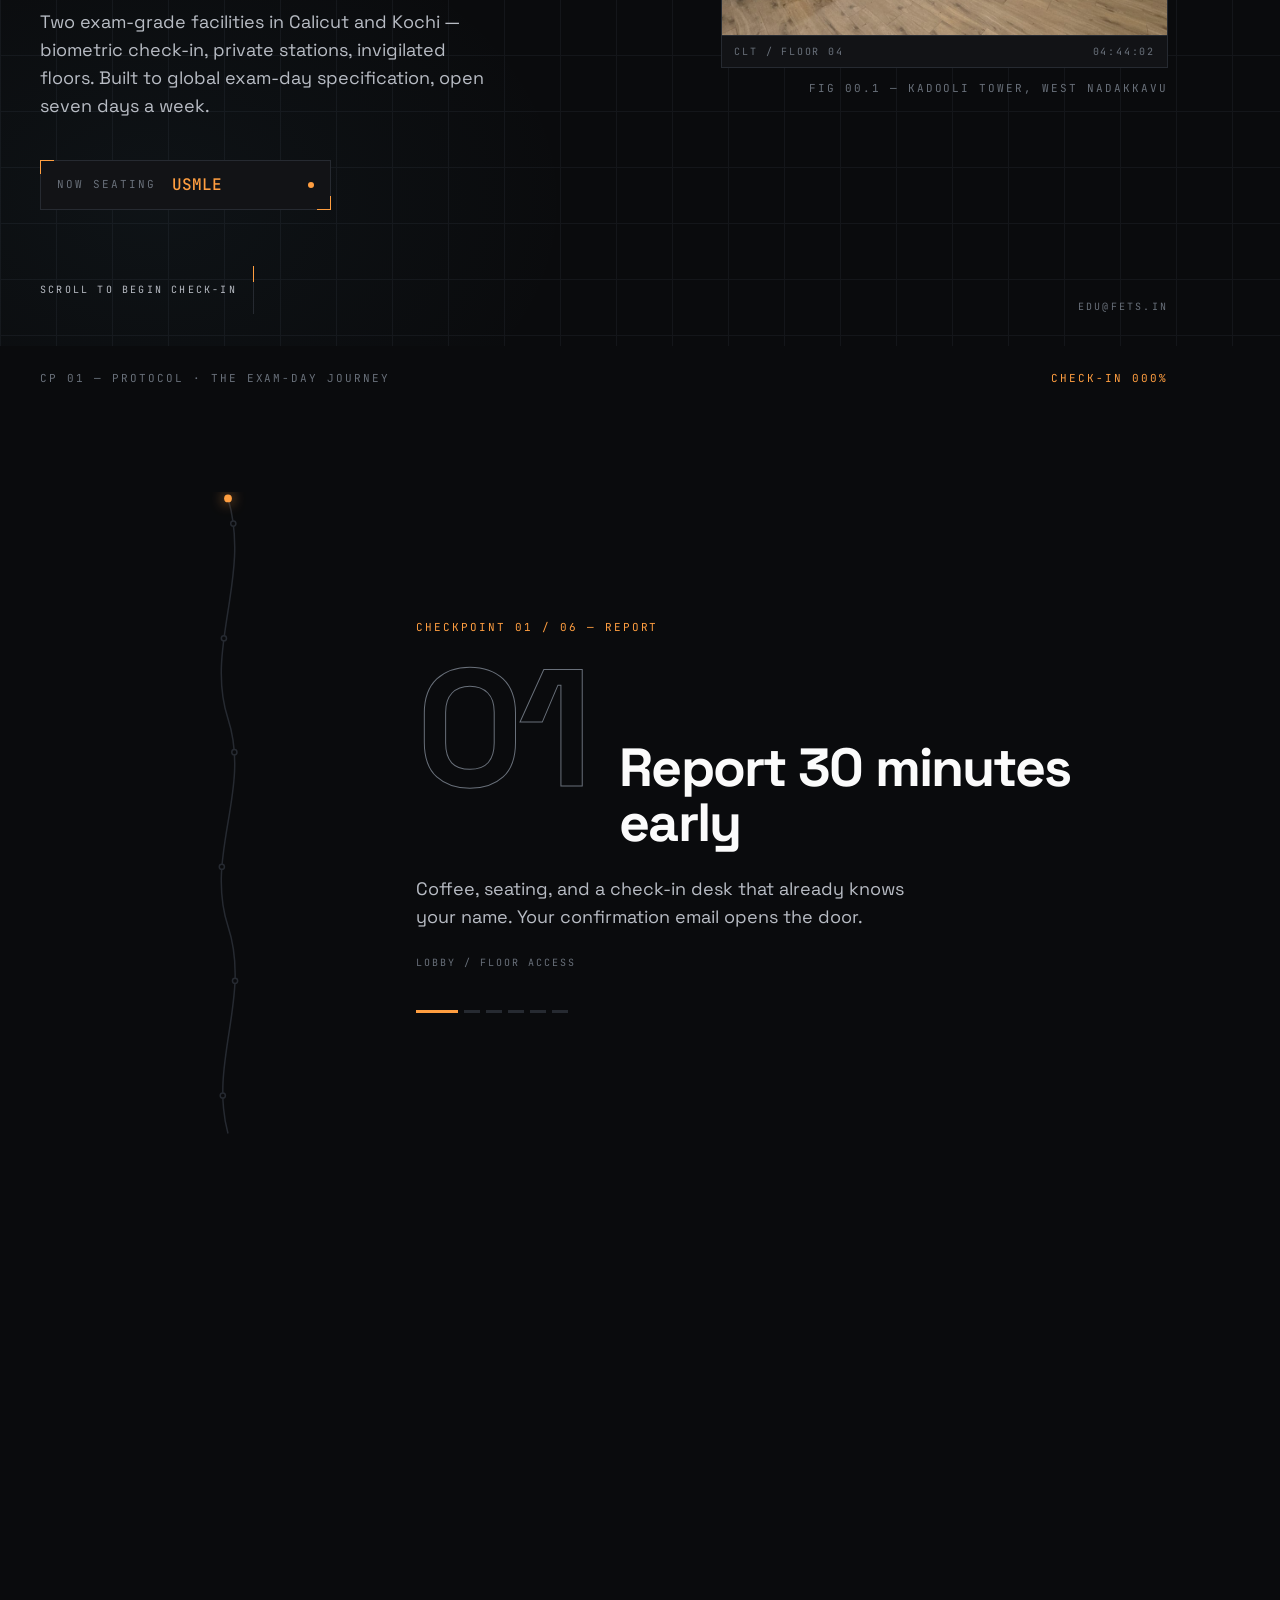
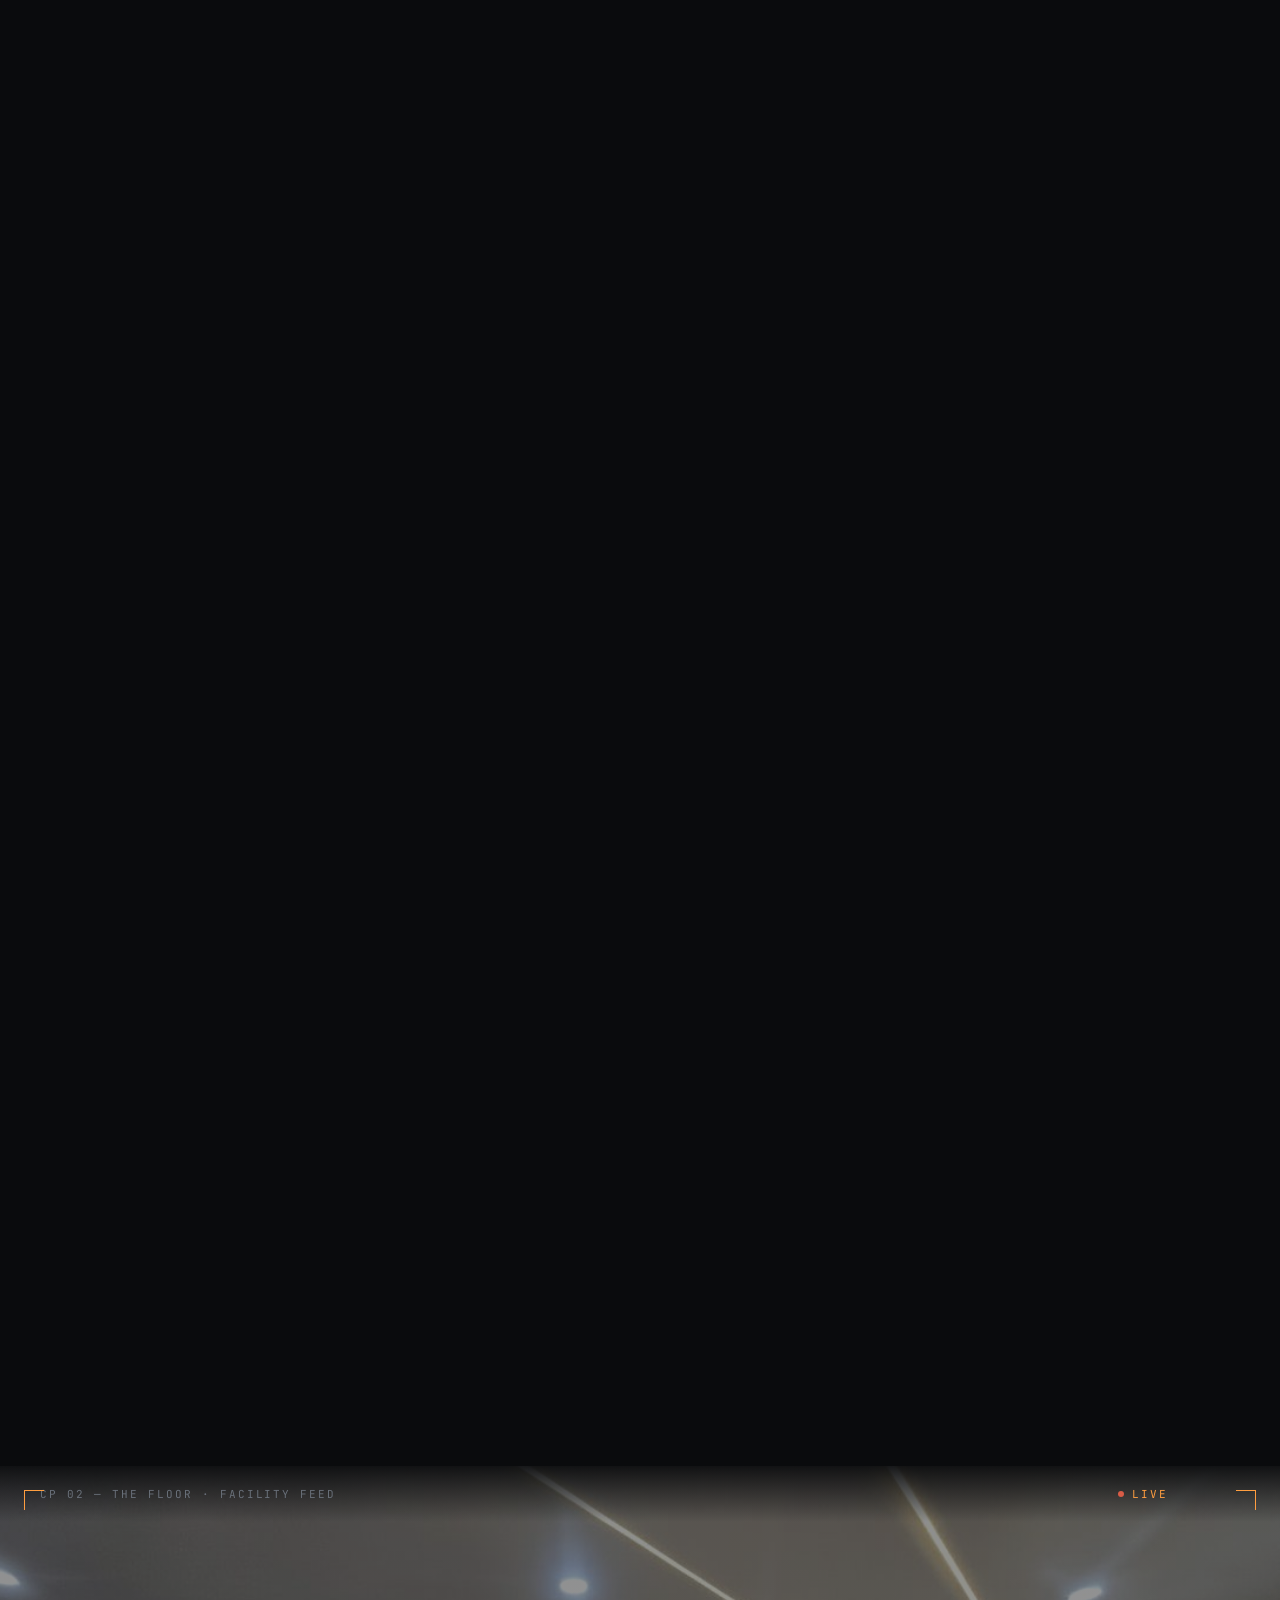
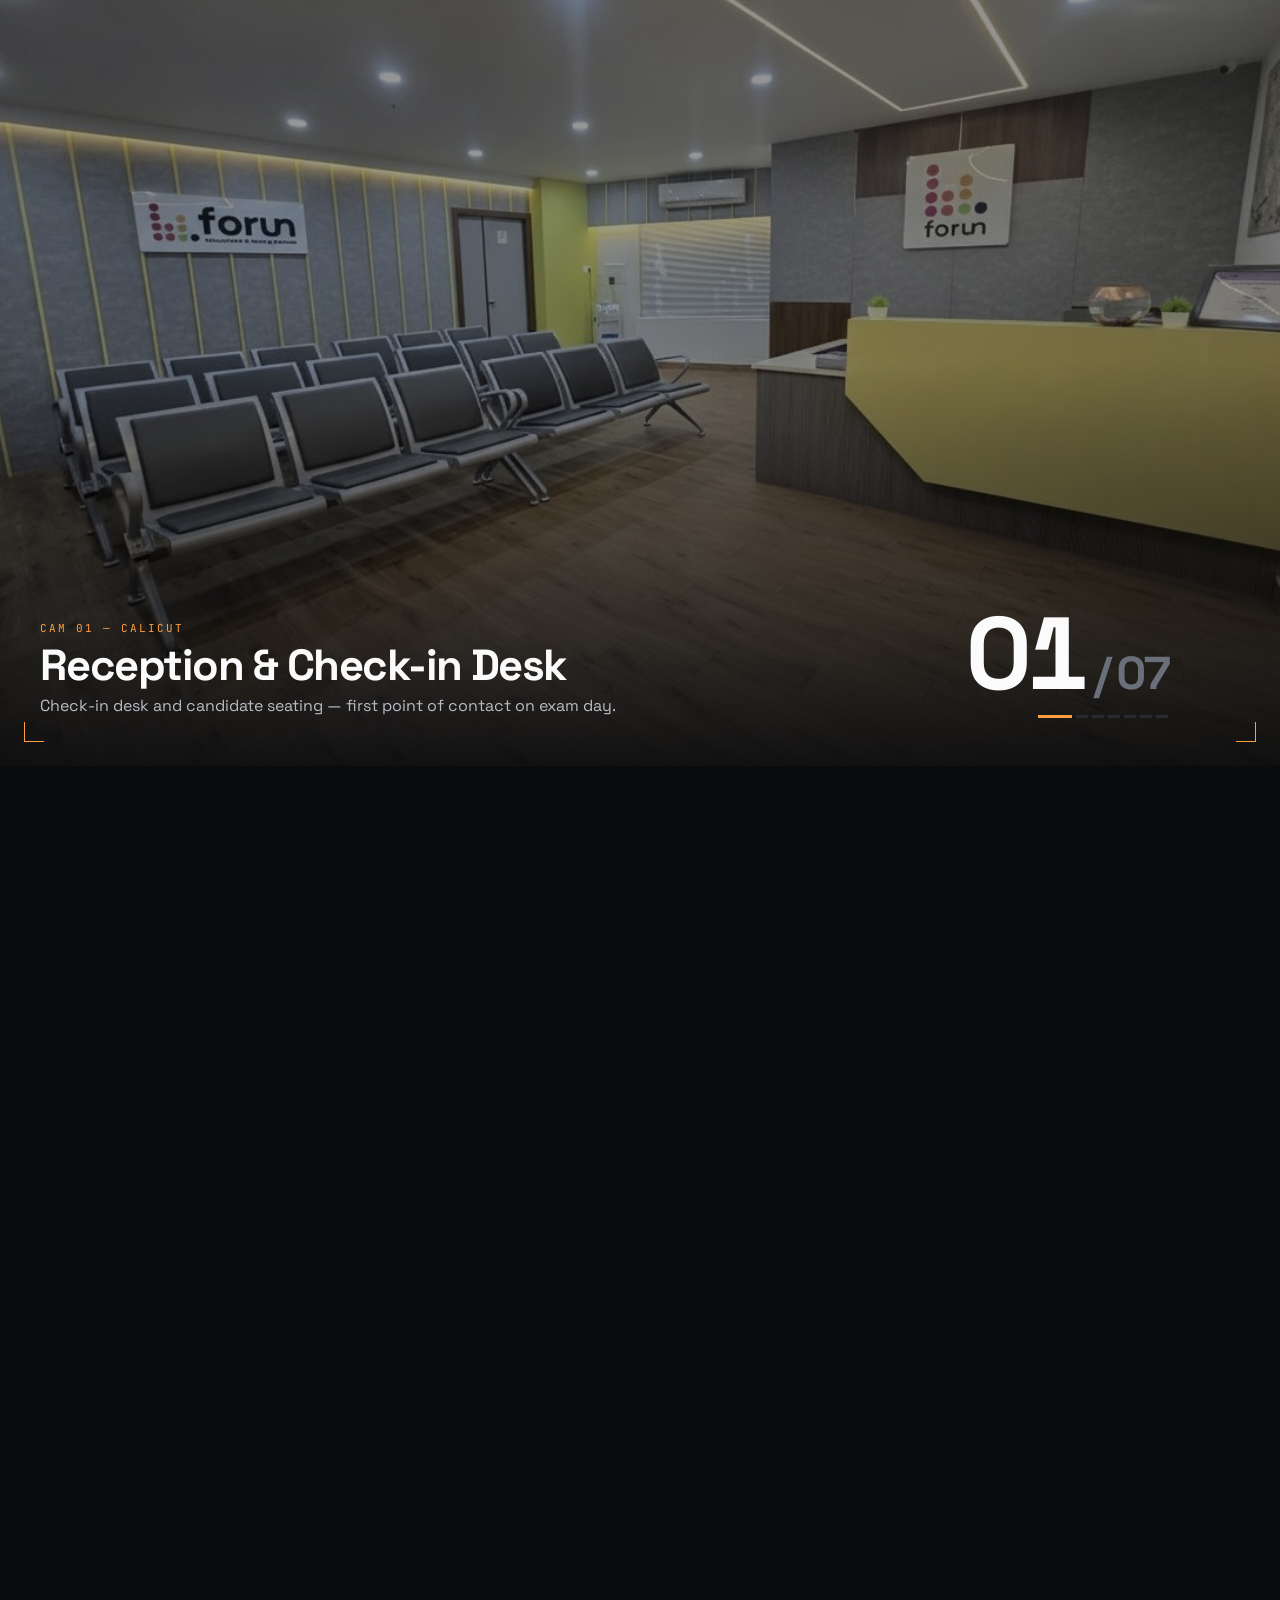
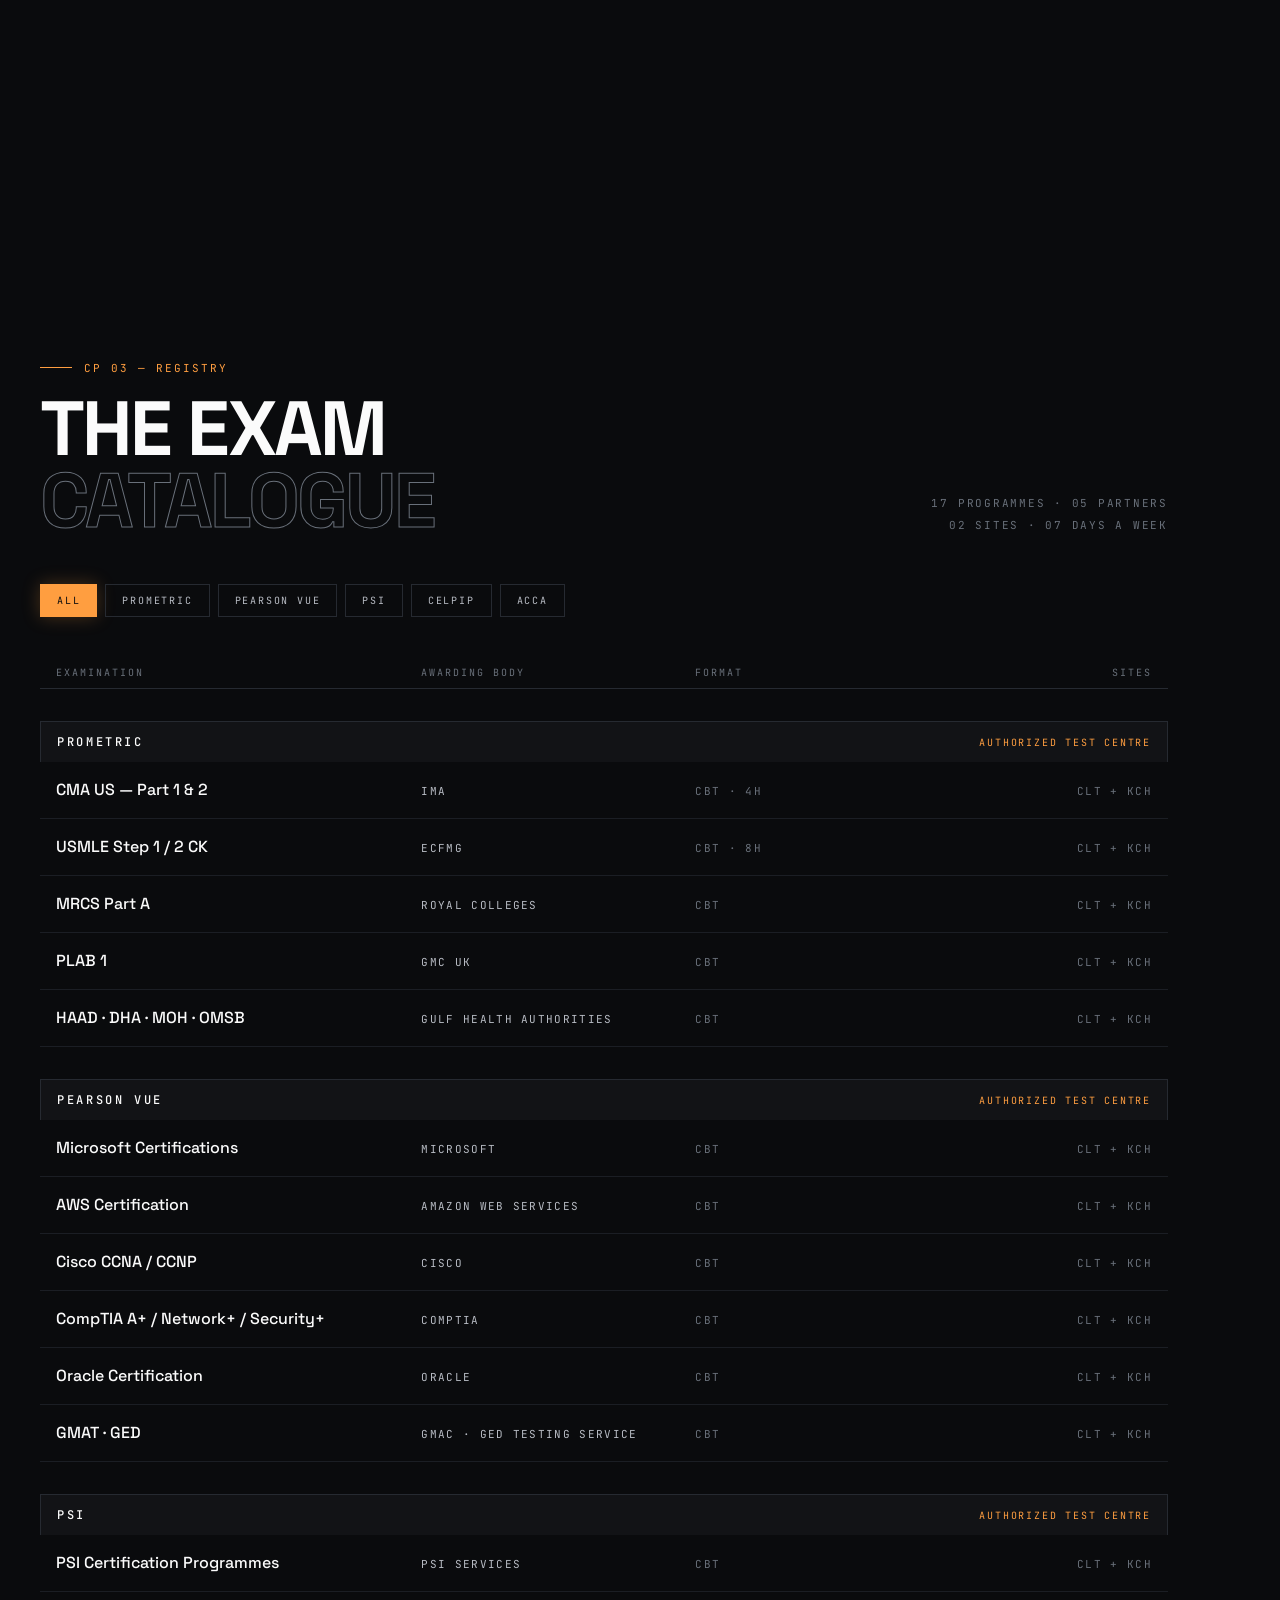
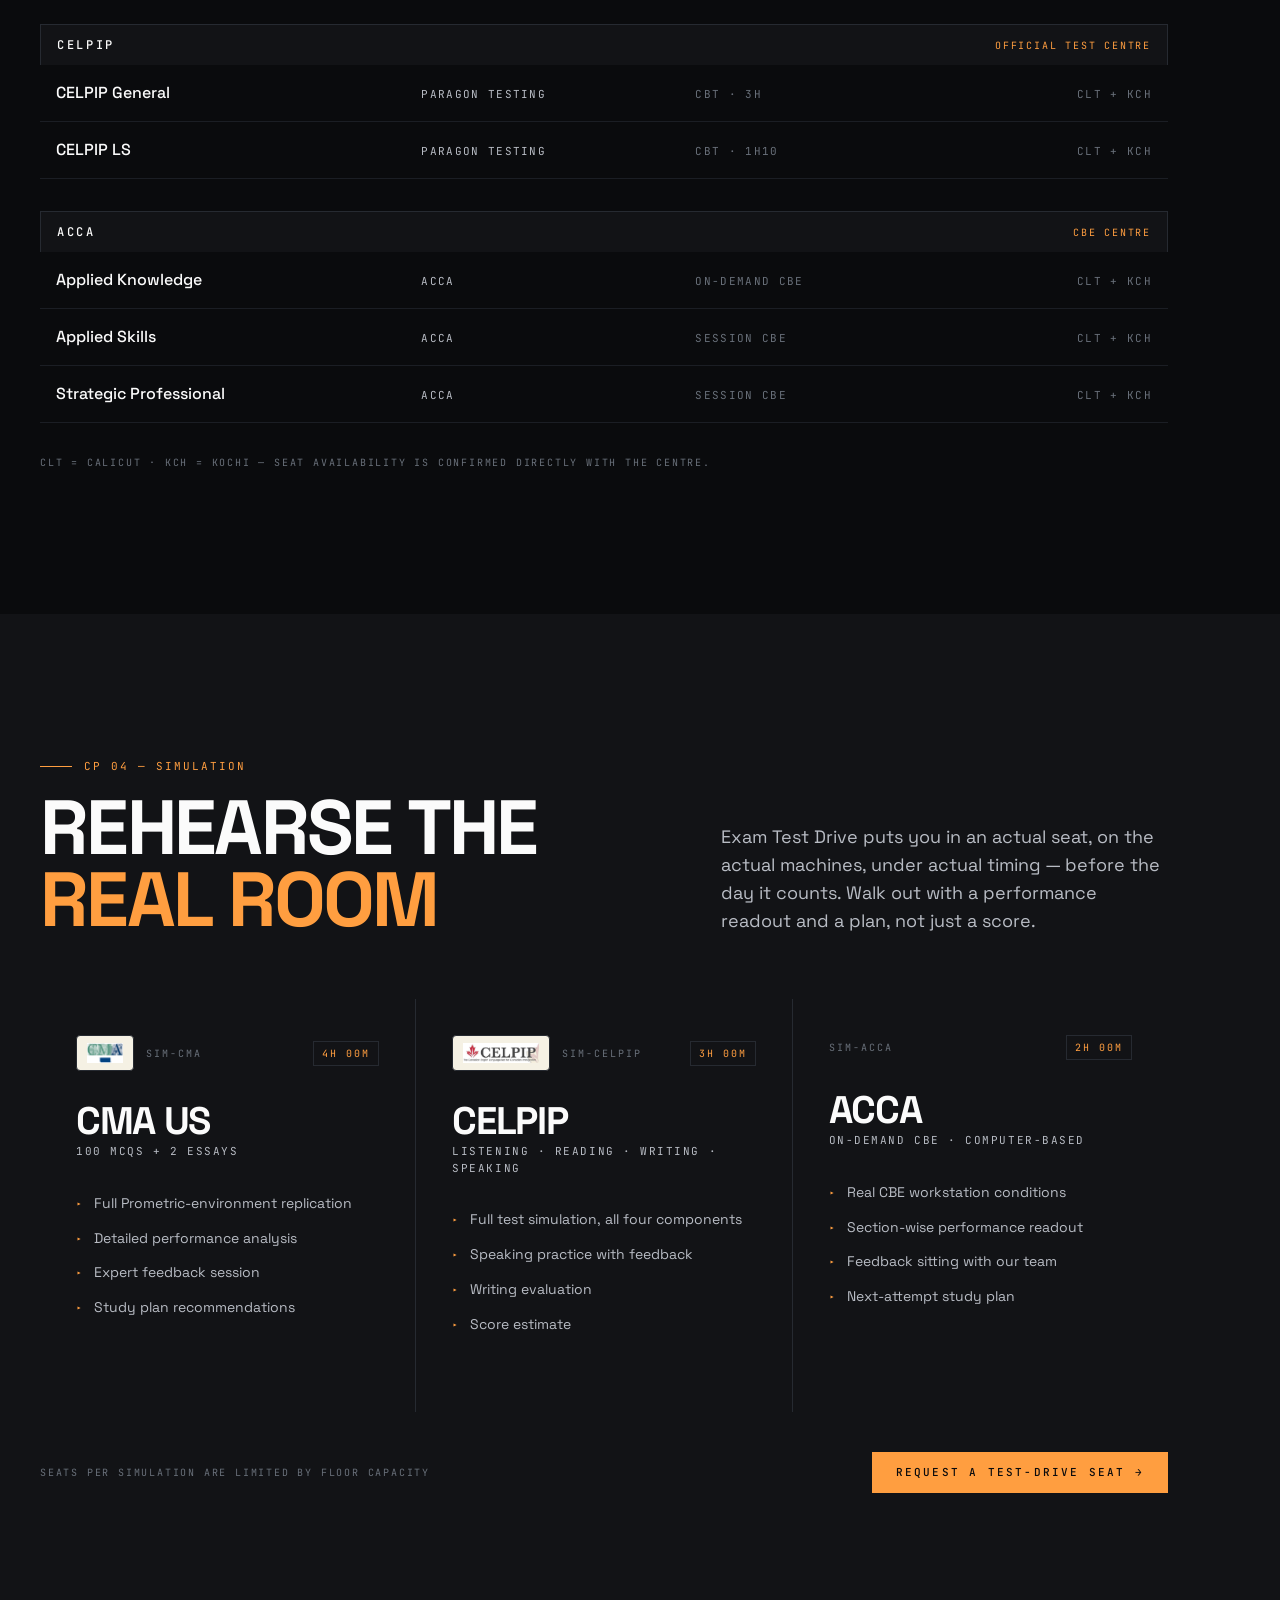
==== commit 46458f2d: "Candidate support desk as the landing page The first screen is now a support desk: candidates pick a" ====
--- a/index.html
+++ b/index.html
@@ -7,20 +7,144 @@
     <meta name="theme-color" content="#0a0b0d" />
     <meta name="apple-mobile-web-app-capable" content="yes" />
     <meta name="apple-mobile-web-app-status-bar-style" content="black-translucent" />
-    <meta name="description" content="FETS — Forun Testing & Educational Services. Authorized Prometric, Pearson VUE and PSI testing centre. Two secure exam facilities in Calicut and Kochi, Kerala." />
-    <title>FETS — Forun Testing & Educational Services</title>
+    <meta name="description" content="FETS candidate support desk — exam dates, fees, rescheduling and ID rules for CMA US, CELPIP, AWS, Microsoft, Anthropic, MRCS and more. Authorized Prometric, Pearson VUE and PSI testing centre in Calicut and Kochi, Kerala." />
+    <title>FETS — Candidate Support · Forun Testing & Educational Services</title>
     <link rel="preconnect" href="https://fonts.googleapis.com" />
     <link rel="preconnect" href="https://fonts.gstatic.com" crossorigin />
     <link
       href="https://fonts.googleapis.com/css2?family=Space+Grotesk:wght@300;400;500;600;700&family=JetBrains+Mono:ital,wght@0,300;0,400;0,500;0,700;1,400&display=swap"
       rel="stylesheet"
     />
-    <script type="module" crossorigin src="./assets/index-B2ZHycK3.js"></script>
+    <script type="module" crossorigin src="./assets/index-B2ZHycK3-desk.js"></script>
     <link rel="stylesheet" crossorigin href="./assets/index-CnSBM5YV.css">
     <link rel="stylesheet" crossorigin href="./enhancements.css">
+    <link rel="stylesheet" href="./support.css">
   </head>
   <body>
+    <!-- ============================================================
+         FETS candidate support desk — the first thing a candidate sees.
+         Static markup so it paints before the app bundle; behaviour in
+         support.js, answers in support/kb.json. The existing site
+         (facility, catalogue, centres, FAQ, contact) follows below it
+         and is reachable from the bar and the index.
+         ============================================================ -->
+    <header class="fd-bar" id="fd-bar">
+      <a class="fd-brand" href="#desk" data-desk-top>
+        <span class="fd-logo"><img src="/images/brand/forun.png" alt="Forun" /></span>
+        <span class="fd-brand-t">FETS<i>Candidate support</i></span>
+      </a>
+      <nav class="fd-nav" aria-label="Site sections">
+        <a href="#registry">Exams</a>
+        <a href="#sites">Centres</a>
+        <a href="#simulation">Test drive</a>
+        <a href="#briefing">FAQ</a>
+        <a href="#contact">Contact</a>
+      </nav>
+      <div class="fd-bar-r">
+        <button type="button" class="fd-bar-ask" data-desk-focus>Ask the desk</button>
+        <button type="button" class="fd-bar-menu" id="fd-menu-btn" aria-expanded="false" aria-controls="fd-index">Index</button>
+      </div>
+    </header>
+
+    <div class="fd-index" id="fd-index" hidden>
+      <div class="fd-index-in">
+        <p class="fd-micro fd-sig fd-rule">Index — everything on this site</p>
+        <ol class="fd-index-list">
+          <li><a href="#desk" data-desk-top><span>—</span><b>Support desk</b><i>Ask about your exam</i></a></li>
+          <li><a href="#airlock"><span>00</span><b>The facility</b><i>Two centres, one standard</i></a></li>
+          <li><a href="#protocol"><span>01</span><b>Exam-day journey</b><i>Check-in, step by step</i></a></li>
+          <li><a href="#floor"><span>02</span><b>Inside the facility</b><i>Reception, lockers, testing floor</i></a></li>
+          <li><a href="#registry"><span>03</span><b>Exam catalogue</b><i>Programmes we deliver</i></a></li>
+          <li><a href="#simulation"><span>04</span><b>Exam Test Drive</b><i>Mock exams in the real room</i></a></li>
+          <li><a href="#clearance"><span>05</span><b>Authorizations</b><i>Prometric · Pearson VUE · PSI</i></a></li>
+          <li><a href="#sites"><span>06</span><b>Two centres</b><i>Calicut and Kochi — maps and directions</i></a></li>
+          <li><a href="#briefing"><span>07</span><b>Candidate FAQ</b><i>Know before you go</i></a></li>
+          <li><a href="#contact"><span>08</span><b>Contact</b><i>Email and phone</i></a></li>
+        </ol>
+      </div>
+    </div>
+
+    <section class="fd" id="desk" aria-labelledby="fd-title">
+      <div class="fd-grid grid-bg" aria-hidden="true"></div>
+      <div class="fd-glow" aria-hidden="true"></div>
+
+      <div class="fd-in">
+        <div class="fd-status">
+          <p class="fd-micro fd-sig fd-rule">Candidate support desk<span class="fd-wide">&nbsp;— Calicut · Kochi</span></p>
+          <p class="fd-micro fd-status-r"><span class="fd-dot dot-pulse"></span>Desk online<span class="fd-clock fd-wide" id="fd-clock"></span></p>
+        </div>
+
+        <div class="fd-cols">
+          <div class="fd-lead">
+            <h1 class="display fd-title" id="fd-title">YOUR EXAM,<br /><span>ANSWERED</span><span>.</span></h1>
+            <p class="fd-sub">Dates, fees, rescheduling, ID rules — ask before you travel.<span class="fd-wide"> Answers follow each exam body's published policy, for candidates sitting at FETS Calicut and Kochi.</span></p>
+
+            <p class="fd-micro fd-pick">Select your exam</p>
+            <div class="fd-exams" id="fd-exams">
+              <button type="button" class="fd-exam" data-exam="cma-us"><span class="fd-exam-n">01</span><span class="fd-exam-t">CMA US</span><span class="fd-exam-b">IMA · Prometric</span><span class="fd-exam-a" aria-hidden="true">→</span></button>
+              <button type="button" class="fd-exam" data-exam="celpip"><span class="fd-exam-n">02</span><span class="fd-exam-t">CELPIP</span><span class="fd-exam-b">Paragon</span><span class="fd-exam-a" aria-hidden="true">→</span></button>
+              <button type="button" class="fd-exam" data-exam="aws"><span class="fd-exam-n">03</span><span class="fd-exam-t">AWS</span><span class="fd-exam-b">Pearson VUE</span><span class="fd-exam-a" aria-hidden="true">→</span></button>
+              <button type="button" class="fd-exam" data-exam="microsoft"><span class="fd-exam-n">04</span><span class="fd-exam-t">Microsoft</span><span class="fd-exam-b">Pearson VUE</span><span class="fd-exam-a" aria-hidden="true">→</span></button>
+              <button type="button" class="fd-exam" data-exam="anthropic"><span class="fd-exam-n">05</span><span class="fd-exam-t">Anthropic</span><span class="fd-exam-b">Pearson VUE</span><span class="fd-exam-a" aria-hidden="true">→</span></button>
+              <button type="button" class="fd-exam" data-exam="mrcs"><span class="fd-exam-n">06</span><span class="fd-exam-t">MRCS Part A</span><span class="fd-exam-b">Pearson VUE</span><span class="fd-exam-a" aria-hidden="true">→</span></button>
+              <button type="button" class="fd-exam" data-exam="other"><span class="fd-exam-n">07</span><span class="fd-exam-t">Another exam</span><span class="fd-exam-b">Prometric · Pearson VUE · PSI</span><span class="fd-exam-a" aria-hidden="true">→</span></button>
+            </div>
+          </div>
+
+          <div class="fd-console brackets" id="fd-console" role="region" aria-label="Ask the FETS support desk">
+            <div class="fd-console-h">
+              <span class="fd-sig">Desk 01 — Ask FETS</span>
+              <span class="fd-console-live"><span class="fd-dot dot-pulse"></span>Live</span>
+            </div>
+            <div class="fd-log" id="fd-log" role="log" aria-live="polite" aria-relevant="additions" tabindex="0">
+              <div class="fd-msg is-desk">
+                <span class="fd-who">Desk</span>
+                <div class="fd-body">
+                  <p>Pick your exam, or type a question below. Common ones:</p>
+                  <div class="fd-topics">
+                    <button type="button" class="fd-topic" data-exam="cma-us" data-topic="window">Is the CMA US window open?</button>
+                    <button type="button" class="fd-topic" data-exam="celpip" data-topic="where">CELPIP in Kerala — where?</button>
+                    <button type="button" class="fd-topic" data-exam="cma-us" data-topic="reschedule">Change my CMA US date</button>
+                    <button type="button" class="fd-topic" data-exam="celpip" data-topic="id">What ID does CELPIP need?</button>
+                  </div>
+                </div>
+              </div>
+            </div>
+            <form class="fd-form" id="fd-form" autocomplete="off">
+              <span class="fd-prompt" aria-hidden="true">›</span>
+              <textarea id="fd-q" class="fd-q" rows="1" maxlength="600" placeholder="Ask about dates, fees, rescheduling, ID…" aria-label="Your question for the support desk"></textarea>
+              <button type="submit" class="fd-send" id="fd-send">Send <span aria-hidden="true">→</span></button>
+            </form>
+            <p class="fd-legal">Automated desk. Your exam body's own rule always decides. Never share passwords or card details here.</p>
+          </div>
+        </div>
+
+        <div class="fd-lines" aria-label="Reach a person">
+          <a class="fd-line" href="https://wa.me/919605686000" target="_blank" rel="noopener">
+            <span class="fd-line-k">WhatsApp</span><span class="fd-line-v">+91 96056 86000</span><span class="fd-line-n">Talk to a person →</span>
+          </a>
+          <a class="fd-line" href="tel:04954915936">
+            <span class="fd-line-k">Call — Calicut</span><span class="fd-line-v">0495 491 5936</span><span class="fd-line-n">Mon–Sun · 08:00–18:00 →</span>
+          </a>
+          <a class="fd-line" href="tel:04844541957">
+            <span class="fd-line-k">Call — Kochi</span><span class="fd-line-v">0484 454 1957</span><span class="fd-line-n">Mon–Sun · 08:00–18:00 →</span>
+          </a>
+          <a class="fd-line" href="mailto:edu@fets.in">
+            <span class="fd-line-k">Write</span><span class="fd-line-v">edu@fets.in</span><span class="fd-line-n">Replies within one working day →</span>
+          </a>
+        </div>
+
+        <a class="fd-down" href="#airlock">
+          <span>The facility, exam catalogue and both centres</span>
+          <span class="fd-down-l" aria-hidden="true"><i></i></span>
+        </a>
+      </div>
+    </section>
+
+    <button type="button" class="fd-launch" id="fd-launch" data-desk-focus hidden>Ask the desk <span aria-hidden="true">↑</span></button>
+
     <div id="root"></div>
     <script src="./enhancements.js" defer></script>
+    <script src="./support.js" defer></script>
   </body>
 </html>
--- a/support.css
+++ b/support.css
@@ -0,0 +1,308 @@
+/* ============================================================
+   FETS candidate support desk
+   Sits above the existing app and borrows its tokens (--bg, --panel,
+   --line, --signal, --ink, --mute, --faint, --rail-w, --ease-reveal)
+   and helper classes (.display, .grid-bg, .brackets, .dot-pulse)
+   from the app stylesheet — no new colours, no new typefaces.
+   ============================================================ */
+
+:root { --fd-bar-h: 52px; --fd-mono: "JetBrains Mono", ui-monospace, monospace; }
+
+.fd-micro {
+  font-family: var(--fd-mono);
+  font-size: 0.6875rem;
+  letter-spacing: 0.18em;
+  text-transform: uppercase;
+  margin: 0;
+}
+.fd-sig { color: var(--signal); }
+.fd-rule { display: flex; align-items: center; gap: 0.75rem; }
+.fd-rule::before { content: ""; width: 2rem; height: 1px; background: var(--signal); flex: none; }
+.fd-wide { display: none; }
+.fd-dot { display: inline-block; width: 6px; height: 6px; border-radius: 50%; background: var(--signal); flex: none; }
+
+/* ---------- top bar ---------- */
+.fd-bar {
+  position: fixed; top: 0; left: 0; right: 0; z-index: 60;
+  height: var(--fd-bar-h);
+  display: flex; align-items: center; justify-content: space-between; gap: 1rem;
+  padding: 0 1.25rem;
+  background: rgba(10, 11, 13, 0.86);
+  -webkit-backdrop-filter: blur(10px); backdrop-filter: blur(10px);
+  border-bottom: 1px solid var(--line);
+  transition: transform 0.45s var(--ease-reveal);
+}
+.fd-bar.is-away { transform: translateY(-101%); }
+.fd-bar:focus-within { transform: none; }
+
+.fd-brand { display: flex; align-items: center; gap: 0.75rem; text-decoration: none; color: var(--ink); min-width: 0; }
+.fd-logo {
+  display: flex; align-items: center; justify-content: center; flex: none;
+  width: 46px; padding: 4px 6px; border-radius: 3px;
+  background: #f5f1e4; border: 1px solid var(--line);
+}
+.fd-logo img { width: 100%; height: auto; display: block; }
+.fd-brand-t {
+  font-family: var(--fd-mono); font-size: 0.6875rem; font-weight: 500;
+  letter-spacing: 0.22em; text-transform: uppercase; white-space: nowrap;
+}
+.fd-brand-t i { font-style: normal; font-weight: 400; color: var(--faint); margin-left: 0.75rem; letter-spacing: 0.16em; }
+
+.fd-nav { display: none; align-items: center; gap: 1.75rem; }
+.fd-nav a, .fd-bar-menu {
+  font-family: var(--fd-mono); font-size: 0.65rem; letter-spacing: 0.2em; text-transform: uppercase;
+  color: var(--mute); text-decoration: none; transition: color 0.3s;
+}
+.fd-nav a:hover, .fd-bar-menu:hover { color: var(--signal); }
+
+.fd-bar-r { display: flex; align-items: center; gap: 0.5rem; flex: none; }
+.fd-bar-ask, .fd-bar-menu {
+  height: 32px; padding: 0 0.9rem; cursor: pointer;
+  font-family: var(--fd-mono); font-size: 0.65rem; letter-spacing: 0.2em; text-transform: uppercase;
+  border: 1px solid var(--line); background: transparent;
+}
+.fd-bar-ask { display: none; border-color: var(--signal); color: var(--signal); transition: background 0.3s, color 0.3s; }
+.fd-bar-ask:hover { background: var(--signal); color: #0a0b0d; }
+.fd-bar.is-off-desk .fd-bar-ask { display: inline-block; }
+.fd-bar-menu[aria-expanded="true"] { border-color: var(--signal); color: var(--signal); }
+
+/* ---------- index overlay ---------- */
+.fd-index {
+  position: fixed; inset: 0; z-index: 55;
+  padding: calc(var(--fd-bar-h) + 2.5rem) 1.25rem 5.5rem;
+  background: var(--bg);
+  overflow-y: auto; overscroll-behavior: contain;
+  animation: fdFade 0.3s var(--ease-reveal) both;
+}
+.fd-index-in { max-width: 62rem; margin: 0 auto; }
+.fd-index-list { list-style: none; margin: 2rem 0 0; padding: 0; border-bottom: 1px solid var(--line); }
+.fd-index-list a {
+  display: grid; grid-template-columns: 2.75rem 1fr; align-items: baseline; column-gap: 0.5rem;
+  padding: 1.05rem 0.5rem; border-top: 1px solid var(--line);
+  text-decoration: none; color: var(--ink); transition: background 0.3s, padding-left 0.4s var(--ease-reveal);
+}
+.fd-index-list a:hover { background: var(--panel); padding-left: 1rem; }
+.fd-index-list span { font-family: var(--fd-mono); font-size: 0.625rem; color: var(--faint); letter-spacing: 0.1em; }
+.fd-index-list b { font-family: "Space Grotesk", sans-serif; font-size: clamp(1.25rem, 3vw, 1.9rem); font-weight: 700; letter-spacing: -0.03em; line-height: 1.05; transition: color 0.3s; }
+.fd-index-list a:hover b { color: var(--signal); }
+.fd-index-list i {
+  grid-column: 2; font-style: normal; margin-top: 0.3rem;
+  font-family: var(--fd-mono); font-size: 0.625rem; letter-spacing: 0.16em; text-transform: uppercase; color: var(--mute);
+}
+@keyframes fdFade { from { opacity: 0; } to { opacity: 1; } }
+
+/* ---------- desk section ---------- */
+.fd { position: relative; min-height: 100vh; min-height: 100svh; display: flex; overflow: hidden; background: var(--bg); }
+.fd-grid { position: absolute; inset: 0; opacity: 0.6; }
+.fd-glow {
+  position: absolute; inset: 0; pointer-events: none;
+  background:
+    radial-gradient(900px 520px at 80% 22%, rgba(255, 158, 64, 0.075), transparent 65%),
+    radial-gradient(700px 500px at 8% 92%, rgba(95, 168, 199, 0.05), transparent 60%);
+}
+.fd-in {
+  position: relative; z-index: 1; width: 100%;
+  display: flex; flex-direction: column;
+  padding: calc(var(--fd-bar-h) + 1.5rem) 1.25rem 2rem;
+}
+
+.fd-status { display: flex; align-items: center; justify-content: space-between; gap: 1rem; flex-wrap: wrap; }
+.fd-status-r { display: flex; align-items: center; gap: 0.5rem; color: var(--mute); font-variant-numeric: tabular-nums; }
+.fd-clock:not(:empty)::before { content: "·"; margin: 0 0.5rem; color: var(--faint); }
+
+.fd-cols { display: grid; gap: 1.75rem; margin-top: 1.5rem; flex: 1; align-content: start; }
+
+.fd-title { font-weight: 700; font-size: clamp(2.7rem, 11.5vw, 5.75rem); margin: 0; color: var(--ink); }
+.fd-title span { color: var(--signal); }
+.fd-sub { margin: 1rem 0 0; max-width: 30rem; font-size: 1rem; line-height: 1.625; color: var(--mute); }
+
+.fd-pick { margin-top: 1.5rem; color: var(--faint); }
+.fd-exams { margin-top: 0.75rem; display: grid; grid-template-columns: 1fr 1fr; gap: 1px; background: var(--line); border: 1px solid var(--line); }
+.fd-exam {
+  position: relative; display: grid; grid-template-columns: auto 1fr; align-items: baseline; align-content: center;
+  column-gap: 0.6rem; row-gap: 0.15rem;
+  min-height: 56px; padding: 0.6rem 0.85rem; text-align: left; cursor: pointer;
+  background: var(--bg); border: 0; color: var(--ink);
+  transition: background 0.3s;
+}
+.fd-exam:last-child { grid-column: 1 / -1; }
+.fd-exam::before {
+  content: ""; position: absolute; left: 0; top: 0; bottom: 0; width: 2px;
+  background: var(--signal); box-shadow: 0 0 12px rgba(255, 158, 64, 0.6);
+  opacity: 0; transition: opacity 0.3s;
+}
+.fd-exam:hover, .fd-exam.is-on { background: var(--panel); }
+.fd-exam:hover::before, .fd-exam.is-on::before { opacity: 1; }
+.fd-exam-n { font-family: var(--fd-mono); font-size: 0.625rem; color: var(--faint); font-variant-numeric: tabular-nums; }
+.fd-exam-t { font-size: 1rem; font-weight: 500; letter-spacing: -0.01em; transition: color 0.3s; }
+.fd-exam:hover .fd-exam-t, .fd-exam.is-on .fd-exam-t { color: var(--signal); }
+.fd-exam-b { grid-column: 2; font-family: var(--fd-mono); font-size: 0.6rem; letter-spacing: 0.12em; text-transform: uppercase; color: var(--mute); }
+.fd-exam-a { display: none; font-family: var(--fd-mono); font-size: 0.8rem; color: var(--signal); }
+
+/* ---------- console ---------- */
+.fd-console {
+  display: flex; flex-direction: column; min-width: 0;
+  background: var(--panel); border: 1px solid var(--line);
+  scroll-margin-top: calc(var(--fd-bar-h) + 0.75rem);
+}
+.fd-console-h {
+  display: flex; align-items: center; justify-content: space-between; gap: 1rem;
+  padding: 0.6rem 0.9rem; border-bottom: 1px solid var(--line);
+  font-family: var(--fd-mono); font-size: 0.625rem; letter-spacing: 0.18em; text-transform: uppercase;
+}
+.fd-console-live { display: flex; align-items: center; gap: 0.5rem; color: var(--faint); }
+
+.fd-log {
+  position: relative; flex: 1 1 auto;
+  height: clamp(300px, 56svh, 520px);
+  overflow-y: auto; overscroll-behavior: contain;
+  padding: 0.25rem 1rem; background: var(--bg);
+  scrollbar-width: thin; scrollbar-color: var(--line) transparent;
+}
+.fd-log:focus-visible { outline: 1px solid var(--signal); outline-offset: -1px; }
+
+.fd-msg { display: grid; grid-template-columns: 2.6rem minmax(0, 1fr); column-gap: 0.75rem; padding: 1rem 0; border-top: 1px solid var(--line-soft); animation: fdIn 0.55s var(--ease-reveal) both; }
+.fd-msg:first-child { border-top: 0; }
+@keyframes fdIn { from { opacity: 0; transform: translateY(14px); } to { opacity: 1; transform: none; } }
+.fd-who { font-family: var(--fd-mono); font-size: 0.6rem; letter-spacing: 0.18em; text-transform: uppercase; color: var(--faint); padding-top: 0.3rem; }
+.fd-msg.is-desk .fd-who { color: var(--signal); }
+
+.fd-body { font-size: 0.9375rem; line-height: 1.62; color: var(--mute); overflow-wrap: anywhere; }
+.fd-body > :first-child { margin-top: 0; }
+.fd-body > :last-child { margin-bottom: 0; }
+.fd-body p { margin: 0 0 0.7rem; }
+.fd-body ul, .fd-body ol { margin: 0 0 0.7rem; padding: 0; list-style: none; }
+.fd-body li { position: relative; padding-left: 1.15rem; margin: 0.4rem 0; }
+.fd-body ul > li::before { content: "▸"; position: absolute; left: 0; top: 0.28em; font-family: var(--fd-mono); font-size: 0.625rem; color: var(--signal); }
+.fd-body ol { counter-reset: fd; }
+.fd-body ol > li { counter-increment: fd; padding-left: 1.6rem; }
+.fd-body ol > li::before { content: counter(fd, decimal-leading-zero); position: absolute; left: 0; top: 0.3em; font-family: var(--fd-mono); font-size: 0.625rem; color: var(--signal); }
+.fd-body strong { color: var(--ink); font-weight: 600; }
+.fd-body a { color: var(--signal); text-underline-offset: 3px; }
+.fd-msg.is-you .fd-body { color: var(--ink); font-weight: 500; }
+.fd-msg.is-err .fd-body { color: #e9a08f; }
+
+.fd-card-h { font-size: 1.05rem; font-weight: 600; color: var(--ink); letter-spacing: -0.01em; }
+.fd-card-h span { display: block; margin-top: 0.15rem; font-family: var(--fd-mono); font-size: 0.6rem; font-weight: 400; letter-spacing: 0.14em; text-transform: uppercase; color: var(--faint); }
+
+.fd-topics { display: grid; grid-template-columns: 1fr; gap: 0.4rem; margin: 0.8rem 0 0; }
+.fd-topic {
+  min-height: 42px; padding: 0.55rem 0.8rem; text-align: left; cursor: pointer;
+  font-family: var(--fd-mono); font-size: 0.65rem; letter-spacing: 0.12em; text-transform: uppercase; line-height: 1.5;
+  color: var(--mute); background: transparent; border: 1px solid var(--line);
+  transition: border-color 0.3s, color 0.3s, background 0.3s;
+}
+.fd-topic:hover { border-color: var(--signal); color: var(--signal); background: var(--signal-dim); }
+
+.fd-links { display: flex; flex-wrap: wrap; gap: 0.5rem; margin: 1rem 0 0; }
+.fd-link {
+  display: inline-flex; align-items: center; gap: 0.6rem; min-height: 40px; padding: 0.5rem 0.9rem;
+  font-family: var(--fd-mono); font-size: 0.65rem; letter-spacing: 0.16em; text-transform: uppercase;
+  color: var(--signal) !important; text-decoration: none; border: 1px solid var(--signal);
+  transition: background 0.3s, color 0.3s;
+}
+.fd-link:hover { background: var(--signal); color: #0a0b0d !important; }
+.fd-src { margin: 0.9rem 0 0; font-family: var(--fd-mono); font-size: 0.575rem; letter-spacing: 0.16em; text-transform: uppercase; color: var(--faint); }
+.fd-more { margin: 1rem 0 0; padding-top: 0.85rem; border-top: 1px dashed var(--line); }
+.fd-more .fd-src { margin: 0; }
+.fd-more .fd-topics { margin-top: 0.55rem; }
+
+.fd-wait { font-family: var(--fd-mono); font-size: 0.65rem; letter-spacing: 0.18em; text-transform: uppercase; color: var(--faint); }
+.fd-wait::after { content: "█"; margin-left: 0.4rem; color: var(--signal); animation: caret-blink 1.1s steps(1) infinite; }
+
+.fd-form { display: flex; align-items: flex-end; gap: 0.6rem; padding: 0.7rem 0.9rem; border-top: 1px solid var(--line); background: var(--panel); }
+.fd-form:focus-within { box-shadow: inset 0 1px 0 var(--signal); }
+.fd-prompt { font-family: var(--fd-mono); font-size: 1.05rem; line-height: 2.3rem; color: var(--signal); }
+.fd-q {
+  flex: 1 1 auto; min-width: 0; min-height: 2.4rem; max-height: 7.5rem; resize: none;
+  padding: 0.5rem 0; border: 0; outline: 0; background: transparent;
+  font-family: "Space Grotesk", system-ui, sans-serif; font-size: 1rem; line-height: 1.45; color: var(--ink);
+}
+.fd-q::placeholder { color: var(--faint); opacity: 1; }
+.fd-send {
+  flex: none; height: 2.4rem; padding: 0 1rem; cursor: pointer; border: 0;
+  font-family: var(--fd-mono); font-size: 0.65rem; font-weight: 500; letter-spacing: 0.2em; text-transform: uppercase;
+  background: var(--signal); color: #0a0b0d; transition: opacity 0.3s;
+}
+.fd-send:disabled { opacity: 0.35; cursor: not-allowed; }
+.fd-legal { margin: 0; padding: 0.55rem 0.9rem 0.65rem; border-top: 1px solid var(--line-soft); font-family: var(--fd-mono); font-size: 0.56rem; letter-spacing: 0.12em; line-height: 1.7; text-transform: uppercase; color: var(--faint); }
+
+/* ---------- direct lines ---------- */
+.fd-lines { display: grid; grid-template-columns: 1fr 1fr; gap: 1px; margin-top: 1.5rem; background: var(--line); border: 1px solid var(--line); }
+a.fd-line { display: block; padding: 0.9rem 1rem; background: var(--bg); text-decoration: none; transition: background 0.3s; min-width: 0; }
+.fd-line:hover { background: var(--panel); }
+.fd-line span { display: block; font-family: var(--fd-mono); }
+.fd-line-k { font-size: 0.6rem; letter-spacing: 0.2em; text-transform: uppercase; color: var(--faint); }
+.fd-line-v { margin-top: 0.45rem; font-size: 0.9rem; font-weight: 500; color: var(--ink); font-variant-numeric: tabular-nums; transition: color 0.3s; overflow-wrap: anywhere; }
+.fd-line:hover .fd-line-v { color: var(--signal); }
+.fd-line-n { display: none !important; margin-top: 0.6rem; font-size: 0.6rem; letter-spacing: 0.16em; text-transform: uppercase; color: var(--signal); }
+
+.fd-down { display: flex; align-items: center; gap: 1rem; margin-top: 1.75rem; text-decoration: none; font-family: var(--fd-mono); font-size: 0.625rem; letter-spacing: 0.22em; text-transform: uppercase; color: var(--mute); transition: color 0.3s; }
+.fd-down:hover { color: var(--signal); }
+.fd-down-l { position: relative; display: block; width: 1px; height: 2.25rem; overflow: hidden; background: var(--line); flex: none; }
+.fd-down-l i { position: absolute; top: 0; left: 0; width: 1px; height: 1rem; background: var(--signal); animation: fdDrop 1.8s var(--ease-reveal) infinite; }
+@keyframes fdDrop { 0% { transform: translateY(-100%); } 100% { transform: translateY(300%); } }
+
+/* ---------- floating launcher (shown once the desk scrolls away) ---------- */
+.fd-launch {
+  position: fixed; z-index: 58; right: 1rem; bottom: calc(64px + env(safe-area-inset-bottom, 0px));
+  height: 44px; padding: 0 1.1rem; cursor: pointer; border: 0;
+  font-family: var(--fd-mono); font-size: 0.65rem; font-weight: 500; letter-spacing: 0.2em; text-transform: uppercase;
+  background: var(--signal); color: #0a0b0d;
+  box-shadow: 0 10px 30px rgba(0, 0, 0, 0.45);
+  animation: fdIn 0.5s var(--ease-reveal) both;
+}
+
+/* ---------- keyboard focus ---------- */
+.fd-bar a:focus-visible, .fd-bar button:focus-visible, .fd-index a:focus-visible,
+.fd-exam:focus-visible, .fd-topic:focus-visible, .fd-link:focus-visible,
+.fd-send:focus-visible, .fd-line:focus-visible, .fd-down:focus-visible, .fd-launch:focus-visible {
+  outline: 2px solid var(--signal); outline-offset: 2px;
+}
+
+/* the app's own hero now follows the desk: give it room under the bar */
+#airlock > header { padding-top: calc(var(--fd-bar-h) + 0.5rem); }
+
+/* ---------- tablet ---------- */
+@media (min-width: 640px) {
+  .fd-wide { display: inline; }
+  .fd-topics { grid-template-columns: 1fr 1fr; }
+  .fd-lines { grid-template-columns: repeat(4, 1fr); }
+  .fd-line-n { display: block !important; }
+}
+
+/* ---------- desktop (the app's fixed rail is on the right from 768px) ---------- */
+@media (min-width: 768px) {
+  .fd-bar { right: var(--rail-w); padding: 0 2.5rem; }
+  .fd-index { right: var(--rail-w); padding-left: 2.5rem; padding-right: 2.5rem; }
+  .fd-in { padding: calc(var(--fd-bar-h) + 1.75rem) calc(var(--rail-w) + 2.5rem) 1.75rem 2.5rem; }
+  .fd-launch { right: calc(var(--rail-w) + 1.5rem); bottom: 1.5rem; }
+  a.fd-line { padding: 1.1rem 1.25rem; }
+  .fd-line-v { font-size: 1.05rem; }
+}
+@media (min-width: 900px) {
+  .fd-nav { display: flex; }
+}
+@media (min-width: 1024px) {
+  .fd-cols { grid-template-columns: minmax(0, 5fr) minmax(0, 7fr); gap: 3rem; margin-top: 2.25rem; align-content: stretch; }
+  .fd-lead { display: flex; flex-direction: column; }
+  .fd-title { font-size: clamp(3.2rem, 5.6vw, 5.75rem); }
+  .fd-pick { margin-top: auto; padding-top: 2rem; }
+  .fd-exams { grid-template-columns: 1fr; background: none; border: 0; border-bottom: 1px solid var(--line); gap: 0; }
+  .fd-exam {
+    grid-template-columns: 2.25rem minmax(0, 1fr) auto 1.25rem; min-height: 0;
+    padding: 0.58rem 0.75rem; background: transparent; border-top: 1px solid var(--line);
+  }
+  .fd-exam:last-child { grid-column: auto; }
+  .fd-exam-t { font-size: 1.1rem; }
+  .fd-exam-b { grid-column: auto; text-align: right; }
+  .fd-exam-a { display: block; text-align: right; opacity: 0; transform: translateX(-6px); transition: opacity 0.3s, transform 0.4s var(--ease-reveal); }
+  .fd-exam:hover .fd-exam-a, .fd-exam.is-on .fd-exam-a { opacity: 1; transform: none; }
+  .fd-log { height: auto; min-height: 340px; flex: 1 1 0; }
+  .fd-console { min-height: 480px; }
+}
+
+@media (prefers-reduced-motion: reduce) {
+  .fd-bar, .fd-index, .fd-msg, .fd-launch, .fd-exam-a { animation: none !important; transition: none !important; }
+  .fd-down-l i, .fd-wait::after { animation: none !important; }
+}
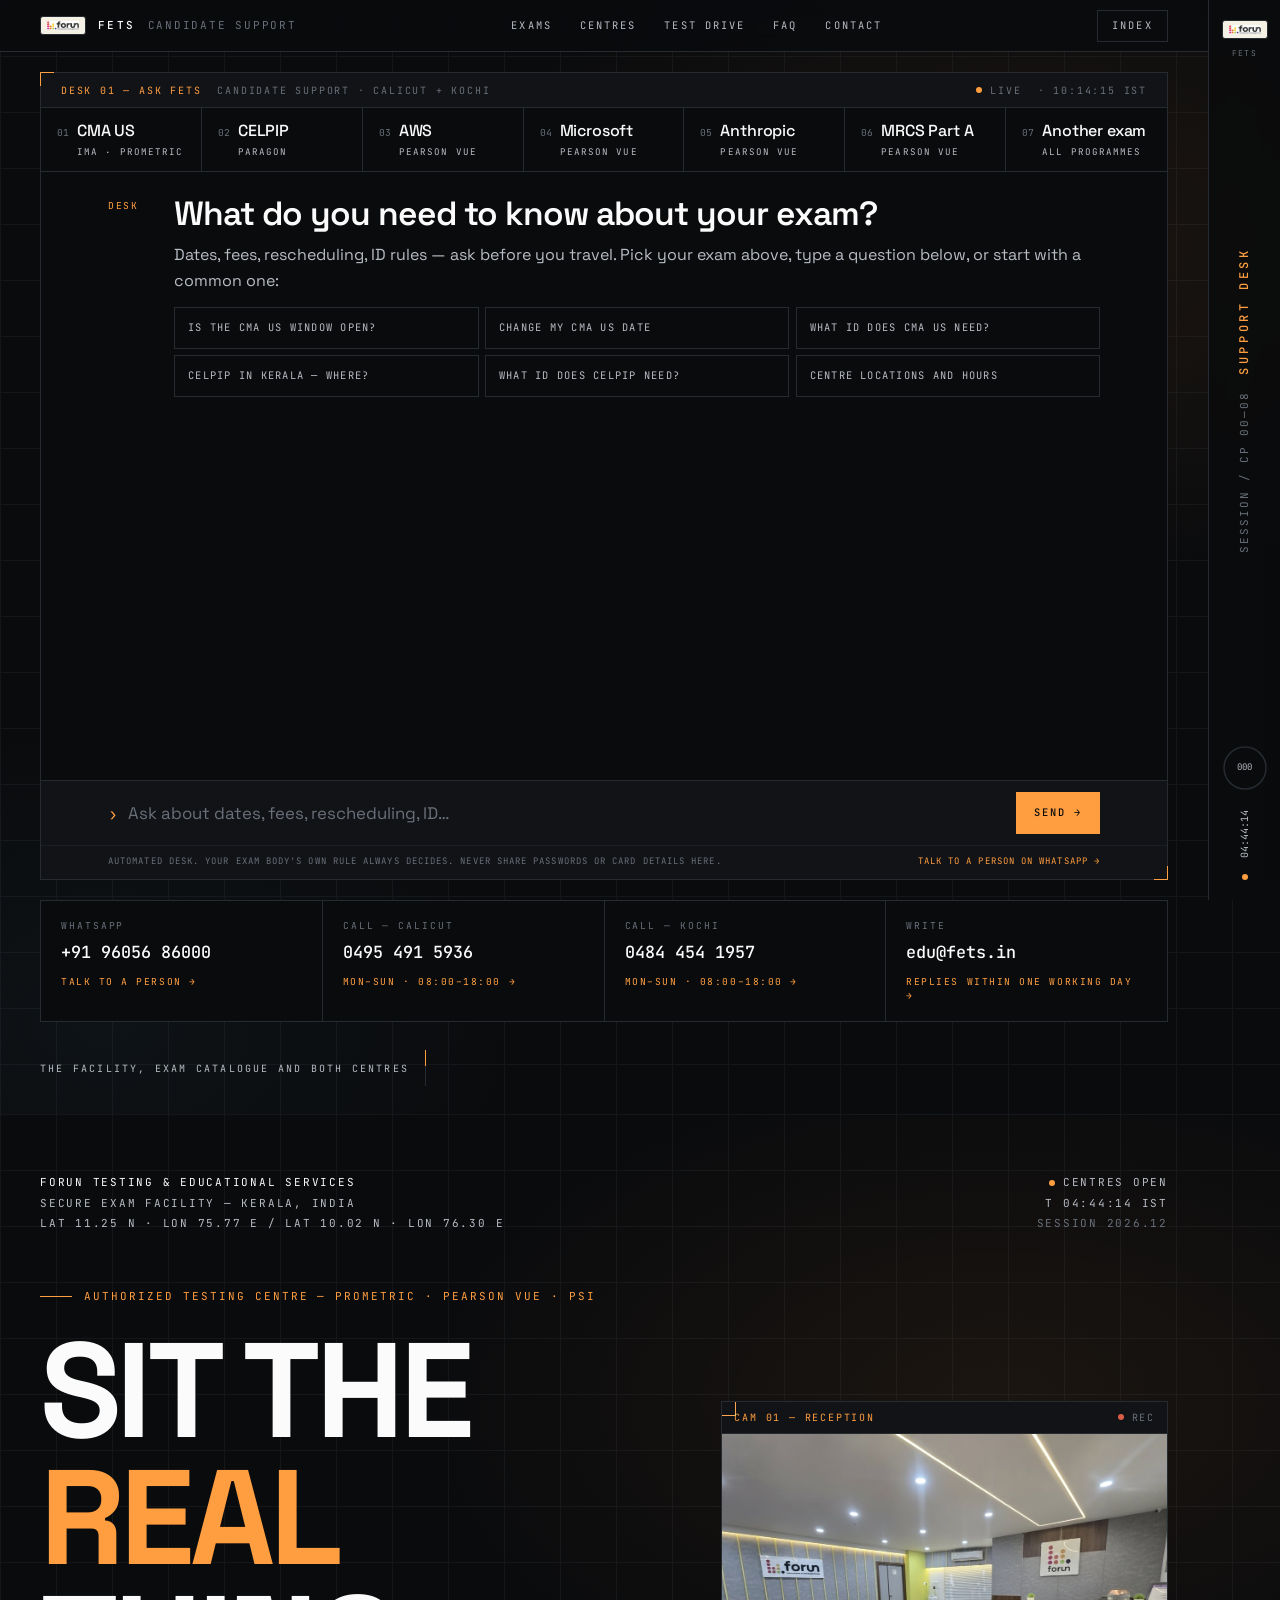
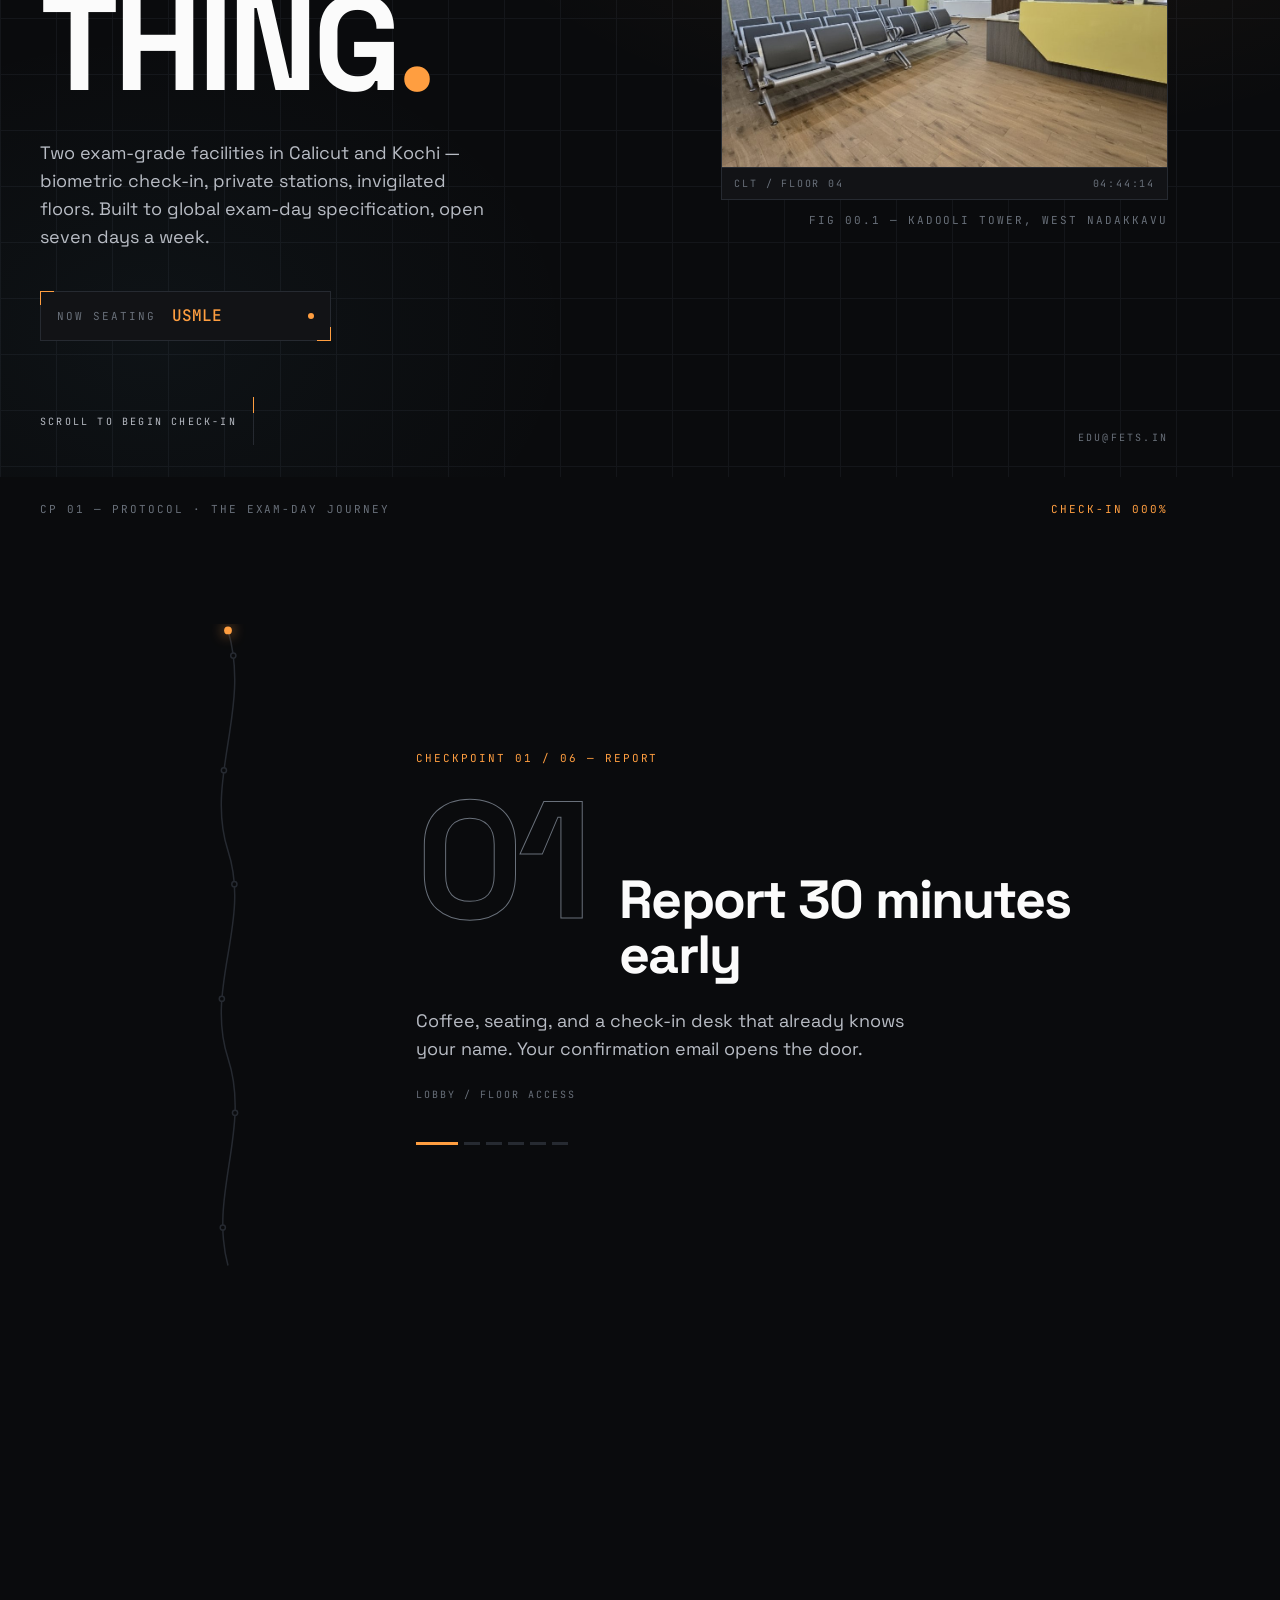
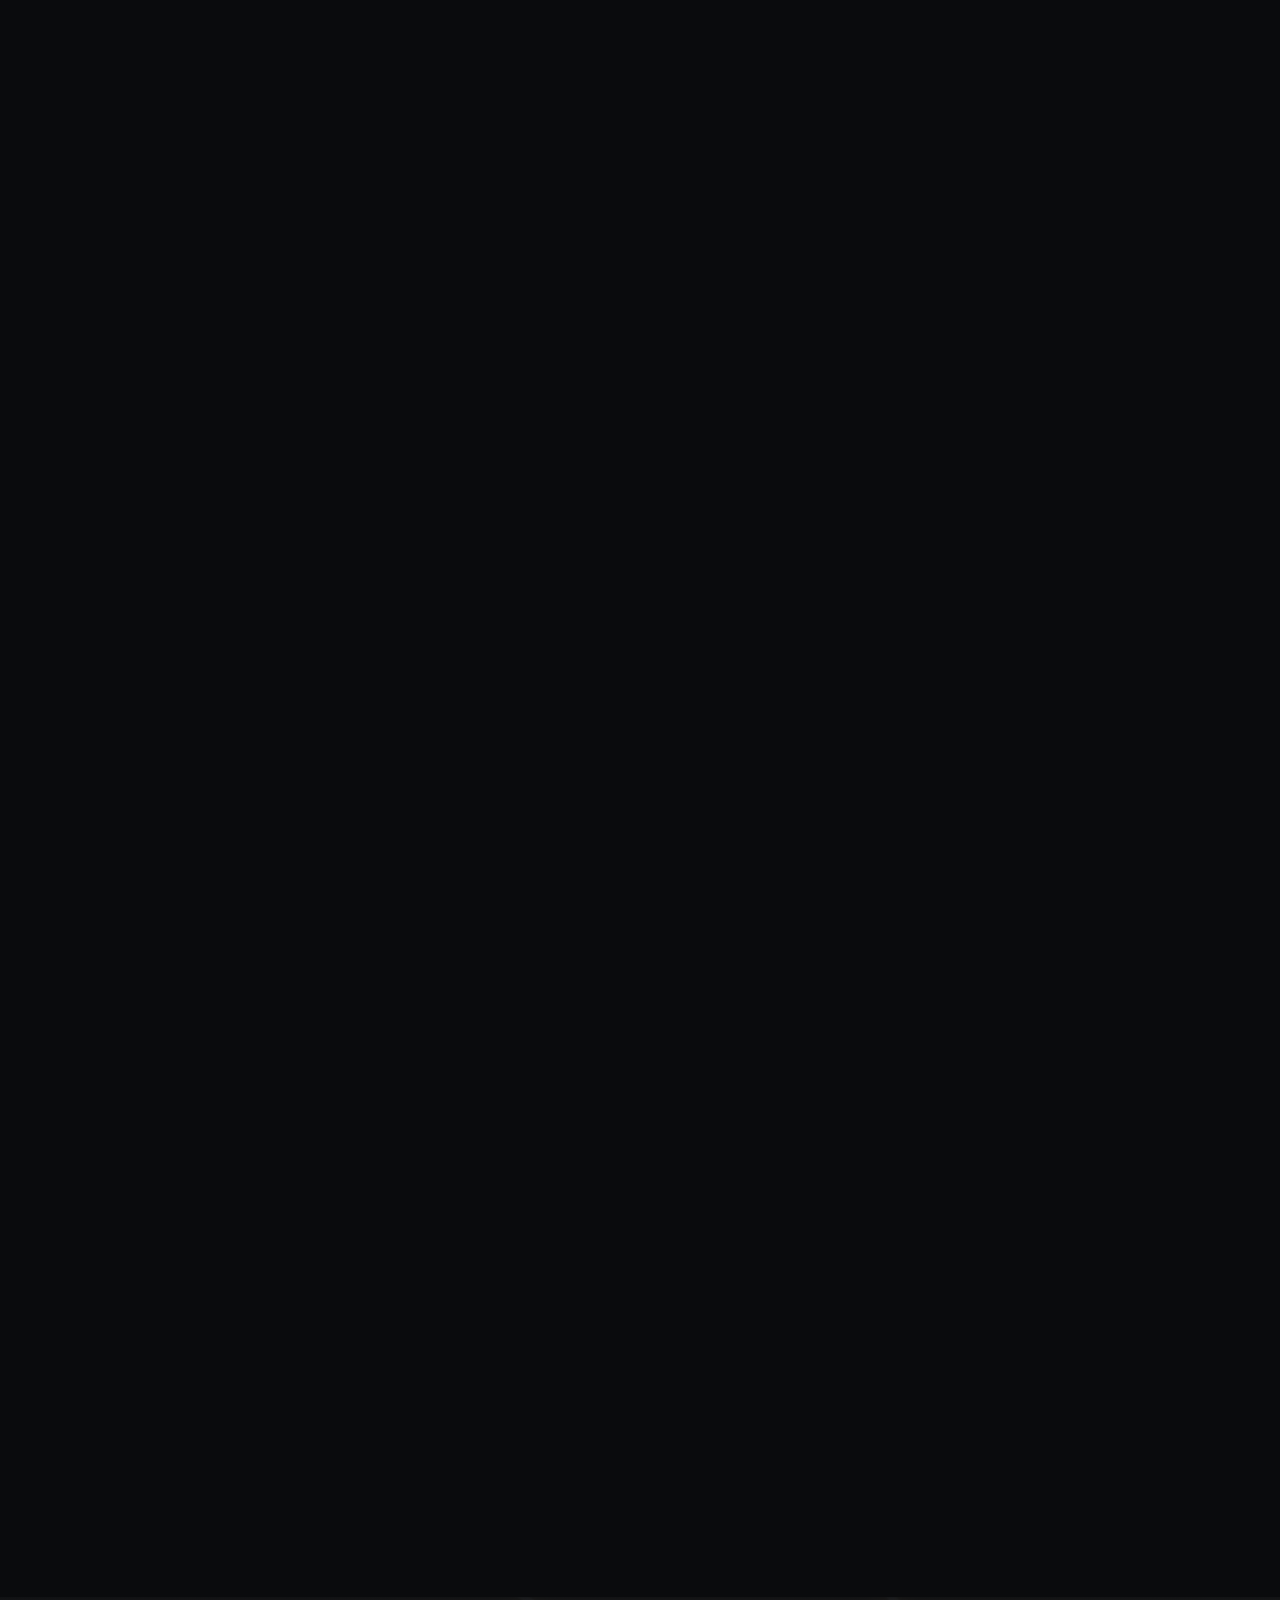
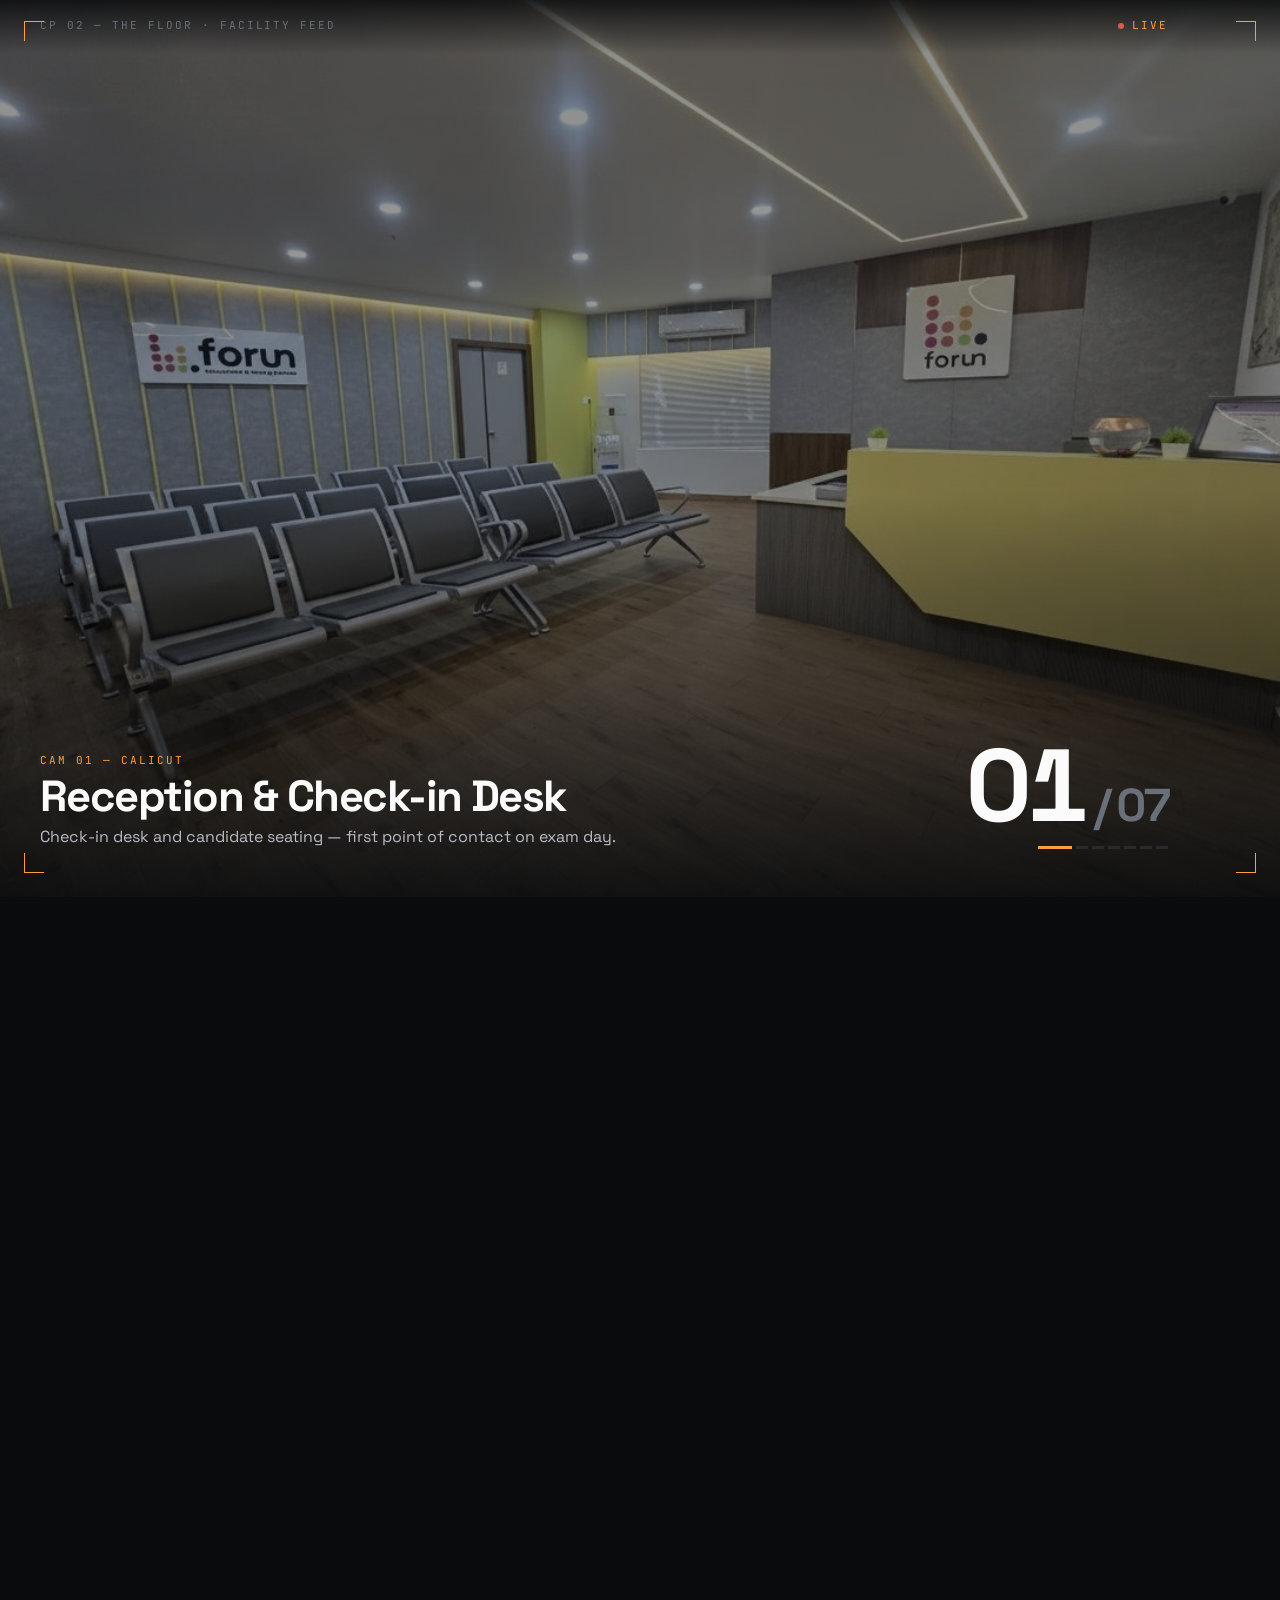
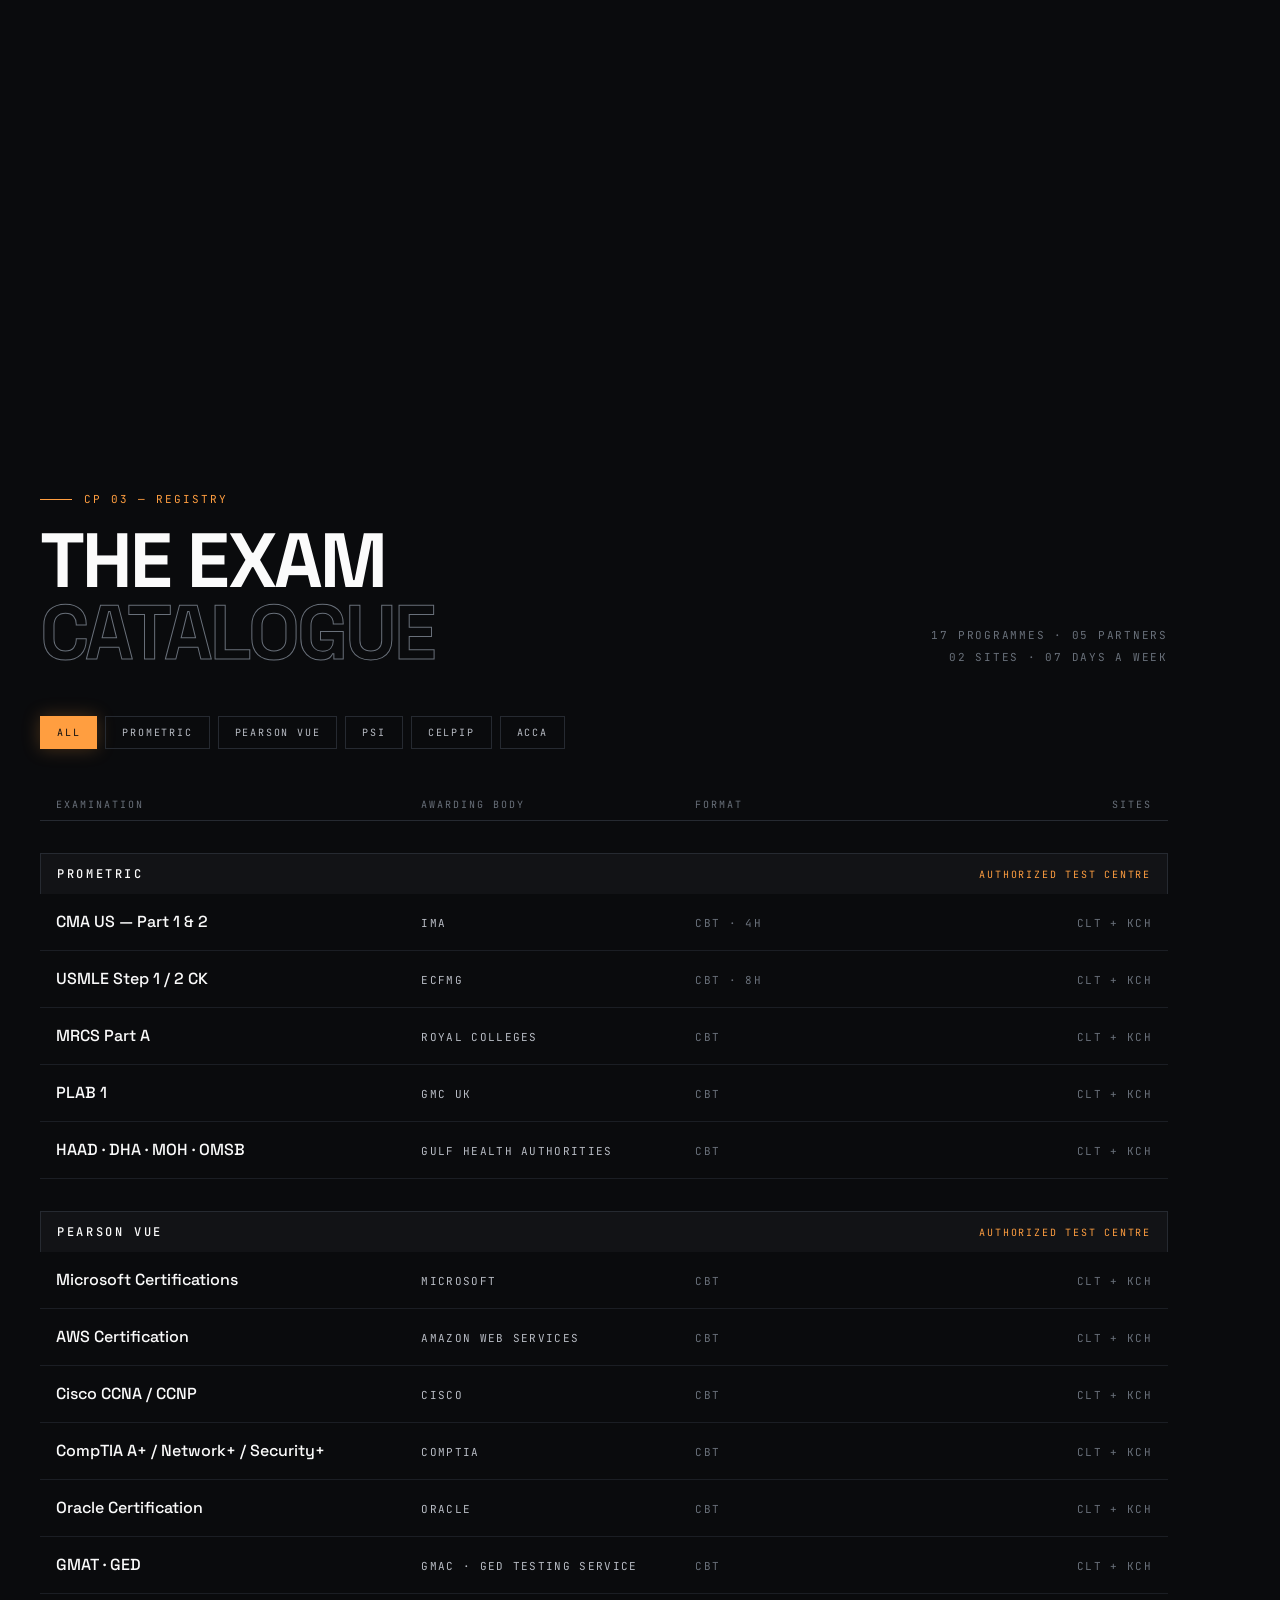
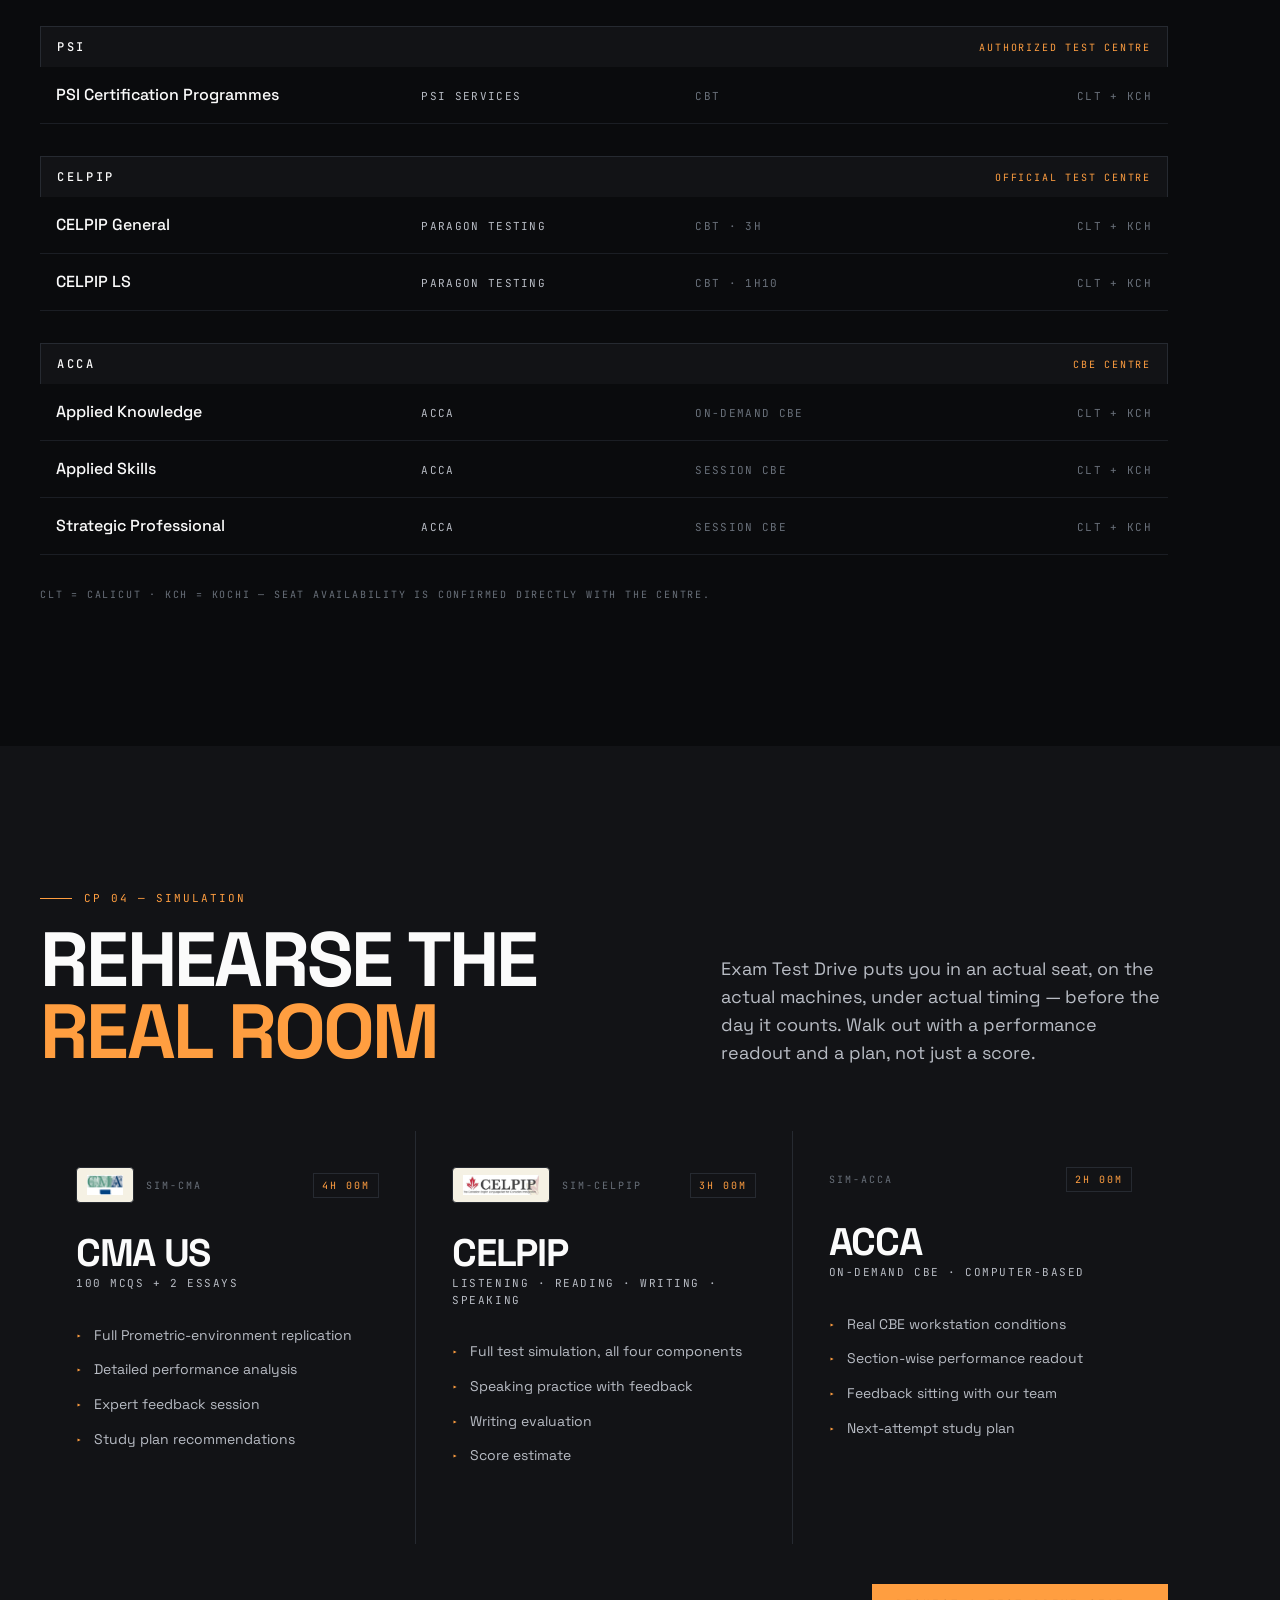
==== commit f9d485e5: "Give the Ask FETS console the whole first screen Remove the "Your exam, answered." hero column. The " ====
--- a/index.html
+++ b/index.html
@@ -69,54 +69,48 @@
       <div class="fd-glow" aria-hidden="true"></div>
 
       <div class="fd-in">
-        <div class="fd-status">
-          <p class="fd-micro fd-sig fd-rule">Candidate support desk<span class="fd-wide">&nbsp;— Calicut · Kochi</span></p>
-          <p class="fd-micro fd-status-r"><span class="fd-dot dot-pulse"></span>Desk online<span class="fd-clock fd-wide" id="fd-clock"></span></p>
-        </div>
+        <h1 class="fd-sr" id="fd-title">FETS candidate support desk — Calicut and Kochi</h1>
 
-        <div class="fd-cols">
-          <div class="fd-lead">
-            <h1 class="display fd-title" id="fd-title">YOUR EXAM,<br /><span>ANSWERED</span><span>.</span></h1>
-            <p class="fd-sub">Dates, fees, rescheduling, ID rules — ask before you travel.<span class="fd-wide"> Answers follow each exam body's published policy, for candidates sitting at FETS Calicut and Kochi.</span></p>
+        <div class="fd-console brackets" id="fd-console" role="region" aria-label="Ask the FETS support desk">
+          <div class="fd-console-h">
+            <span class="fd-sig">Desk 01 — Ask FETS<span class="fd-wide fd-console-sub">Candidate support · Calicut + Kochi</span></span>
+            <span class="fd-console-live"><span class="fd-dot dot-pulse"></span>Live<span class="fd-clock fd-wide" id="fd-clock"></span></span>
+          </div>
 
-            <p class="fd-micro fd-pick">Select your exam</p>
-            <div class="fd-exams" id="fd-exams">
-              <button type="button" class="fd-exam" data-exam="cma-us"><span class="fd-exam-n">01</span><span class="fd-exam-t">CMA US</span><span class="fd-exam-b">IMA · Prometric</span><span class="fd-exam-a" aria-hidden="true">→</span></button>
-              <button type="button" class="fd-exam" data-exam="celpip"><span class="fd-exam-n">02</span><span class="fd-exam-t">CELPIP</span><span class="fd-exam-b">Paragon</span><span class="fd-exam-a" aria-hidden="true">→</span></button>
-              <button type="button" class="fd-exam" data-exam="aws"><span class="fd-exam-n">03</span><span class="fd-exam-t">AWS</span><span class="fd-exam-b">Pearson VUE</span><span class="fd-exam-a" aria-hidden="true">→</span></button>
-              <button type="button" class="fd-exam" data-exam="microsoft"><span class="fd-exam-n">04</span><span class="fd-exam-t">Microsoft</span><span class="fd-exam-b">Pearson VUE</span><span class="fd-exam-a" aria-hidden="true">→</span></button>
-              <button type="button" class="fd-exam" data-exam="anthropic"><span class="fd-exam-n">05</span><span class="fd-exam-t">Anthropic</span><span class="fd-exam-b">Pearson VUE</span><span class="fd-exam-a" aria-hidden="true">→</span></button>
-              <button type="button" class="fd-exam" data-exam="mrcs"><span class="fd-exam-n">06</span><span class="fd-exam-t">MRCS Part A</span><span class="fd-exam-b">Pearson VUE</span><span class="fd-exam-a" aria-hidden="true">→</span></button>
-              <button type="button" class="fd-exam" data-exam="other"><span class="fd-exam-n">07</span><span class="fd-exam-t">Another exam</span><span class="fd-exam-b">Prometric · Pearson VUE · PSI</span><span class="fd-exam-a" aria-hidden="true">→</span></button>
+          <div class="fd-exams" id="fd-exams" role="group" aria-label="Select your exam">
+            <button type="button" class="fd-exam" data-exam="cma-us"><span class="fd-exam-n">01</span><span class="fd-exam-t">CMA US</span><span class="fd-exam-b">IMA · Prometric</span></button>
+            <button type="button" class="fd-exam" data-exam="celpip"><span class="fd-exam-n">02</span><span class="fd-exam-t">CELPIP</span><span class="fd-exam-b">Paragon</span></button>
+            <button type="button" class="fd-exam" data-exam="aws"><span class="fd-exam-n">03</span><span class="fd-exam-t">AWS</span><span class="fd-exam-b">Pearson VUE</span></button>
+            <button type="button" class="fd-exam" data-exam="microsoft"><span class="fd-exam-n">04</span><span class="fd-exam-t">Microsoft</span><span class="fd-exam-b">Pearson VUE</span></button>
+            <button type="button" class="fd-exam" data-exam="anthropic"><span class="fd-exam-n">05</span><span class="fd-exam-t">Anthropic</span><span class="fd-exam-b">Pearson VUE</span></button>
+            <button type="button" class="fd-exam" data-exam="mrcs"><span class="fd-exam-n">06</span><span class="fd-exam-t">MRCS Part A</span><span class="fd-exam-b">Pearson VUE</span></button>
+            <button type="button" class="fd-exam" data-exam="other"><span class="fd-exam-n">07</span><span class="fd-exam-t">Another exam</span><span class="fd-exam-b">All programmes</span></button>
+          </div>
+
+          <div class="fd-log" id="fd-log" role="log" aria-live="polite" aria-relevant="additions" tabindex="0">
+            <div class="fd-msg is-desk">
+              <span class="fd-who">Desk</span>
+              <div class="fd-body">
+                <p class="fd-hello">What do you need to know about your exam?</p>
+                <p>Dates, fees, rescheduling, ID rules — ask before you travel. Pick your exam above, type a question below, or start with a common one:</p>
+                <div class="fd-topics">
+                  <button type="button" class="fd-topic" data-exam="cma-us" data-topic="window">Is the CMA US window open?</button>
+                  <button type="button" class="fd-topic" data-exam="cma-us" data-topic="reschedule">Change my CMA US date</button>
+                  <button type="button" class="fd-topic" data-exam="cma-us" data-topic="id">What ID does CMA US need?</button>
+                  <button type="button" class="fd-topic" data-exam="celpip" data-topic="where">CELPIP in Kerala — where?</button>
+                  <button type="button" class="fd-topic" data-exam="celpip" data-topic="id">What ID does CELPIP need?</button>
+                  <button type="button" class="fd-topic" data-exam="other" data-topic="locations">Centre locations and hours</button>
+                </div>
+              </div>
             </div>
           </div>
 
-          <div class="fd-console brackets" id="fd-console" role="region" aria-label="Ask the FETS support desk">
-            <div class="fd-console-h">
-              <span class="fd-sig">Desk 01 — Ask FETS</span>
-              <span class="fd-console-live"><span class="fd-dot dot-pulse"></span>Live</span>
-            </div>
-            <div class="fd-log" id="fd-log" role="log" aria-live="polite" aria-relevant="additions" tabindex="0">
-              <div class="fd-msg is-desk">
-                <span class="fd-who">Desk</span>
-                <div class="fd-body">
-                  <p>Pick your exam, or type a question below. Common ones:</p>
-                  <div class="fd-topics">
-                    <button type="button" class="fd-topic" data-exam="cma-us" data-topic="window">Is the CMA US window open?</button>
-                    <button type="button" class="fd-topic" data-exam="celpip" data-topic="where">CELPIP in Kerala — where?</button>
-                    <button type="button" class="fd-topic" data-exam="cma-us" data-topic="reschedule">Change my CMA US date</button>
-                    <button type="button" class="fd-topic" data-exam="celpip" data-topic="id">What ID does CELPIP need?</button>
-                  </div>
-                </div>
-              </div>
-            </div>
-            <form class="fd-form" id="fd-form" autocomplete="off">
-              <span class="fd-prompt" aria-hidden="true">›</span>
-              <textarea id="fd-q" class="fd-q" rows="1" maxlength="600" placeholder="Ask about dates, fees, rescheduling, ID…" aria-label="Your question for the support desk"></textarea>
-              <button type="submit" class="fd-send" id="fd-send">Send <span aria-hidden="true">→</span></button>
-            </form>
-            <p class="fd-legal">Automated desk. Your exam body's own rule always decides. Never share passwords or card details here.</p>
-          </div>
+          <form class="fd-form" id="fd-form" autocomplete="off">
+            <span class="fd-prompt" aria-hidden="true">›</span>
+            <textarea id="fd-q" class="fd-q" rows="1" maxlength="600" placeholder="Ask about dates, fees, rescheduling, ID…" aria-label="Your question for the support desk"></textarea>
+            <button type="submit" class="fd-send" id="fd-send">Send <span aria-hidden="true">→</span></button>
+          </form>
+          <p class="fd-legal"><span>Automated desk. Your exam body's own rule always decides. Never share passwords or card details here.</span><a href="https://wa.me/919605686000" target="_blank" rel="noopener">Talk to a person on WhatsApp →</a></p>
         </div>
 
         <div class="fd-lines" aria-label="Reach a person">
--- a/support.css
+++ b/support.css
@@ -2,11 +2,20 @@
    FETS candidate support desk
    Sits above the existing app and borrows its tokens (--bg, --panel,
    --line, --signal, --ink, --mute, --faint, --rail-w, --ease-reveal)
-   and helper classes (.display, .grid-bg, .brackets, .dot-pulse)
-   from the app stylesheet — no new colours, no new typefaces.
+   and helper classes (.grid-bg, .brackets, .dot-pulse) from the app
+   stylesheet — no new colours, no new typefaces.
+
+   The first screen is the Ask FETS console and nothing else: exam
+   picker, conversation, question box. Contact lines and the rest of
+   the site follow below it.
    ============================================================ */
 
-:root { --fd-bar-h: 52px; --fd-mono: "JetBrains Mono", ui-monospace, monospace; }
+:root {
+  --fd-bar-h: 52px;
+  --fd-mono: "JetBrains Mono", ui-monospace, monospace;
+  --fd-measure: 62rem;   /* reading width of the conversation */
+  --fd-gut: 0.9rem;      /* console inner gutter */
+}
 
 .fd-micro {
   font-family: var(--fd-mono);
@@ -20,6 +29,7 @@
 .fd-rule::before { content: ""; width: 2rem; height: 1px; background: var(--signal); flex: none; }
 .fd-wide { display: none; }
 .fd-dot { display: inline-block; width: 6px; height: 6px; border-radius: 50%; background: var(--signal); flex: none; }
+.fd-sr { position: absolute; width: 1px; height: 1px; margin: -1px; padding: 0; overflow: hidden; clip: rect(0 0 0 0); white-space: nowrap; border: 0; }
 
 /* ---------- top bar ---------- */
 .fd-bar {
@@ -92,7 +102,7 @@
 @keyframes fdFade { from { opacity: 0; } to { opacity: 1; } }
 
 /* ---------- desk section ---------- */
-.fd { position: relative; min-height: 100vh; min-height: 100svh; display: flex; overflow: hidden; background: var(--bg); }
+.fd { position: relative; overflow: hidden; background: var(--bg); }
 .fd-grid { position: absolute; inset: 0; opacity: 0.6; }
 .fd-glow {
   position: absolute; inset: 0; pointer-events: none;
@@ -100,68 +110,70 @@
     radial-gradient(900px 520px at 80% 22%, rgba(255, 158, 64, 0.075), transparent 65%),
     radial-gradient(700px 500px at 8% 92%, rgba(95, 168, 199, 0.05), transparent 60%);
 }
-.fd-in {
-  position: relative; z-index: 1; width: 100%;
-  display: flex; flex-direction: column;
-  padding: calc(var(--fd-bar-h) + 1.5rem) 1.25rem 2rem;
-}
-
-.fd-status { display: flex; align-items: center; justify-content: space-between; gap: 1rem; flex-wrap: wrap; }
-.fd-status-r { display: flex; align-items: center; gap: 0.5rem; color: var(--mute); font-variant-numeric: tabular-nums; }
-.fd-clock:not(:empty)::before { content: "·"; margin: 0 0.5rem; color: var(--faint); }
-
-.fd-cols { display: grid; gap: 1.75rem; margin-top: 1.5rem; flex: 1; align-content: start; }
-
-.fd-title { font-weight: 700; font-size: clamp(2.7rem, 11.5vw, 5.75rem); margin: 0; color: var(--ink); }
-.fd-title span { color: var(--signal); }
-.fd-sub { margin: 1rem 0 0; max-width: 30rem; font-size: 1rem; line-height: 1.625; color: var(--mute); }
-
-.fd-pick { margin-top: 1.5rem; color: var(--faint); }
-.fd-exams { margin-top: 0.75rem; display: grid; grid-template-columns: 1fr 1fr; gap: 1px; background: var(--line); border: 1px solid var(--line); }
+.fd-in { position: relative; z-index: 1; padding: calc(var(--fd-bar-h) + 0.6rem) 0.6rem 2rem; }
+
+/* ---------- console: fills the first screen ---------- */
+.fd-console {
+  display: flex; flex-direction: column; min-width: 0;
+  /* viewport minus the top bar, the gap above, and the app's fixed bottom bar on phones */
+  height: calc(100vh - var(--fd-bar-h) - 0.6rem - 68px);
+  height: calc(100svh - var(--fd-bar-h) - 0.6rem - 68px - env(safe-area-inset-bottom, 0px));
+  min-height: 420px;
+  background: var(--panel); border: 1px solid var(--line);
+  scroll-margin-top: calc(var(--fd-bar-h) + 0.6rem);
+}
+.fd-console-h {
+  flex: none; display: flex; align-items: center; justify-content: space-between; gap: 1rem;
+  padding: 0.6rem var(--fd-gut); border-bottom: 1px solid var(--line);
+  font-family: var(--fd-mono); font-size: 0.625rem; letter-spacing: 0.18em; text-transform: uppercase;
+}
+.fd-console-sub { color: var(--faint); margin-left: 1rem; }
+.fd-console-live { display: flex; align-items: center; gap: 0.5rem; color: var(--faint); font-variant-numeric: tabular-nums; }
+.fd-clock:not(:empty)::before { content: "·"; margin: 0 0.5rem; }
+
+/* exam picker: one swipeable row on phones, seven equal cells on desktop */
+.fd-exams {
+  position: relative; flex: none; display: flex; overflow-x: auto;
+  border-bottom: 1px solid var(--line); background: var(--bg);
+  scrollbar-width: none; -webkit-overflow-scrolling: touch;
+  -webkit-mask-image: linear-gradient(90deg, #000 88%, transparent); mask-image: linear-gradient(90deg, #000 88%, transparent);
+}
+.fd-exams::-webkit-scrollbar { display: none; }
 .fd-exam {
-  position: relative; display: grid; grid-template-columns: auto 1fr; align-items: baseline; align-content: center;
-  column-gap: 0.6rem; row-gap: 0.15rem;
-  min-height: 56px; padding: 0.6rem 0.85rem; text-align: left; cursor: pointer;
-  background: var(--bg); border: 0; color: var(--ink);
+  position: relative; flex: 0 0 auto;
+  display: grid; grid-template-columns: auto auto; align-items: baseline; align-content: center;
+  column-gap: 0.5rem; row-gap: 0.15rem;
+  min-height: 48px; padding: 0.55rem 1rem; text-align: left; white-space: nowrap; cursor: pointer;
+  background: transparent; border: 0; border-right: 1px solid var(--line); color: var(--ink);
   transition: background 0.3s;
 }
-.fd-exam:last-child { grid-column: 1 / -1; }
+.fd-exam:last-child { padding-right: 2.5rem; border-right: 0; }
 .fd-exam::before {
-  content: ""; position: absolute; left: 0; top: 0; bottom: 0; width: 2px;
+  content: ""; position: absolute; left: 0; right: 0; bottom: 0; height: 2px;
   background: var(--signal); box-shadow: 0 0 12px rgba(255, 158, 64, 0.6);
   opacity: 0; transition: opacity 0.3s;
 }
 .fd-exam:hover, .fd-exam.is-on { background: var(--panel); }
 .fd-exam:hover::before, .fd-exam.is-on::before { opacity: 1; }
-.fd-exam-n { font-family: var(--fd-mono); font-size: 0.625rem; color: var(--faint); font-variant-numeric: tabular-nums; }
-.fd-exam-t { font-size: 1rem; font-weight: 500; letter-spacing: -0.01em; transition: color 0.3s; }
+.fd-exam-n { font-family: var(--fd-mono); font-size: 0.6rem; color: var(--faint); font-variant-numeric: tabular-nums; }
+.fd-exam-t { font-size: 0.95rem; font-weight: 500; letter-spacing: -0.01em; transition: color 0.3s; }
 .fd-exam:hover .fd-exam-t, .fd-exam.is-on .fd-exam-t { color: var(--signal); }
-.fd-exam-b { grid-column: 2; font-family: var(--fd-mono); font-size: 0.6rem; letter-spacing: 0.12em; text-transform: uppercase; color: var(--mute); }
-.fd-exam-a { display: none; font-family: var(--fd-mono); font-size: 0.8rem; color: var(--signal); }
-
-/* ---------- console ---------- */
-.fd-console {
-  display: flex; flex-direction: column; min-width: 0;
-  background: var(--panel); border: 1px solid var(--line);
-  scroll-margin-top: calc(var(--fd-bar-h) + 0.75rem);
-}
-.fd-console-h {
-  display: flex; align-items: center; justify-content: space-between; gap: 1rem;
-  padding: 0.6rem 0.9rem; border-bottom: 1px solid var(--line);
-  font-family: var(--fd-mono); font-size: 0.625rem; letter-spacing: 0.18em; text-transform: uppercase;
-}
-.fd-console-live { display: flex; align-items: center; gap: 0.5rem; color: var(--faint); }
-
+.fd-exam-b { display: none; grid-column: 2; font-family: var(--fd-mono); font-size: 0.575rem; letter-spacing: 0.12em; text-transform: uppercase; color: var(--mute); }
+
+/* conversation */
 .fd-log {
-  position: relative; flex: 1 1 auto;
-  height: clamp(300px, 56svh, 520px);
+  position: relative; flex: 1 1 0; min-height: 0;
   overflow-y: auto; overscroll-behavior: contain;
-  padding: 0.25rem 1rem; background: var(--bg);
+  padding: 0.25rem var(--fd-gut); background: var(--bg);
   scrollbar-width: thin; scrollbar-color: var(--line) transparent;
 }
 .fd-log:focus-visible { outline: 1px solid var(--signal); outline-offset: -1px; }
 
-.fd-msg { display: grid; grid-template-columns: 2.6rem minmax(0, 1fr); column-gap: 0.75rem; padding: 1rem 0; border-top: 1px solid var(--line-soft); animation: fdIn 0.55s var(--ease-reveal) both; }
+.fd-msg {
+  display: grid; grid-template-columns: 2.6rem minmax(0, 1fr); column-gap: 0.75rem;
+  max-width: var(--fd-measure); margin: 0 auto; padding: 1rem 0;
+  border-top: 1px solid var(--line-soft); animation: fdIn 0.55s var(--ease-reveal) both;
+}
 .fd-msg:first-child { border-top: 0; }
 @keyframes fdIn { from { opacity: 0; transform: translateY(14px); } to { opacity: 1; transform: none; } }
 .fd-who { font-family: var(--fd-mono); font-size: 0.6rem; letter-spacing: 0.18em; text-transform: uppercase; color: var(--faint); padding-top: 0.3rem; }
@@ -182,6 +194,8 @@
 .fd-msg.is-you .fd-body { color: var(--ink); font-weight: 500; }
 .fd-msg.is-err .fd-body { color: #e9a08f; }
 
+.fd-body p.fd-hello { margin: 0.1rem 0 0.6rem; font-size: clamp(1.35rem, 5.6vw, 2.1rem); font-weight: 600; letter-spacing: -0.03em; line-height: 1.1; color: var(--ink); }
+
 .fd-card-h { font-size: 1.05rem; font-weight: 600; color: var(--ink); letter-spacing: -0.01em; }
 .fd-card-h span { display: block; margin-top: 0.15rem; font-family: var(--fd-mono); font-size: 0.6rem; font-weight: 400; letter-spacing: 0.14em; text-transform: uppercase; color: var(--faint); }
 
@@ -210,25 +224,38 @@
 .fd-wait { font-family: var(--fd-mono); font-size: 0.65rem; letter-spacing: 0.18em; text-transform: uppercase; color: var(--faint); }
 .fd-wait::after { content: "█"; margin-left: 0.4rem; color: var(--signal); animation: caret-blink 1.1s steps(1) infinite; }
 
-.fd-form { display: flex; align-items: flex-end; gap: 0.6rem; padding: 0.7rem 0.9rem; border-top: 1px solid var(--line); background: var(--panel); }
+/* question box — aligned to the conversation's reading width */
+.fd-form {
+  flex: none; display: flex; align-items: flex-end; gap: 0.6rem;
+  padding: 0.7rem max(var(--fd-gut), calc((100% - var(--fd-measure)) / 2));
+  border-top: 1px solid var(--line); background: var(--panel);
+}
 .fd-form:focus-within { box-shadow: inset 0 1px 0 var(--signal); }
-.fd-prompt { font-family: var(--fd-mono); font-size: 1.05rem; line-height: 2.3rem; color: var(--signal); }
+.fd-prompt { font-family: var(--fd-mono); font-size: 1.05rem; line-height: 2.5rem; color: var(--signal); }
 .fd-q {
-  flex: 1 1 auto; min-width: 0; min-height: 2.4rem; max-height: 7.5rem; resize: none;
-  padding: 0.5rem 0; border: 0; outline: 0; background: transparent;
-  font-family: "Space Grotesk", system-ui, sans-serif; font-size: 1rem; line-height: 1.45; color: var(--ink);
+  flex: 1 1 auto; min-width: 0; min-height: 2.6rem; max-height: 7.5rem; resize: none;
+  padding: 0.55rem 0; border: 0; outline: 0; background: transparent;
+  font-family: "Space Grotesk", system-ui, sans-serif; font-size: 1.05rem; line-height: 1.45; color: var(--ink);
 }
 .fd-q::placeholder { color: var(--faint); opacity: 1; }
 .fd-send {
-  flex: none; height: 2.4rem; padding: 0 1rem; cursor: pointer; border: 0;
+  flex: none; height: 2.6rem; padding: 0 1.1rem; cursor: pointer; border: 0;
   font-family: var(--fd-mono); font-size: 0.65rem; font-weight: 500; letter-spacing: 0.2em; text-transform: uppercase;
   background: var(--signal); color: #0a0b0d; transition: opacity 0.3s;
 }
 .fd-send:disabled { opacity: 0.35; cursor: not-allowed; }
-.fd-legal { margin: 0; padding: 0.55rem 0.9rem 0.65rem; border-top: 1px solid var(--line-soft); font-family: var(--fd-mono); font-size: 0.56rem; letter-spacing: 0.12em; line-height: 1.7; text-transform: uppercase; color: var(--faint); }
-
-/* ---------- direct lines ---------- */
-.fd-lines { display: grid; grid-template-columns: 1fr 1fr; gap: 1px; margin-top: 1.5rem; background: var(--line); border: 1px solid var(--line); }
+.fd-legal {
+  flex: none; display: flex; justify-content: space-between; gap: 0.4rem 1.5rem; flex-wrap: wrap;
+  margin: 0; padding: 0.5rem max(var(--fd-gut), calc((100% - var(--fd-measure)) / 2)) 0.6rem;
+  border-top: 1px solid var(--line-soft);
+  font-family: var(--fd-mono); font-size: 0.56rem; letter-spacing: 0.12em; line-height: 1.7; text-transform: uppercase; color: var(--faint);
+}
+.fd-legal span { display: none; }
+.fd-legal a { color: var(--signal); text-decoration: none; white-space: nowrap; }
+.fd-legal a:hover { text-decoration: underline; text-underline-offset: 3px; }
+
+/* ---------- direct lines (below the console) ---------- */
+.fd-lines { display: grid; grid-template-columns: 1fr 1fr; gap: 1px; margin-top: 0.6rem; background: var(--line); border: 1px solid var(--line); }
 a.fd-line { display: block; padding: 0.9rem 1rem; background: var(--bg); text-decoration: none; transition: background 0.3s; min-width: 0; }
 .fd-line:hover { background: var(--panel); }
 .fd-line span { display: block; font-family: var(--fd-mono); }
@@ -237,7 +264,7 @@
 .fd-line:hover .fd-line-v { color: var(--signal); }
 .fd-line-n { display: none !important; margin-top: 0.6rem; font-size: 0.6rem; letter-spacing: 0.16em; text-transform: uppercase; color: var(--signal); }
 
-.fd-down { display: flex; align-items: center; gap: 1rem; margin-top: 1.75rem; text-decoration: none; font-family: var(--fd-mono); font-size: 0.625rem; letter-spacing: 0.22em; text-transform: uppercase; color: var(--mute); transition: color 0.3s; }
+.fd-down { display: flex; align-items: center; gap: 1rem; margin: 1.75rem 0.65rem 0; text-decoration: none; font-family: var(--fd-mono); font-size: 0.625rem; letter-spacing: 0.22em; text-transform: uppercase; color: var(--mute); transition: color 0.3s; }
 .fd-down:hover { color: var(--signal); }
 .fd-down-l { position: relative; display: block; width: 1px; height: 2.25rem; overflow: hidden; background: var(--line); flex: none; }
 .fd-down-l i { position: absolute; top: 0; left: 0; width: 1px; height: 1rem; background: var(--signal); animation: fdDrop 1.8s var(--ease-reveal) infinite; }
@@ -255,54 +282,57 @@
 
 /* ---------- keyboard focus ---------- */
 .fd-bar a:focus-visible, .fd-bar button:focus-visible, .fd-index a:focus-visible,
-.fd-exam:focus-visible, .fd-topic:focus-visible, .fd-link:focus-visible,
+.fd-exam:focus-visible, .fd-topic:focus-visible, .fd-link:focus-visible, .fd-legal a:focus-visible,
 .fd-send:focus-visible, .fd-line:focus-visible, .fd-down:focus-visible, .fd-launch:focus-visible {
   outline: 2px solid var(--signal); outline-offset: 2px;
 }
+.fd-exam:focus-visible { outline-offset: -2px; }
 
 /* the app's own hero now follows the desk: give it room under the bar */
 #airlock > header { padding-top: calc(var(--fd-bar-h) + 0.5rem); }
 
 /* ---------- tablet ---------- */
 @media (min-width: 640px) {
+  :root { --fd-gut: 1.25rem; }
   .fd-wide { display: inline; }
+  .fd-in { padding-left: 1.25rem; padding-right: 1.25rem; }
   .fd-topics { grid-template-columns: 1fr 1fr; }
-  .fd-lines { grid-template-columns: repeat(4, 1fr); }
+  .fd-legal span { display: inline; }
+  .fd-lines { grid-template-columns: repeat(4, 1fr); margin-top: 1.25rem; }
   .fd-line-n { display: block !important; }
-}
-
-/* ---------- desktop (the app's fixed rail is on the right from 768px) ---------- */
+  .fd-down { margin-left: 0; }
+}
+
+/* ---------- desktop (the app's fixed rail is on the right from 768px; no bottom bar) ---------- */
 @media (min-width: 768px) {
   .fd-bar { right: var(--rail-w); padding: 0 2.5rem; }
   .fd-index { right: var(--rail-w); padding-left: 2.5rem; padding-right: 2.5rem; }
-  .fd-in { padding: calc(var(--fd-bar-h) + 1.75rem) calc(var(--rail-w) + 2.5rem) 1.75rem 2.5rem; }
+  .fd-in { padding: calc(var(--fd-bar-h) + 1.25rem) calc(var(--rail-w) + 2.5rem) 1.75rem 2.5rem; }
+  .fd-console {
+    height: calc(100vh - var(--fd-bar-h) - 2.5rem);
+    height: calc(100svh - var(--fd-bar-h) - 2.5rem);
+    min-height: 480px;
+    scroll-margin-top: calc(var(--fd-bar-h) + 1.25rem);
+  }
   .fd-launch { right: calc(var(--rail-w) + 1.5rem); bottom: 1.5rem; }
   a.fd-line { padding: 1.1rem 1.25rem; }
   .fd-line-v { font-size: 1.05rem; }
+  .fd-msg { grid-template-columns: 3.4rem minmax(0, 1fr); padding: 1.15rem 0; }
+  .fd-body { font-size: 1rem; }
 }
 @media (min-width: 900px) {
   .fd-nav { display: flex; }
+  .fd-topics { grid-template-columns: repeat(3, 1fr); }
 }
 @media (min-width: 1024px) {
-  .fd-cols { grid-template-columns: minmax(0, 5fr) minmax(0, 7fr); gap: 3rem; margin-top: 2.25rem; align-content: stretch; }
-  .fd-lead { display: flex; flex-direction: column; }
-  .fd-title { font-size: clamp(3.2rem, 5.6vw, 5.75rem); }
-  .fd-pick { margin-top: auto; padding-top: 2rem; }
-  .fd-exams { grid-template-columns: 1fr; background: none; border: 0; border-bottom: 1px solid var(--line); gap: 0; }
-  .fd-exam {
-    grid-template-columns: 2.25rem minmax(0, 1fr) auto 1.25rem; min-height: 0;
-    padding: 0.58rem 0.75rem; background: transparent; border-top: 1px solid var(--line);
-  }
-  .fd-exam:last-child { grid-column: auto; }
-  .fd-exam-t { font-size: 1.1rem; }
-  .fd-exam-b { grid-column: auto; text-align: right; }
-  .fd-exam-a { display: block; text-align: right; opacity: 0; transform: translateX(-6px); transition: opacity 0.3s, transform 0.4s var(--ease-reveal); }
-  .fd-exam:hover .fd-exam-a, .fd-exam.is-on .fd-exam-a { opacity: 1; transform: none; }
-  .fd-log { height: auto; min-height: 340px; flex: 1 1 0; }
-  .fd-console { min-height: 480px; }
+  .fd-exams { display: grid; grid-template-columns: repeat(7, minmax(0, 1fr)); overflow: visible; -webkit-mask-image: none; mask-image: none; }
+  .fd-exam { grid-template-columns: auto minmax(0, 1fr); min-height: 60px; padding: 0.7rem 1rem; white-space: normal; }
+  .fd-exam:last-child { padding-right: 1rem; }
+  .fd-exam-t { font-size: 1rem; }
+  .fd-exam-b { display: block; }
 }
 
 @media (prefers-reduced-motion: reduce) {
-  .fd-bar, .fd-index, .fd-msg, .fd-launch, .fd-exam-a { animation: none !important; transition: none !important; }
+  .fd-bar, .fd-index, .fd-msg, .fd-launch { animation: none !important; transition: none !important; }
   .fd-down-l i, .fd-wait::after { animation: none !important; }
 }
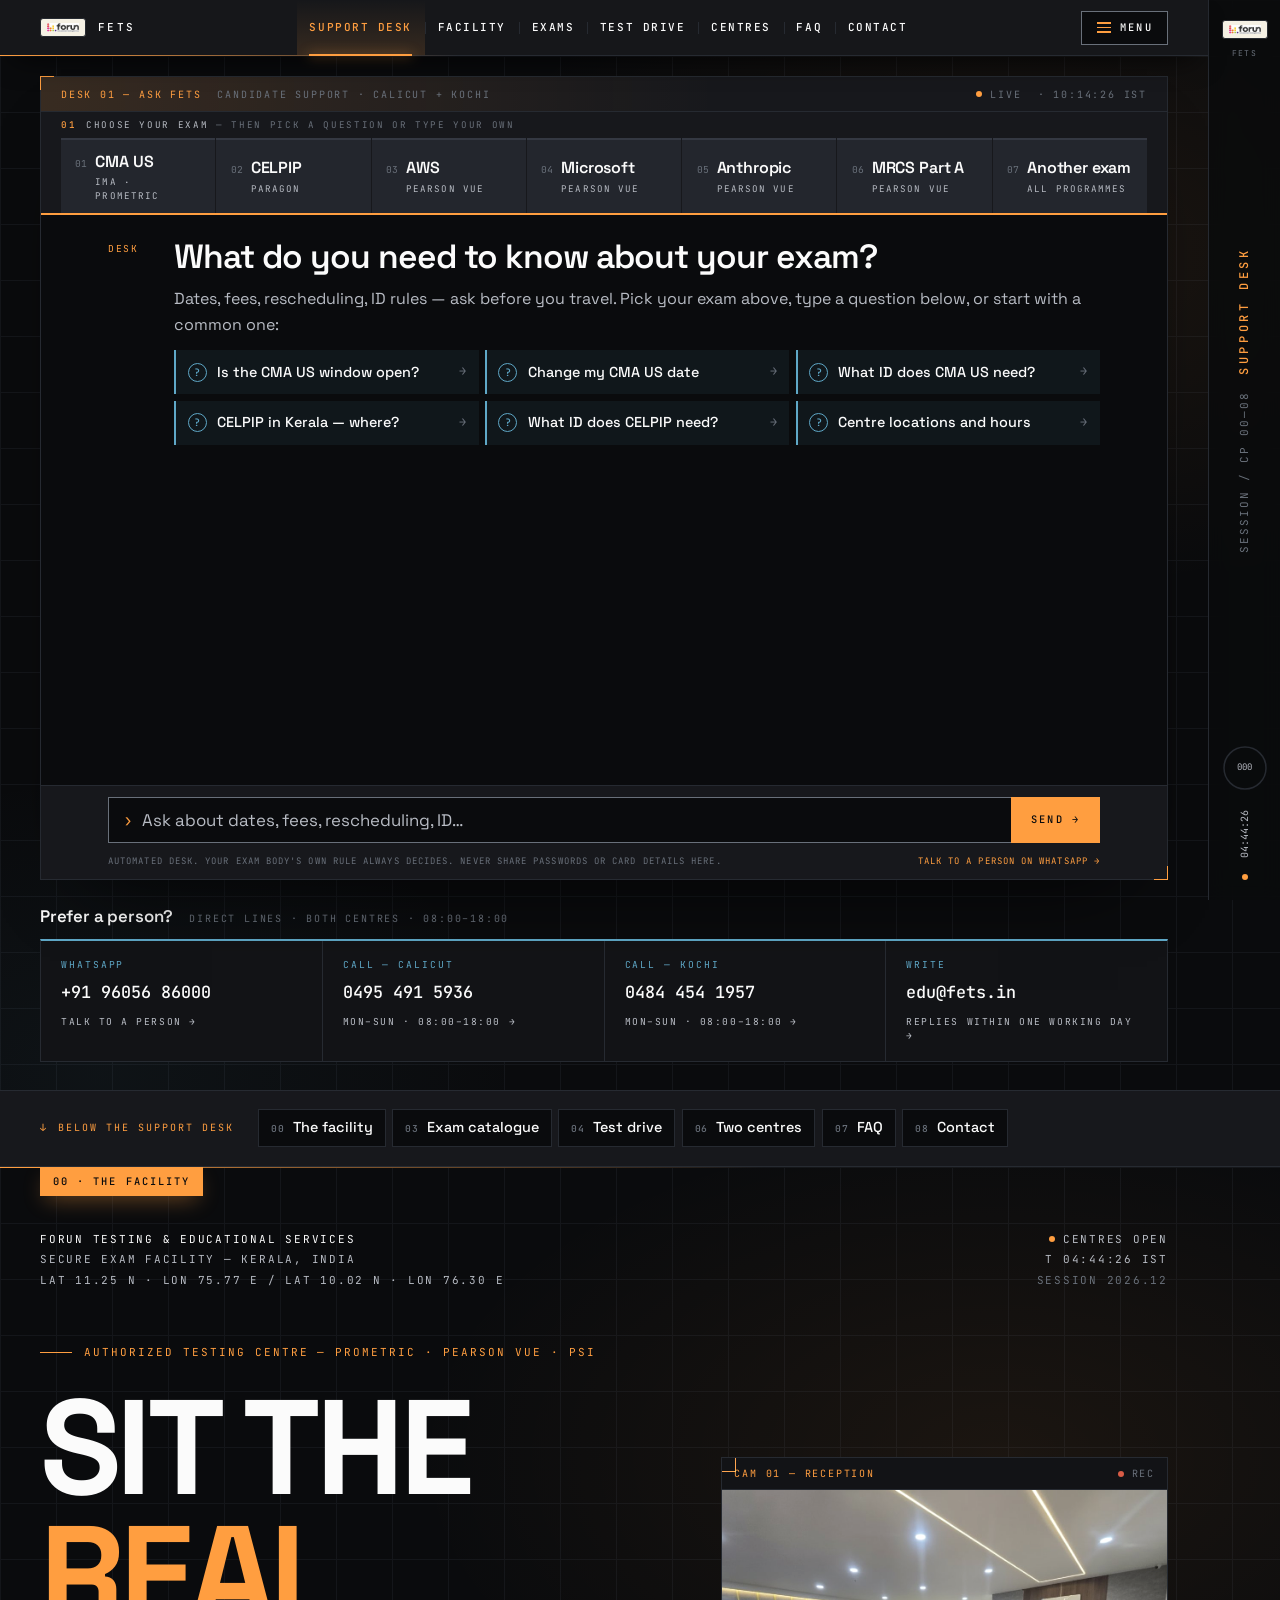
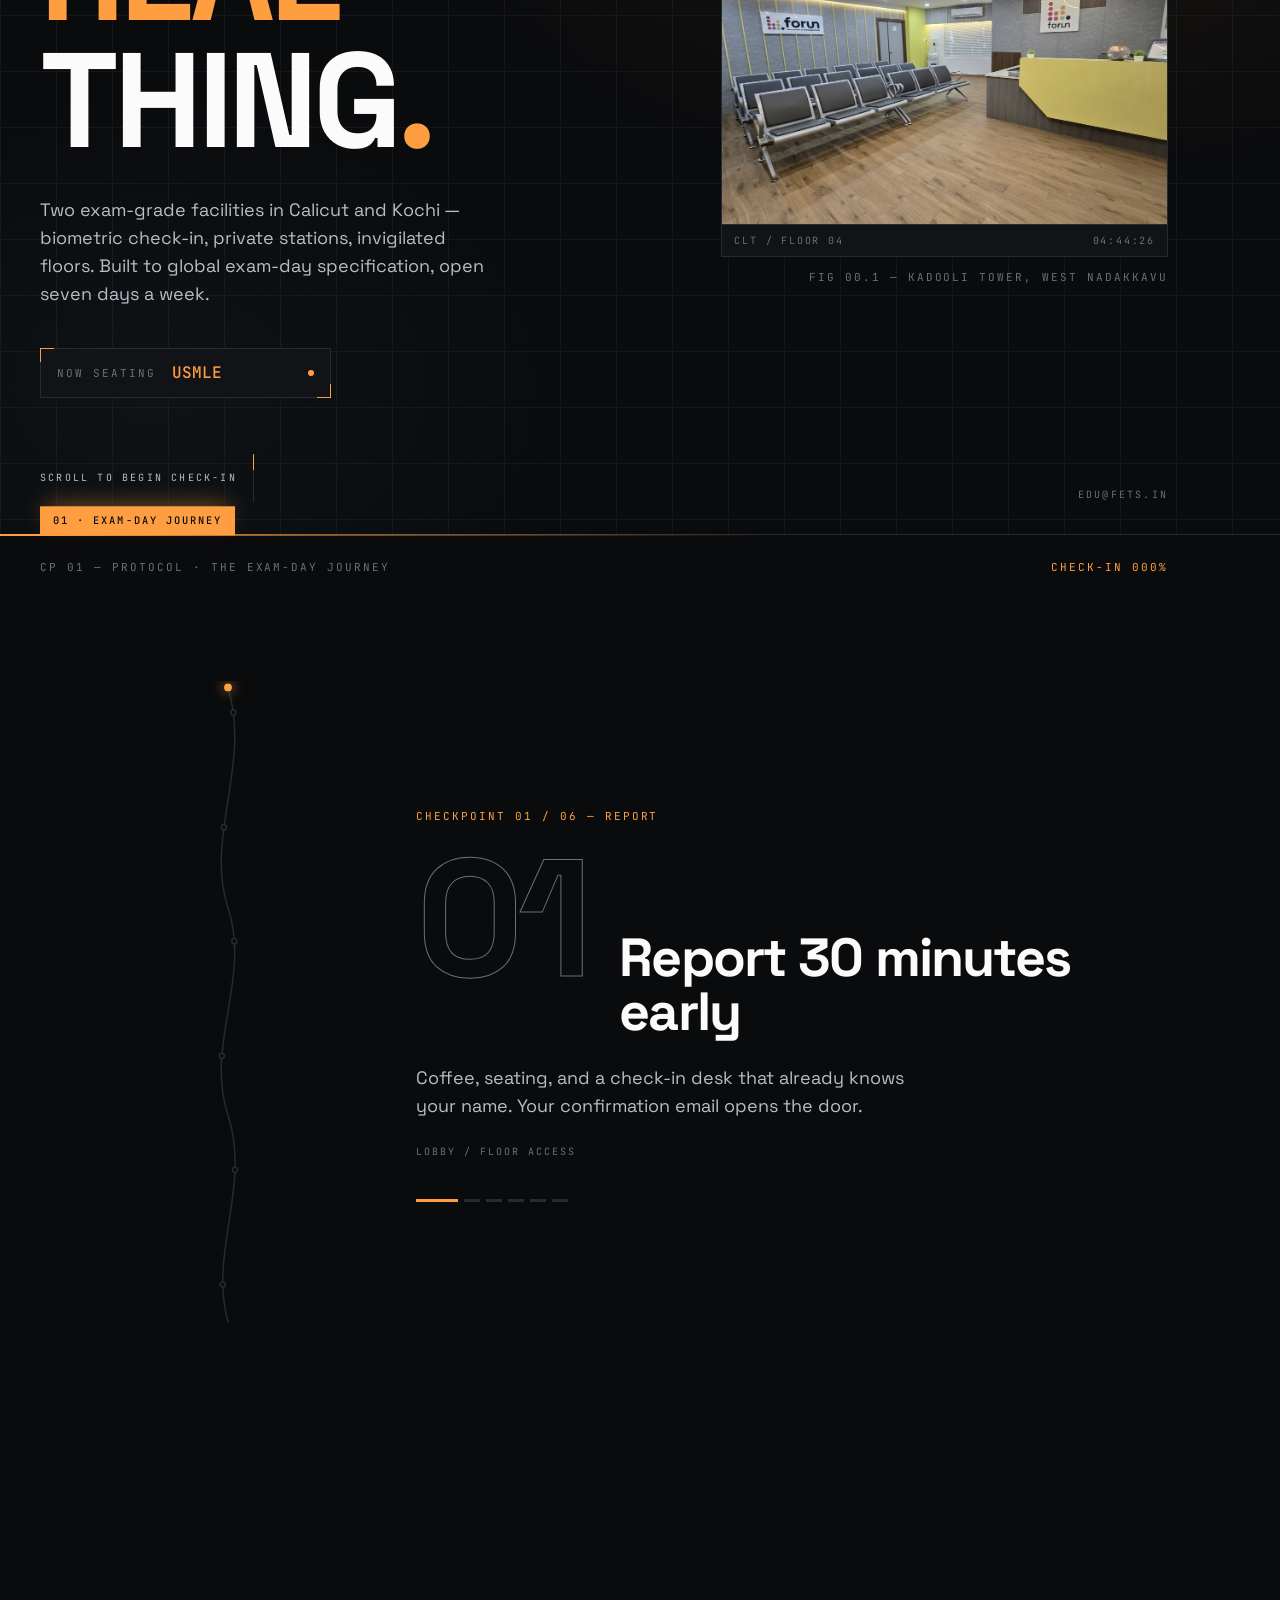
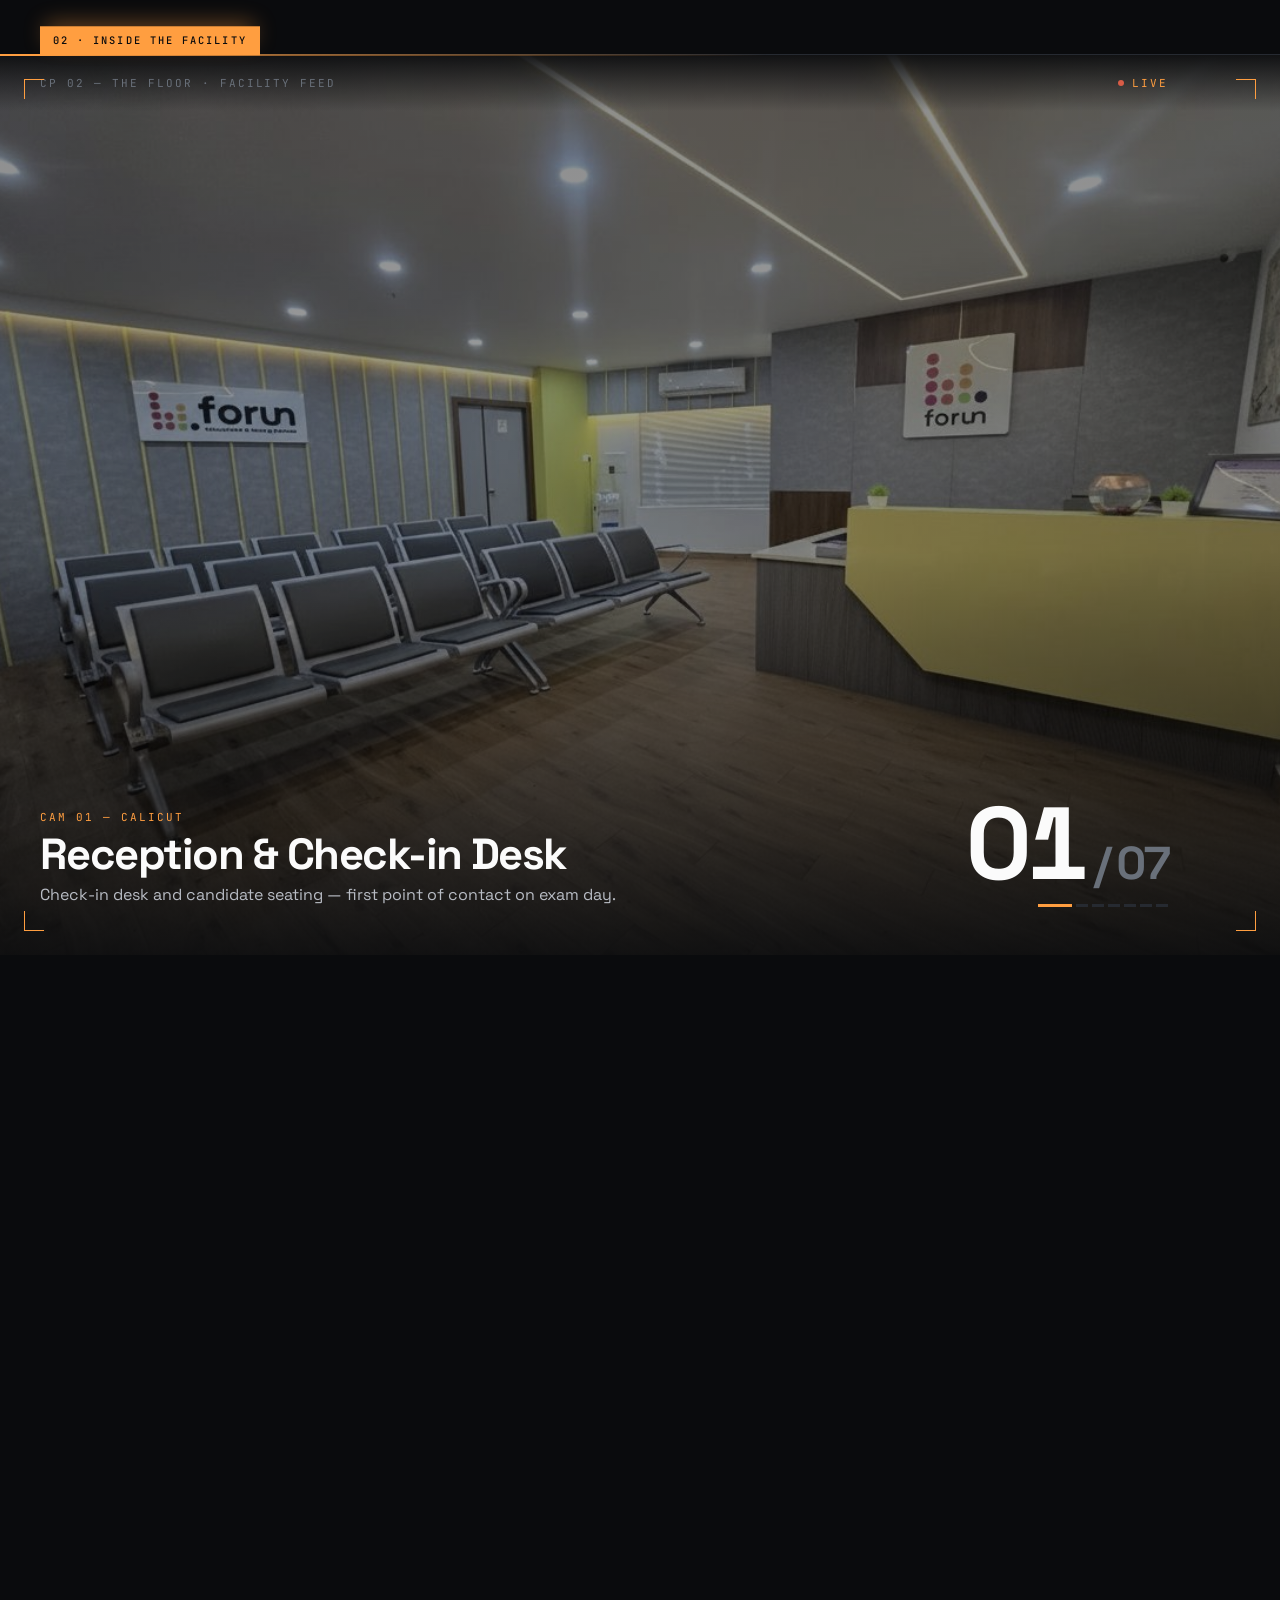
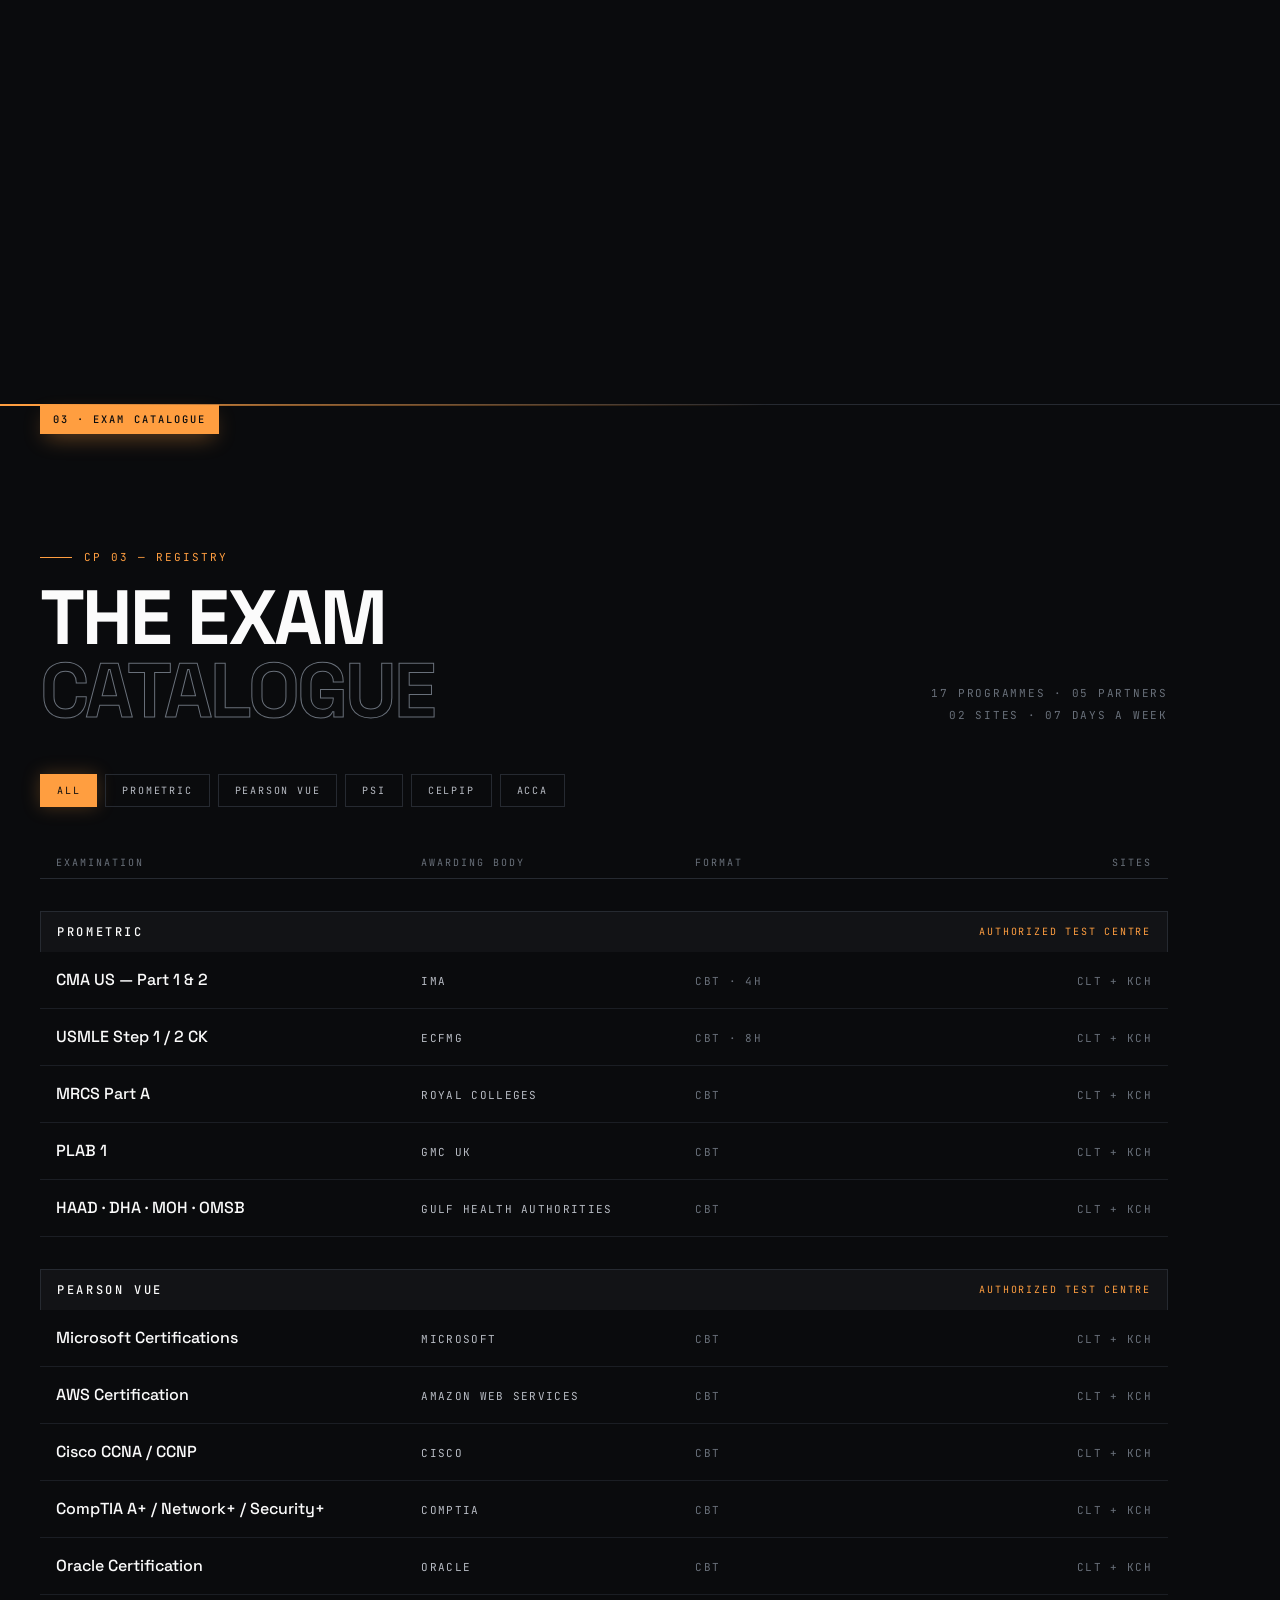
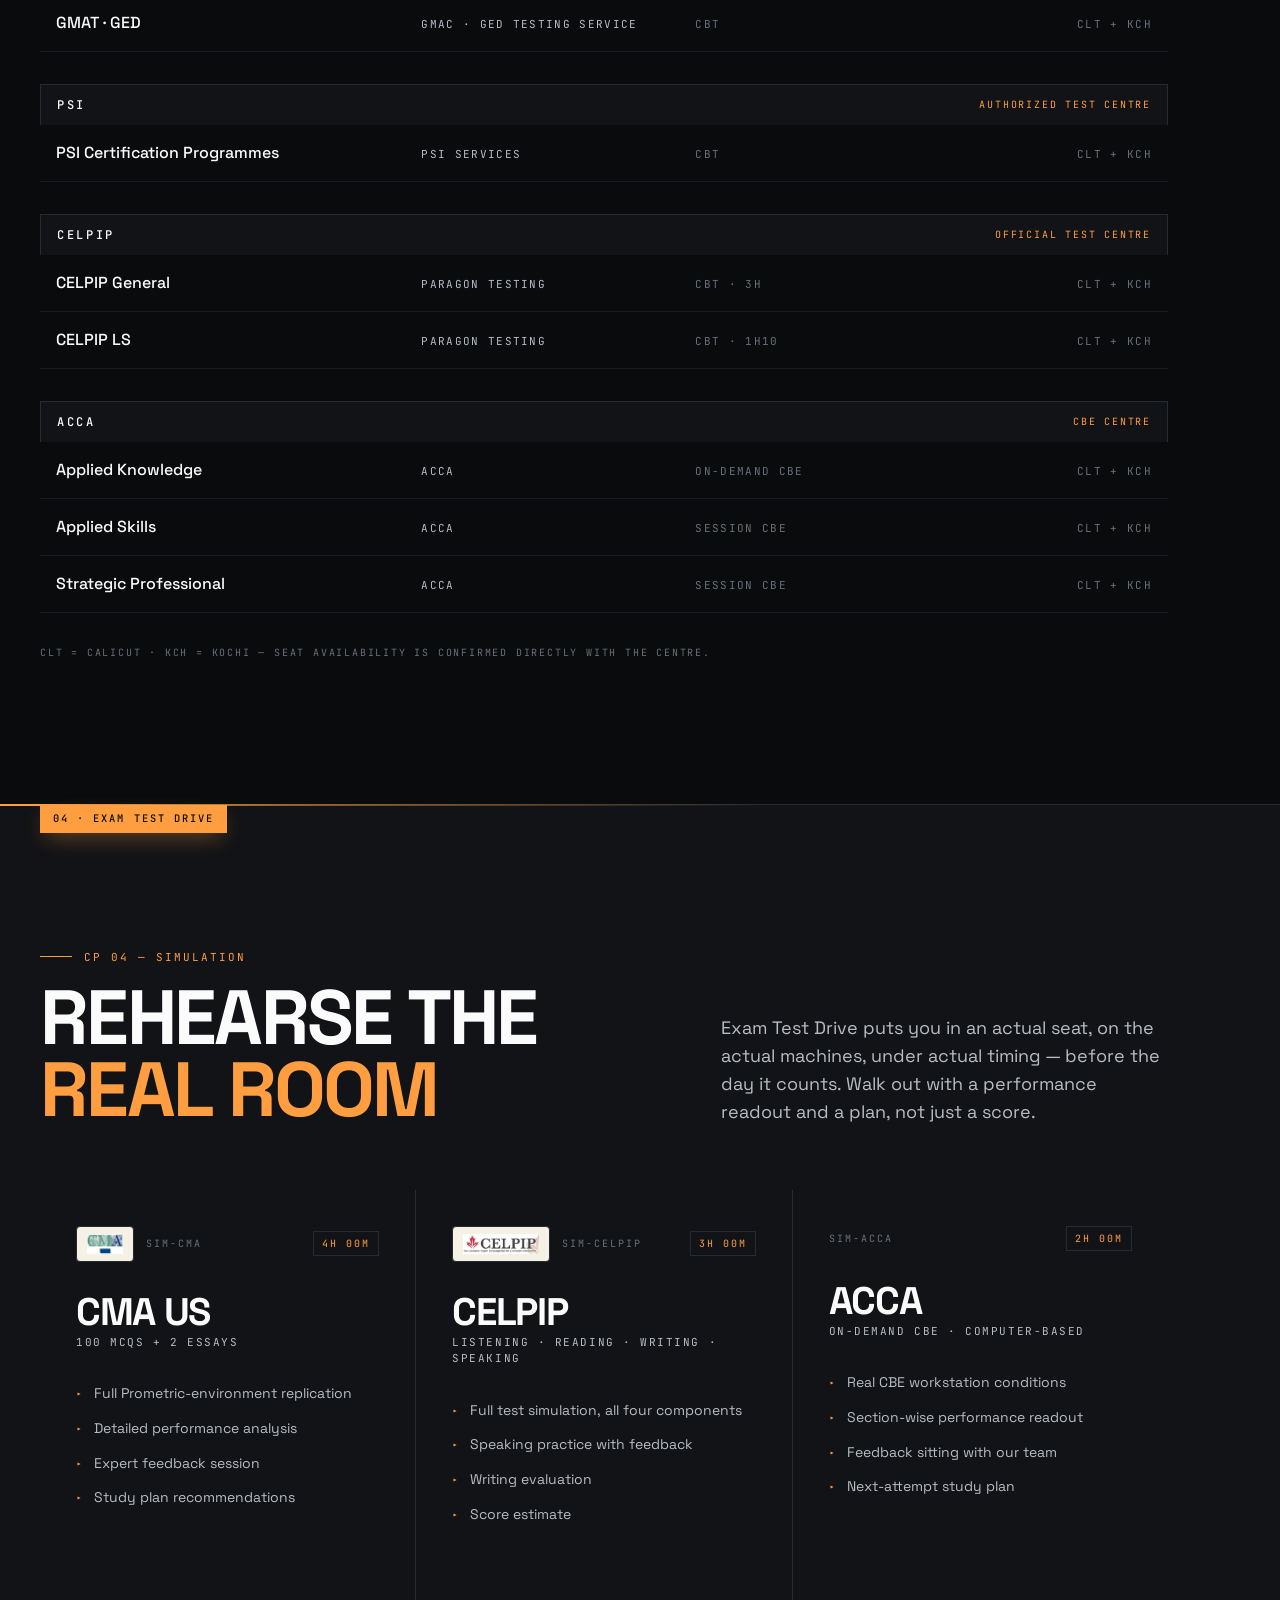
==== commit ac0c8656: "Support desk: make the menu, console parts and section starts tell themselves apart - Menu bar stays" ====
--- a/index.html
+++ b/index.html
@@ -34,15 +34,17 @@
         <span class="fd-brand-t">FETS<i>Candidate support</i></span>
       </a>
       <nav class="fd-nav" aria-label="Site sections">
-        <a href="#registry">Exams</a>
-        <a href="#sites">Centres</a>
-        <a href="#simulation">Test drive</a>
-        <a href="#briefing">FAQ</a>
-        <a href="#contact">Contact</a>
+        <a href="#desk" data-desk-top data-spy="desk" class="is-on">Support desk</a>
+        <a href="#airlock" data-spy="airlock">Facility</a>
+        <a href="#registry" data-spy="registry">Exams</a>
+        <a href="#simulation" data-spy="simulation">Test drive</a>
+        <a href="#sites" data-spy="sites">Centres</a>
+        <a href="#briefing" data-spy="briefing">FAQ</a>
+        <a href="#contact" data-spy="contact">Contact</a>
       </nav>
       <div class="fd-bar-r">
         <button type="button" class="fd-bar-ask" data-desk-focus>Ask the desk</button>
-        <button type="button" class="fd-bar-menu" id="fd-menu-btn" aria-expanded="false" aria-controls="fd-index">Index</button>
+        <button type="button" class="fd-bar-menu" id="fd-menu-btn" aria-expanded="false" aria-controls="fd-index"><span class="fd-burger" aria-hidden="true"><i></i><i></i><i></i></span><span id="fd-menu-t">Menu</span></button>
       </div>
     </header>
 
@@ -77,6 +79,7 @@
             <span class="fd-console-live"><span class="fd-dot dot-pulse"></span>Live<span class="fd-clock fd-wide" id="fd-clock"></span></span>
           </div>
 
+          <p class="fd-zone" aria-hidden="true"><b>01</b>Choose your exam<span class="fd-wide"> — then pick a question or type your own</span></p>
           <div class="fd-exams" id="fd-exams" role="group" aria-label="Select your exam">
             <button type="button" class="fd-exam" data-exam="cma-us"><span class="fd-exam-n">01</span><span class="fd-exam-t">CMA US</span><span class="fd-exam-b">IMA · Prometric</span></button>
             <button type="button" class="fd-exam" data-exam="celpip"><span class="fd-exam-n">02</span><span class="fd-exam-t">CELPIP</span><span class="fd-exam-b">Paragon</span></button>
@@ -106,13 +109,16 @@
           </div>
 
           <form class="fd-form" id="fd-form" autocomplete="off">
-            <span class="fd-prompt" aria-hidden="true">›</span>
-            <textarea id="fd-q" class="fd-q" rows="1" maxlength="600" placeholder="Ask about dates, fees, rescheduling, ID…" aria-label="Your question for the support desk"></textarea>
+            <div class="fd-field">
+              <span class="fd-prompt" aria-hidden="true">›</span>
+              <textarea id="fd-q" class="fd-q" rows="1" maxlength="600" placeholder="Ask about dates, fees, rescheduling, ID…" aria-label="Your question for the support desk"></textarea>
+            </div>
             <button type="submit" class="fd-send" id="fd-send">Send <span aria-hidden="true">→</span></button>
           </form>
           <p class="fd-legal"><span>Automated desk. Your exam body's own rule always decides. Never share passwords or card details here.</span><a href="https://wa.me/919605686000" target="_blank" rel="noopener">Talk to a person on WhatsApp →</a></p>
         </div>
 
+        <p class="fd-lines-h"><b>Prefer a person?</b><span>Direct lines · both centres · 08:00–18:00</span></p>
         <div class="fd-lines" aria-label="Reach a person">
           <a class="fd-line" href="https://wa.me/919605686000" target="_blank" rel="noopener">
             <span class="fd-line-k">WhatsApp</span><span class="fd-line-v">+91 96056 86000</span><span class="fd-line-n">Talk to a person →</span>
@@ -128,11 +134,19 @@
           </a>
         </div>
 
-        <a class="fd-down" href="#airlock">
-          <span>The facility, exam catalogue and both centres</span>
-          <span class="fd-down-l" aria-hidden="true"><i></i></span>
-        </a>
       </div>
+
+      <nav class="fd-next" aria-label="The rest of this site">
+        <p class="fd-next-h"><span aria-hidden="true">↓</span>Below the support desk</p>
+        <div class="fd-next-l">
+          <a href="#airlock"><span>00</span>The facility</a>
+          <a href="#registry"><span>03</span>Exam catalogue</a>
+          <a href="#simulation"><span>04</span>Test drive</a>
+          <a href="#sites"><span>06</span>Two centres</a>
+          <a href="#briefing"><span>07</span>FAQ</a>
+          <a href="#contact"><span>08</span>Contact</a>
+        </div>
+      </nav>
     </section>
 
     <button type="button" class="fd-launch" id="fd-launch" data-desk-focus hidden>Ask the desk <span aria-hidden="true">↑</span></button>
--- a/support.css
+++ b/support.css
@@ -1,20 +1,31 @@
 /* ============================================================
    FETS candidate support desk
    Sits above the existing app and borrows its tokens (--bg, --panel,
-   --line, --signal, --ink, --mute, --faint, --rail-w, --ease-reveal)
-   and helper classes (.grid-bg, .brackets, .dot-pulse) from the app
-   stylesheet — no new colours, no new typefaces.
-
-   The first screen is the Ask FETS console and nothing else: exam
-   picker, conversation, question box. Contact lines and the rest of
-   the site follow below it.
+   --panel-2, --line, --signal, --pass, --ink, --mute, --faint,
+   --rail-w, --ease-reveal) and helper classes (.grid-bg, .brackets,
+   .dot-pulse) — no new colours, no new typefaces.
+
+   One job per look, so nothing is mistaken for something else:
+     menu bar          raised grey bar, white links, orange marker on the
+                       section you are in
+     exam tabs         grey tab strip; the chosen exam is solid orange
+     questions         blue-edged rows with a "?" — things you can ask
+     official links    orange outlined buttons — things that leave the site
+     open days         orange-headed data card
+     your message      grey block; the desk's answer is plain text
+     question box      a dark field with an orange edge when in use
+     direct lines      blue-topped strip under the console
+     section starts    a full-width line with an orange numbered tab
    ============================================================ */
 
 :root {
-  --fd-bar-h: 52px;
+  --fd-bar-h: 56px;
   --fd-mono: "JetBrains Mono", ui-monospace, monospace;
   --fd-measure: 62rem;   /* reading width of the conversation */
   --fd-gut: 0.9rem;      /* console inner gutter */
+  --fd-ask: rgba(95, 168, 199, 0.08);     /* --pass, as a surface */
+  --fd-ask-hi: rgba(95, 168, 199, 0.18);
+  --fd-tab-hi: #23262d;                   /* one step above --panel-2 */
 }
 
 .fd-micro {
@@ -31,19 +42,22 @@
 .fd-dot { display: inline-block; width: 6px; height: 6px; border-radius: 50%; background: var(--signal); flex: none; }
 .fd-sr { position: absolute; width: 1px; height: 1px; margin: -1px; padding: 0; overflow: hidden; clip: rect(0 0 0 0); white-space: nowrap; border: 0; }
 
-/* ---------- top bar ---------- */
+/* ---------- menu bar: always on screen ---------- */
 .fd-bar {
   position: fixed; top: 0; left: 0; right: 0; z-index: 60;
   height: var(--fd-bar-h);
-  display: flex; align-items: center; justify-content: space-between; gap: 1rem;
+  display: flex; align-items: stretch; justify-content: space-between; gap: 1rem;
   padding: 0 1.25rem;
-  background: rgba(10, 11, 13, 0.86);
-  -webkit-backdrop-filter: blur(10px); backdrop-filter: blur(10px);
+  background: rgba(23, 24, 28, 0.96);
+  -webkit-backdrop-filter: blur(12px); backdrop-filter: blur(12px);
   border-bottom: 1px solid var(--line);
-  transition: transform 0.45s var(--ease-reveal);
-}
-.fd-bar.is-away { transform: translateY(-101%); }
-.fd-bar:focus-within { transform: none; }
+  box-shadow: 0 14px 30px -14px rgba(0, 0, 0, 0.85);
+}
+/* orange hairline that starts at the logo and fades out */
+.fd-bar::after {
+  content: ""; position: absolute; left: 0; right: 0; bottom: -1px; height: 1px; pointer-events: none;
+  background: linear-gradient(90deg, var(--signal), rgba(255, 158, 64, 0) 38%);
+}
 
 .fd-brand { display: flex; align-items: center; gap: 0.75rem; text-decoration: none; color: var(--ink); min-width: 0; }
 .fd-logo {
@@ -58,23 +72,43 @@
 }
 .fd-brand-t i { font-style: normal; font-weight: 400; color: var(--faint); margin-left: 0.75rem; letter-spacing: 0.16em; }
 
-.fd-nav { display: none; align-items: center; gap: 1.75rem; }
-.fd-nav a, .fd-bar-menu {
-  font-family: var(--fd-mono); font-size: 0.65rem; letter-spacing: 0.2em; text-transform: uppercase;
-  color: var(--mute); text-decoration: none; transition: color 0.3s;
-}
-.fd-nav a:hover, .fd-bar-menu:hover { color: var(--signal); }
+.fd-nav { display: none; align-items: stretch; }
+.fd-nav a {
+  position: relative; display: flex; align-items: center; padding: 0 0.8rem;
+  font-family: var(--fd-mono); font-size: 0.69rem; font-weight: 500; letter-spacing: 0.14em; text-transform: uppercase;
+  color: var(--ink); text-decoration: none; white-space: nowrap;
+  transition: color 0.25s, background 0.25s;
+}
+.fd-nav a + a::before { content: ""; position: absolute; left: 0; top: 50%; width: 1px; height: 12px; margin-top: -6px; background: var(--line); }
+.fd-nav a::after {
+  content: ""; position: absolute; left: 0.8rem; right: 0.8rem; bottom: -1px; height: 2px;
+  background: var(--signal); box-shadow: 0 0 12px rgba(255, 158, 64, 0.7);
+  transform: scaleX(0); transform-origin: left; transition: transform 0.35s var(--ease-reveal);
+}
+.fd-nav a:hover { color: var(--signal); }
+.fd-nav a:hover::after, .fd-nav a.is-on::after { transform: scaleX(1); }
+.fd-nav a.is-on { color: var(--signal); background: linear-gradient(180deg, rgba(255, 158, 64, 0), var(--signal-dim)); }
 
 .fd-bar-r { display: flex; align-items: center; gap: 0.5rem; flex: none; }
 .fd-bar-ask, .fd-bar-menu {
-  height: 32px; padding: 0 0.9rem; cursor: pointer;
-  font-family: var(--fd-mono); font-size: 0.65rem; letter-spacing: 0.2em; text-transform: uppercase;
+  height: 34px; padding: 0 0.9rem; cursor: pointer;
+  font-family: var(--fd-mono); font-size: 0.65rem; font-weight: 500; letter-spacing: 0.2em; text-transform: uppercase;
   border: 1px solid var(--line); background: transparent;
 }
-.fd-bar-ask { display: none; border-color: var(--signal); color: var(--signal); transition: background 0.3s, color 0.3s; }
-.fd-bar-ask:hover { background: var(--signal); color: #0a0b0d; }
+.fd-bar-ask { display: none; border-color: var(--signal); background: var(--signal); color: #0a0b0d; transition: opacity 0.3s; }
+.fd-bar-ask:hover { opacity: 0.85; }
 .fd-bar.is-off-desk .fd-bar-ask { display: inline-block; }
-.fd-bar-menu[aria-expanded="true"] { border-color: var(--signal); color: var(--signal); }
+.fd-bar-menu {
+  display: inline-flex; align-items: center; gap: 0.6rem;
+  color: var(--ink); background: var(--bg); border-color: var(--faint);
+  transition: color 0.25s, border-color 0.25s;
+}
+.fd-burger { display: grid; gap: 3px; width: 14px; }
+.fd-burger i { display: block; height: 1.5px; background: var(--signal); transition: transform 0.3s var(--ease-reveal), opacity 0.2s; }
+.fd-bar-menu:hover, .fd-bar-menu[aria-expanded="true"] { border-color: var(--signal); color: var(--signal); }
+.fd-bar-menu[aria-expanded="true"] .fd-burger i:nth-child(1) { transform: translateY(4.5px) rotate(45deg); }
+.fd-bar-menu[aria-expanded="true"] .fd-burger i:nth-child(2) { opacity: 0; }
+.fd-bar-menu[aria-expanded="true"] .fd-burger i:nth-child(3) { transform: translateY(-4.5px) rotate(-45deg); }
 
 /* ---------- index overlay ---------- */
 .fd-index {
@@ -115,26 +149,40 @@
 /* ---------- console: fills the first screen ---------- */
 .fd-console {
   display: flex; flex-direction: column; min-width: 0;
-  /* viewport minus the top bar, the gap above, and the app's fixed bottom bar on phones */
+  /* viewport minus the menu bar, the gap above, and the app's fixed bottom bar on phones */
   height: calc(100vh - var(--fd-bar-h) - 0.6rem - 68px);
   height: calc(100svh - var(--fd-bar-h) - 0.6rem - 68px - env(safe-area-inset-bottom, 0px));
-  min-height: 420px;
+  min-height: 440px;
   background: var(--panel); border: 1px solid var(--line);
+  box-shadow: 0 40px 80px -50px rgba(0, 0, 0, 0.95);
   scroll-margin-top: calc(var(--fd-bar-h) + 0.6rem);
 }
+
+/* title strip — orange wash */
 .fd-console-h {
   flex: none; display: flex; align-items: center; justify-content: space-between; gap: 1rem;
   padding: 0.6rem var(--fd-gut); border-bottom: 1px solid var(--line);
+  background: linear-gradient(90deg, var(--signal-dim), rgba(255, 158, 64, 0) 60%), var(--panel-2);
   font-family: var(--fd-mono); font-size: 0.625rem; letter-spacing: 0.18em; text-transform: uppercase;
 }
 .fd-console-sub { color: var(--faint); margin-left: 1rem; }
 .fd-console-live { display: flex; align-items: center; gap: 0.5rem; color: var(--faint); font-variant-numeric: tabular-nums; }
 .fd-clock:not(:empty)::before { content: "·"; margin: 0 0.5rem; }
 
-/* exam picker: one swipeable row on phones, seven equal cells on desktop */
+/* step label above the tabs */
+.fd-zone {
+  flex: none; margin: 0; padding: 0.4rem var(--fd-gut) 0.35rem;
+  background: var(--panel-2);
+  font-family: var(--fd-mono); font-size: 0.575rem; letter-spacing: 0.18em; text-transform: uppercase; color: var(--mute);
+}
+.fd-zone b { margin-right: 0.6rem; font-weight: 500; color: var(--signal); }
+.fd-zone span { color: var(--faint); }
+
+/* exam tabs: one swipeable row on phones, seven equal tabs on desktop */
 .fd-exams {
-  position: relative; flex: none; display: flex; overflow-x: auto;
-  border-bottom: 1px solid var(--line); background: var(--bg);
+  position: relative; flex: none; display: flex; gap: 1px; overflow-x: auto;
+  padding: 0 0 0 var(--fd-gut);
+  border-bottom: 2px solid var(--signal); background: var(--panel-2);
   scrollbar-width: none; -webkit-overflow-scrolling: touch;
   -webkit-mask-image: linear-gradient(90deg, #000 88%, transparent); mask-image: linear-gradient(90deg, #000 88%, transparent);
 }
@@ -143,27 +191,23 @@
   position: relative; flex: 0 0 auto;
   display: grid; grid-template-columns: auto auto; align-items: baseline; align-content: center;
   column-gap: 0.5rem; row-gap: 0.15rem;
-  min-height: 48px; padding: 0.55rem 1rem; text-align: left; white-space: nowrap; cursor: pointer;
-  background: transparent; border: 0; border-right: 1px solid var(--line); color: var(--ink);
-  transition: background 0.3s;
-}
-.fd-exam:last-child { padding-right: 2.5rem; border-right: 0; }
-.fd-exam::before {
-  content: ""; position: absolute; left: 0; right: 0; bottom: 0; height: 2px;
-  background: var(--signal); box-shadow: 0 0 12px rgba(255, 158, 64, 0.6);
-  opacity: 0; transition: opacity 0.3s;
-}
-.fd-exam:hover, .fd-exam.is-on { background: var(--panel); }
-.fd-exam:hover::before, .fd-exam.is-on::before { opacity: 1; }
-.fd-exam-n { font-family: var(--fd-mono); font-size: 0.6rem; color: var(--faint); font-variant-numeric: tabular-nums; }
-.fd-exam-t { font-size: 0.95rem; font-weight: 500; letter-spacing: -0.01em; transition: color 0.3s; }
-.fd-exam:hover .fd-exam-t, .fd-exam.is-on .fd-exam-t { color: var(--signal); }
-.fd-exam-b { display: none; grid-column: 2; font-family: var(--fd-mono); font-size: 0.575rem; letter-spacing: 0.12em; text-transform: uppercase; color: var(--mute); }
-
-/* conversation */
+  min-height: 46px; padding: 0.5rem 1rem; text-align: left; white-space: nowrap; cursor: pointer;
+  background: var(--fd-tab-hi); border: 0; border-top: 2px solid #343842; color: var(--ink);
+  transition: background 0.25s, color 0.25s, border-color 0.25s;
+}
+.fd-exam:last-child { margin-right: 2.5rem; }
+.fd-exam:hover { border-top-color: var(--signal); background: #2c2f37; }
+.fd-exam-n { font-family: var(--fd-mono); font-size: 0.6rem; color: var(--faint); font-variant-numeric: tabular-nums; transition: color 0.25s; }
+.fd-exam-t { font-size: 0.95rem; font-weight: 600; letter-spacing: -0.01em; }
+.fd-exam-b { display: none; grid-column: 2; font-family: var(--fd-mono); font-size: 0.575rem; letter-spacing: 0.12em; text-transform: uppercase; color: var(--mute); transition: color 0.25s; }
+/* the chosen exam: solid orange, joined to the orange line beneath */
+.fd-exam.is-on, .fd-exam.is-on:hover { background: var(--signal); border-top-color: var(--signal); color: #0a0b0d; }
+.fd-exam.is-on .fd-exam-n, .fd-exam.is-on .fd-exam-b { color: rgba(10, 11, 13, 0.72); }
+
+/* conversation — the darkest surface */
 .fd-log {
   position: relative; flex: 1 1 0; min-height: 0;
-  overflow-y: auto; overscroll-behavior: contain;
+  overflow-y: auto; /* no overscroll-behavior here: the wheel must carry on to the page */
   padding: 0.25rem var(--fd-gut); background: var(--bg);
   scrollbar-width: thin; scrollbar-color: var(--line) transparent;
 }
@@ -172,12 +216,15 @@
 .fd-msg {
   display: grid; grid-template-columns: 2.6rem minmax(0, 1fr); column-gap: 0.75rem;
   max-width: var(--fd-measure); margin: 0 auto; padding: 1rem 0;
-  border-top: 1px solid var(--line-soft); animation: fdIn 0.55s var(--ease-reveal) both;
-}
-.fd-msg:first-child { border-top: 0; }
+  animation: fdIn 0.55s var(--ease-reveal) both;
+}
+/* a new question starts a new exchange: rule it off from the answer before */
+.fd-msg.is-you { margin-top: 0.5rem; padding-top: 1.5rem; padding-bottom: 0.35rem; border-top: 1px solid var(--line); }
+.fd-msg.is-you:first-child { border-top: 0; margin-top: 0; }
 @keyframes fdIn { from { opacity: 0; transform: translateY(14px); } to { opacity: 1; transform: none; } }
-.fd-who { font-family: var(--fd-mono); font-size: 0.6rem; letter-spacing: 0.18em; text-transform: uppercase; color: var(--faint); padding-top: 0.3rem; }
+.fd-who { font-family: var(--fd-mono); font-size: 0.6rem; letter-spacing: 0.18em; text-transform: uppercase; color: var(--mute); padding-top: 0.3rem; }
 .fd-msg.is-desk .fd-who { color: var(--signal); }
+.fd-msg.is-you .fd-who { padding-top: 0.85rem; }
 
 .fd-body { font-size: 0.9375rem; line-height: 1.62; color: var(--mute); overflow-wrap: anywhere; }
 .fd-body > :first-child { margin-top: 0; }
@@ -191,7 +238,12 @@
 .fd-body ol > li::before { content: counter(fd, decimal-leading-zero); position: absolute; left: 0; top: 0.3em; font-family: var(--fd-mono); font-size: 0.625rem; color: var(--signal); }
 .fd-body strong { color: var(--ink); font-weight: 600; }
 .fd-body a { color: var(--signal); text-underline-offset: 3px; }
-.fd-msg.is-you .fd-body { color: var(--ink); font-weight: 500; }
+/* your own message: a grey block, so it never reads as part of an answer */
+.fd-msg.is-you .fd-body {
+  justify-self: start; max-width: 100%; padding: 0.6rem 0.95rem;
+  background: var(--panel-2); border: 1px solid var(--line); border-left: 2px solid var(--ink);
+  color: var(--ink); font-weight: 500;
+}
 .fd-msg.is-err .fd-body { color: #e9a08f; }
 
 .fd-body p.fd-hello { margin: 0.1rem 0 0.6rem; font-size: clamp(1.35rem, 5.6vw, 2.1rem); font-weight: 600; letter-spacing: -0.03em; line-height: 1.1; color: var(--ink); }
@@ -199,15 +251,26 @@
 .fd-card-h { font-size: 1.05rem; font-weight: 600; color: var(--ink); letter-spacing: -0.01em; }
 .fd-card-h span { display: block; margin-top: 0.15rem; font-family: var(--fd-mono); font-size: 0.6rem; font-weight: 400; letter-spacing: 0.14em; text-transform: uppercase; color: var(--faint); }
 
+/* questions you can ask — blue, sentence case, "?" badge. Nothing else on the page looks like this. */
 .fd-topics { display: grid; grid-template-columns: 1fr; gap: 0.4rem; margin: 0.8rem 0 0; }
 .fd-topic {
-  min-height: 42px; padding: 0.55rem 0.8rem; text-align: left; cursor: pointer;
-  font-family: var(--fd-mono); font-size: 0.65rem; letter-spacing: 0.12em; text-transform: uppercase; line-height: 1.5;
-  color: var(--mute); background: transparent; border: 1px solid var(--line);
-  transition: border-color 0.3s, color 0.3s, background 0.3s;
-}
-.fd-topic:hover { border-color: var(--signal); color: var(--signal); background: var(--signal-dim); }
-
+  display: flex; align-items: center; gap: 0.65rem;
+  min-height: 44px; padding: 0.5rem 0.8rem 0.5rem 0.7rem; text-align: left; cursor: pointer;
+  font-family: "Space Grotesk", system-ui, sans-serif; font-size: 0.9rem; font-weight: 500; line-height: 1.3; letter-spacing: 0;
+  color: var(--ink); background: var(--fd-ask); border: 0; border-left: 2px solid var(--pass);
+  transition: background 0.25s, color 0.25s;
+}
+.fd-topic::before {
+  content: "?"; flex: none; display: grid; place-items: center; width: 1.2rem; height: 1.2rem; border-radius: 50%;
+  font-family: var(--fd-mono); font-size: 0.65rem; font-weight: 500; line-height: 1;
+  color: var(--pass); border: 1px solid var(--pass); transition: background 0.25s, color 0.25s;
+}
+.fd-topic::after { content: "→"; margin-left: auto; padding-left: 0.5rem; font-family: var(--fd-mono); font-size: 0.75rem; color: var(--faint); transition: transform 0.35s var(--ease-reveal), color 0.25s; }
+.fd-topic:hover { background: var(--fd-ask-hi); }
+.fd-topic:hover::before { background: var(--pass); color: #0a0b0d; }
+.fd-topic:hover::after { color: var(--pass); transform: translateX(4px); }
+
+/* official links — orange outline, leave the site */
 .fd-links { display: flex; flex-wrap: wrap; gap: 0.5rem; margin: 1rem 0 0; }
 .fd-link {
   display: inline-flex; align-items: center; gap: 0.6rem; min-height: 40px; padding: 0.5rem 0.9rem;
@@ -216,59 +279,101 @@
   transition: background 0.3s, color 0.3s;
 }
 .fd-link:hover { background: var(--signal); color: #0a0b0d !important; }
+
+/* open days — a data card with a solid orange header */
+.fd-cal { margin: 1rem 0 0; background: var(--panel); border: 1px solid rgba(255, 158, 64, 0.5); animation: fdIn 0.55s var(--ease-reveal) both; }
+.fd-body .fd-cal p { margin: 0; }
+.fd-body .fd-cal p.fd-cal-h {
+  display: flex; align-items: center; gap: 0.5rem; padding: 0.5rem 0.9rem;
+  background: var(--signal); color: #0a0b0d;
+  font-family: var(--fd-mono); font-size: 0.65rem; font-weight: 500; letter-spacing: 0.18em; text-transform: uppercase;
+}
+.fd-cal-h .fd-dot { background: #0a0b0d; box-shadow: none; }
+.fd-cal-cs { display: grid; grid-template-columns: 1fr; }
+.fd-cal-c { padding: 0.8rem 0.9rem 0.85rem; border-top: 1px solid var(--line); }
+.fd-cal-c:first-child { border-top: 0; }
+.fd-cal-c strong { display: block; font-size: 1rem; }
+.fd-body .fd-cal p.fd-cal-m { display: grid; grid-template-columns: 5.2rem minmax(0, 1fr); column-gap: 0.75rem; margin-top: 0.3rem; font-family: var(--fd-mono); font-size: 0.75rem; line-height: 1.7; color: var(--ink); font-variant-numeric: tabular-nums; }
+.fd-cal-m span { color: var(--signal); letter-spacing: 0.12em; text-transform: uppercase; font-size: 0.65rem; line-height: 1.95; }
+.fd-body .fd-cal p.fd-cal-k { margin-top: 0.45rem; font-family: var(--fd-mono); font-size: 0.575rem; letter-spacing: 0.12em; text-transform: uppercase; color: var(--faint); }
+.fd-body .fd-cal p.fd-cal-n { padding: 0.6rem 0.9rem; border-top: 1px solid var(--line); background: var(--panel-2); font-family: var(--fd-mono); font-size: 0.575rem; letter-spacing: 0.12em; line-height: 1.7; text-transform: uppercase; color: var(--mute); }
+
 .fd-src { margin: 0.9rem 0 0; font-family: var(--fd-mono); font-size: 0.575rem; letter-spacing: 0.16em; text-transform: uppercase; color: var(--faint); }
 .fd-more { margin: 1rem 0 0; padding-top: 0.85rem; border-top: 1px dashed var(--line); }
-.fd-more .fd-src { margin: 0; }
+.fd-more .fd-src { margin: 0; color: var(--pass); }
 .fd-more .fd-topics { margin-top: 0.55rem; }
 
 .fd-wait { font-family: var(--fd-mono); font-size: 0.65rem; letter-spacing: 0.18em; text-transform: uppercase; color: var(--faint); }
 .fd-wait::after { content: "█"; margin-left: 0.4rem; color: var(--signal); animation: caret-blink 1.1s steps(1) infinite; }
 
-/* question box — aligned to the conversation's reading width */
+/* question box — a dark field in a raised band, aligned to the reading width */
 .fd-form {
-  flex: none; display: flex; align-items: flex-end; gap: 0.6rem;
+  flex: none; display: flex; align-items: stretch;
   padding: 0.7rem max(var(--fd-gut), calc((100% - var(--fd-measure)) / 2));
-  border-top: 1px solid var(--line); background: var(--panel);
-}
-.fd-form:focus-within { box-shadow: inset 0 1px 0 var(--signal); }
-.fd-prompt { font-family: var(--fd-mono); font-size: 1.05rem; line-height: 2.5rem; color: var(--signal); }
+  border-top: 1px solid var(--line); background: var(--panel-2);
+  box-shadow: 0 -18px 24px -18px rgba(0, 0, 0, 0.8);
+}
+.fd-field {
+  flex: 1 1 auto; min-width: 0; display: flex; align-items: flex-end; gap: 0.6rem; padding: 0 0.85rem;
+  background: var(--bg); border: 1px solid var(--faint); border-right: 0;
+  transition: border-color 0.25s, box-shadow 0.25s;
+}
+.fd-form:focus-within .fd-field { border-color: var(--signal); box-shadow: inset 2px 0 0 var(--signal); }
+.fd-prompt { font-family: var(--fd-mono); font-size: 1.05rem; line-height: 2.75rem; color: var(--signal); }
 .fd-q {
-  flex: 1 1 auto; min-width: 0; min-height: 2.6rem; max-height: 7.5rem; resize: none;
-  padding: 0.55rem 0; border: 0; outline: 0; background: transparent;
+  flex: 1 1 auto; min-width: 0; min-height: 2.75rem; max-height: 7.5rem; resize: none;
+  padding: 0.62rem 0; border: 0; outline: 0; background: transparent;
   font-family: "Space Grotesk", system-ui, sans-serif; font-size: 1.05rem; line-height: 1.45; color: var(--ink);
 }
-.fd-q::placeholder { color: var(--faint); opacity: 1; }
+.fd-q::placeholder { color: var(--mute); opacity: 1; }
 .fd-send {
-  flex: none; height: 2.6rem; padding: 0 1.1rem; cursor: pointer; border: 0;
+  flex: none; align-self: stretch; min-height: 2.75rem; padding: 0 1.2rem; cursor: pointer; border: 1px solid var(--signal);
   font-family: var(--fd-mono); font-size: 0.65rem; font-weight: 500; letter-spacing: 0.2em; text-transform: uppercase;
   background: var(--signal); color: #0a0b0d; transition: opacity 0.3s;
 }
 .fd-send:disabled { opacity: 0.35; cursor: not-allowed; }
 .fd-legal {
   flex: none; display: flex; justify-content: space-between; gap: 0.4rem 1.5rem; flex-wrap: wrap;
-  margin: 0; padding: 0.5rem max(var(--fd-gut), calc((100% - var(--fd-measure)) / 2)) 0.6rem;
-  border-top: 1px solid var(--line-soft);
+  margin: 0; padding: 0 max(var(--fd-gut), calc((100% - var(--fd-measure)) / 2)) 0.6rem;
+  background: var(--panel-2);
   font-family: var(--fd-mono); font-size: 0.56rem; letter-spacing: 0.12em; line-height: 1.7; text-transform: uppercase; color: var(--faint);
 }
 .fd-legal span { display: none; }
 .fd-legal a { color: var(--signal); text-decoration: none; white-space: nowrap; }
 .fd-legal a:hover { text-decoration: underline; text-underline-offset: 3px; }
 
-/* ---------- direct lines (below the console) ---------- */
-.fd-lines { display: grid; grid-template-columns: 1fr 1fr; gap: 1px; margin-top: 0.6rem; background: var(--line); border: 1px solid var(--line); }
-a.fd-line { display: block; padding: 0.9rem 1rem; background: var(--bg); text-decoration: none; transition: background 0.3s; min-width: 0; }
-.fd-line:hover { background: var(--panel); }
+/* ---------- direct lines (below the console) — blue-topped strip ---------- */
+.fd-lines-h {
+  display: flex; align-items: baseline; flex-wrap: wrap; gap: 0.3rem 1rem; margin: 1.5rem 0 0.6rem;
+  font-family: var(--fd-mono); font-size: 0.625rem; letter-spacing: 0.18em; text-transform: uppercase; color: var(--faint);
+}
+.fd-lines-h b { font-family: "Space Grotesk", system-ui, sans-serif; font-size: 1.05rem; font-weight: 600; letter-spacing: -0.01em; text-transform: none; color: var(--ink); }
+.fd-lines { display: grid; grid-template-columns: 1fr 1fr; gap: 1px; background: var(--line); border: 1px solid var(--line); border-top: 2px solid var(--pass); }
+a.fd-line { display: block; padding: 0.9rem 1rem; background: var(--panel); text-decoration: none; transition: background 0.3s; min-width: 0; }
+.fd-line:hover { background: var(--panel-2); }
 .fd-line span { display: block; font-family: var(--fd-mono); }
-.fd-line-k { font-size: 0.6rem; letter-spacing: 0.2em; text-transform: uppercase; color: var(--faint); }
+.fd-line-k { font-size: 0.6rem; letter-spacing: 0.2em; text-transform: uppercase; color: var(--pass); }
 .fd-line-v { margin-top: 0.45rem; font-size: 0.9rem; font-weight: 500; color: var(--ink); font-variant-numeric: tabular-nums; transition: color 0.3s; overflow-wrap: anywhere; }
-.fd-line:hover .fd-line-v { color: var(--signal); }
-.fd-line-n { display: none !important; margin-top: 0.6rem; font-size: 0.6rem; letter-spacing: 0.16em; text-transform: uppercase; color: var(--signal); }
-
-.fd-down { display: flex; align-items: center; gap: 1rem; margin: 1.75rem 0.65rem 0; text-decoration: none; font-family: var(--fd-mono); font-size: 0.625rem; letter-spacing: 0.22em; text-transform: uppercase; color: var(--mute); transition: color 0.3s; }
-.fd-down:hover { color: var(--signal); }
-.fd-down-l { position: relative; display: block; width: 1px; height: 2.25rem; overflow: hidden; background: var(--line); flex: none; }
-.fd-down-l i { position: absolute; top: 0; left: 0; width: 1px; height: 1rem; background: var(--signal); animation: fdDrop 1.8s var(--ease-reveal) infinite; }
-@keyframes fdDrop { 0% { transform: translateY(-100%); } 100% { transform: translateY(300%); } }
+.fd-line:hover .fd-line-v { color: var(--pass); }
+.fd-line-n { display: none !important; margin-top: 0.6rem; font-size: 0.6rem; letter-spacing: 0.16em; text-transform: uppercase; color: var(--mute); }
+
+/* ---------- end of the desk: a band that closes it and lists what follows ---------- */
+.fd-next {
+  position: relative; z-index: 1; display: grid; gap: 0.75rem;
+  padding: 1.1rem 1.25rem 1.2rem;
+  background: var(--panel-2); border-top: 1px solid var(--line);
+}
+.fd-next-h { margin: 0; display: flex; align-items: center; gap: 0.6rem; font-family: var(--fd-mono); font-size: 0.625rem; letter-spacing: 0.2em; text-transform: uppercase; color: var(--signal); white-space: nowrap; }
+.fd-next-h span { display: inline-block; animation: fdNudge 1.8s var(--ease-reveal) infinite; }
+@keyframes fdNudge { 0%, 100% { transform: translateY(-2px); } 50% { transform: translateY(3px); } }
+.fd-next-l { display: flex; flex-wrap: wrap; gap: 0.4rem; }
+.fd-next-l a {
+  display: inline-flex; align-items: baseline; gap: 0.5rem; padding: 0.45rem 0.75rem;
+  font-size: 0.9rem; font-weight: 500; color: var(--ink); text-decoration: none;
+  background: var(--bg); border: 1px solid var(--line); transition: border-color 0.25s, color 0.25s;
+}
+.fd-next-l a span { font-family: var(--fd-mono); font-size: 0.6rem; color: var(--faint); letter-spacing: 0.1em; }
+.fd-next-l a:hover { border-color: var(--signal); color: var(--signal); }
 
 /* ---------- floating launcher (shown once the desk scrolls away) ---------- */
 .fd-launch {
@@ -283,10 +388,44 @@
 /* ---------- keyboard focus ---------- */
 .fd-bar a:focus-visible, .fd-bar button:focus-visible, .fd-index a:focus-visible,
 .fd-exam:focus-visible, .fd-topic:focus-visible, .fd-link:focus-visible, .fd-legal a:focus-visible,
-.fd-send:focus-visible, .fd-line:focus-visible, .fd-down:focus-visible, .fd-launch:focus-visible {
+.fd-send:focus-visible, .fd-line:focus-visible, .fd-next a:focus-visible, .fd-launch:focus-visible {
   outline: 2px solid var(--signal); outline-offset: 2px;
 }
-.fd-exam:focus-visible { outline-offset: -2px; }
+.fd-exam:focus-visible, .fd-nav a:focus-visible { outline-offset: -2px; }
+
+/* ============================================================
+   Where one section ends and the next begins.
+   Every section of the site below the desk opens with a full-width
+   line and an orange numbered tab — the same numbers the menu uses.
+   ============================================================ */
+#airlock, #protocol, #floor, #registry, #simulation, #clearance, #sites, #briefing, #contact {
+  border-top: 1px solid var(--line);
+  scroll-margin-top: var(--fd-bar-h);
+}
+#airlock::before, #protocol::before, #floor::before, #registry::before, #simulation::before,
+#clearance::before, #sites::before, #briefing::before, #contact::before {
+  position: absolute; top: 0; left: 1.25rem; z-index: 6; pointer-events: none;
+  padding: 0.42rem 0.8rem 0.4rem;
+  font-family: var(--fd-mono); font-size: 0.6rem; font-weight: 500; letter-spacing: 0.2em; text-transform: uppercase; white-space: nowrap;
+  background: var(--signal); color: #0a0b0d;
+  box-shadow: 0 8px 22px -6px rgba(255, 158, 64, 0.45);
+}
+#airlock::after, #protocol::after, #floor::after, #registry::after, #simulation::after,
+#clearance::after, #sites::after, #briefing::after, #contact::after {
+  content: ""; position: absolute; top: -1px; left: 0; right: 0; height: 2px; z-index: 6; pointer-events: none;
+  background: linear-gradient(90deg, var(--signal) 0, var(--signal) 1.25rem, rgba(255, 158, 64, 0.55) 22%, rgba(255, 158, 64, 0) 60%);
+}
+/* these two open with the app's own pinned label in the top-left corner: hang the tab above the line instead */
+#protocol::before, #floor::before { transform: translateY(-100%); box-shadow: 0 -8px 22px -6px rgba(255, 158, 64, 0.45); }
+#airlock::before    { content: "00 · The facility"; }
+#protocol::before   { content: "01 · Exam-day journey"; }
+#floor::before      { content: "02 · Inside the facility"; }
+#registry::before   { content: "03 · Exam catalogue"; }
+#simulation::before { content: "04 · Exam Test Drive"; }
+#clearance::before  { content: "05 · Authorizations"; }
+#sites::before      { content: "06 · Two centres"; }
+#briefing::before   { content: "07 · Candidate FAQ"; }
+#contact::before    { content: "08 · Contact"; }
 
 /* the app's own hero now follows the desk: give it room under the bar */
 #airlock > header { padding-top: calc(var(--fd-bar-h) + 0.5rem); }
@@ -298,9 +437,12 @@
   .fd-in { padding-left: 1.25rem; padding-right: 1.25rem; }
   .fd-topics { grid-template-columns: 1fr 1fr; }
   .fd-legal span { display: inline; }
-  .fd-lines { grid-template-columns: repeat(4, 1fr); margin-top: 1.25rem; }
+  .fd-lines { grid-template-columns: repeat(4, 1fr); }
   .fd-line-n { display: block !important; }
-  .fd-down { margin-left: 0; }
+  .fd-cal-cs { grid-template-columns: 1fr 1fr; }
+  .fd-cal-c { border-top: 0; }
+  .fd-cal-c + .fd-cal-c { border-left: 1px solid var(--line); }
+  .fd-cal-c:only-child { grid-column: 1 / -1; }
 }
 
 /* ---------- desktop (the app's fixed rail is on the right from 768px; no bottom bar) ---------- */
@@ -311,7 +453,7 @@
   .fd-console {
     height: calc(100vh - var(--fd-bar-h) - 2.5rem);
     height: calc(100svh - var(--fd-bar-h) - 2.5rem);
-    min-height: 480px;
+    min-height: 500px;
     scroll-margin-top: calc(var(--fd-bar-h) + 1.25rem);
   }
   .fd-launch { right: calc(var(--rail-w) + 1.5rem); bottom: 1.5rem; }
@@ -319,20 +461,37 @@
   .fd-line-v { font-size: 1.05rem; }
   .fd-msg { grid-template-columns: 3.4rem minmax(0, 1fr); padding: 1.15rem 0; }
   .fd-body { font-size: 1rem; }
+  .fd-next { grid-template-columns: auto 1fr; align-items: center; gap: 1.5rem; padding: 1.1rem calc(var(--rail-w) + 2.5rem) 1.2rem 2.5rem; }
+  #airlock::before, #protocol::before, #floor::before, #registry::before, #simulation::before,
+  #clearance::before, #sites::before, #briefing::before, #contact::before { left: 2.5rem; font-size: 0.65rem; }
+  #airlock::after, #protocol::after, #floor::after, #registry::after, #simulation::after,
+  #clearance::after, #sites::after, #briefing::after, #contact::after {
+    background: linear-gradient(90deg, var(--signal) 0, var(--signal) 2.5rem, rgba(255, 158, 64, 0.55) 22%, rgba(255, 158, 64, 0) 60%);
+  }
 }
 @media (min-width: 900px) {
+  .fd-topics { grid-template-columns: repeat(3, 1fr); }
+}
+@media (min-width: 1024px) {
   .fd-nav { display: flex; }
-  .fd-topics { grid-template-columns: repeat(3, 1fr); }
-}
-@media (min-width: 1024px) {
-  .fd-exams { display: grid; grid-template-columns: repeat(7, minmax(0, 1fr)); overflow: visible; -webkit-mask-image: none; mask-image: none; }
-  .fd-exam { grid-template-columns: auto minmax(0, 1fr); min-height: 60px; padding: 0.7rem 1rem; white-space: normal; }
-  .fd-exam:last-child { padding-right: 1rem; }
+  .fd-brand-t i { display: none; }
+  /* the menu already has "Support desk" and the launcher floats bottom-right */
+  .fd-bar.is-off-desk .fd-bar-ask { display: none; }
+  .fd-exams { display: grid; grid-template-columns: repeat(7, minmax(0, 1fr)); overflow: visible; padding: 0 var(--fd-gut); -webkit-mask-image: none; mask-image: none; }
+  .fd-exam { grid-template-columns: auto minmax(0, 1fr); min-height: 58px; padding: 0.6rem 0.9rem; white-space: normal; }
+  .fd-exam:last-child { margin-right: 0; }
   .fd-exam-t { font-size: 1rem; }
+}
+@media (min-width: 1200px) {
   .fd-exam-b { display: block; }
 }
+@media (min-width: 1360px) {
+  .fd-brand-t i { display: inline; }
+  .fd-nav a { padding: 0 1rem; letter-spacing: 0.16em; }
+  .fd-nav a::after { left: 1rem; right: 1rem; }
+}
 
 @media (prefers-reduced-motion: reduce) {
-  .fd-bar, .fd-index, .fd-msg, .fd-launch { animation: none !important; transition: none !important; }
-  .fd-down-l i, .fd-wait::after { animation: none !important; }
-}
+  .fd-bar, .fd-index, .fd-msg, .fd-launch, .fd-nav a::after { animation: none !important; transition: none !important; }
+  .fd-next-h span, .fd-wait::after { animation: none !important; }
+}
